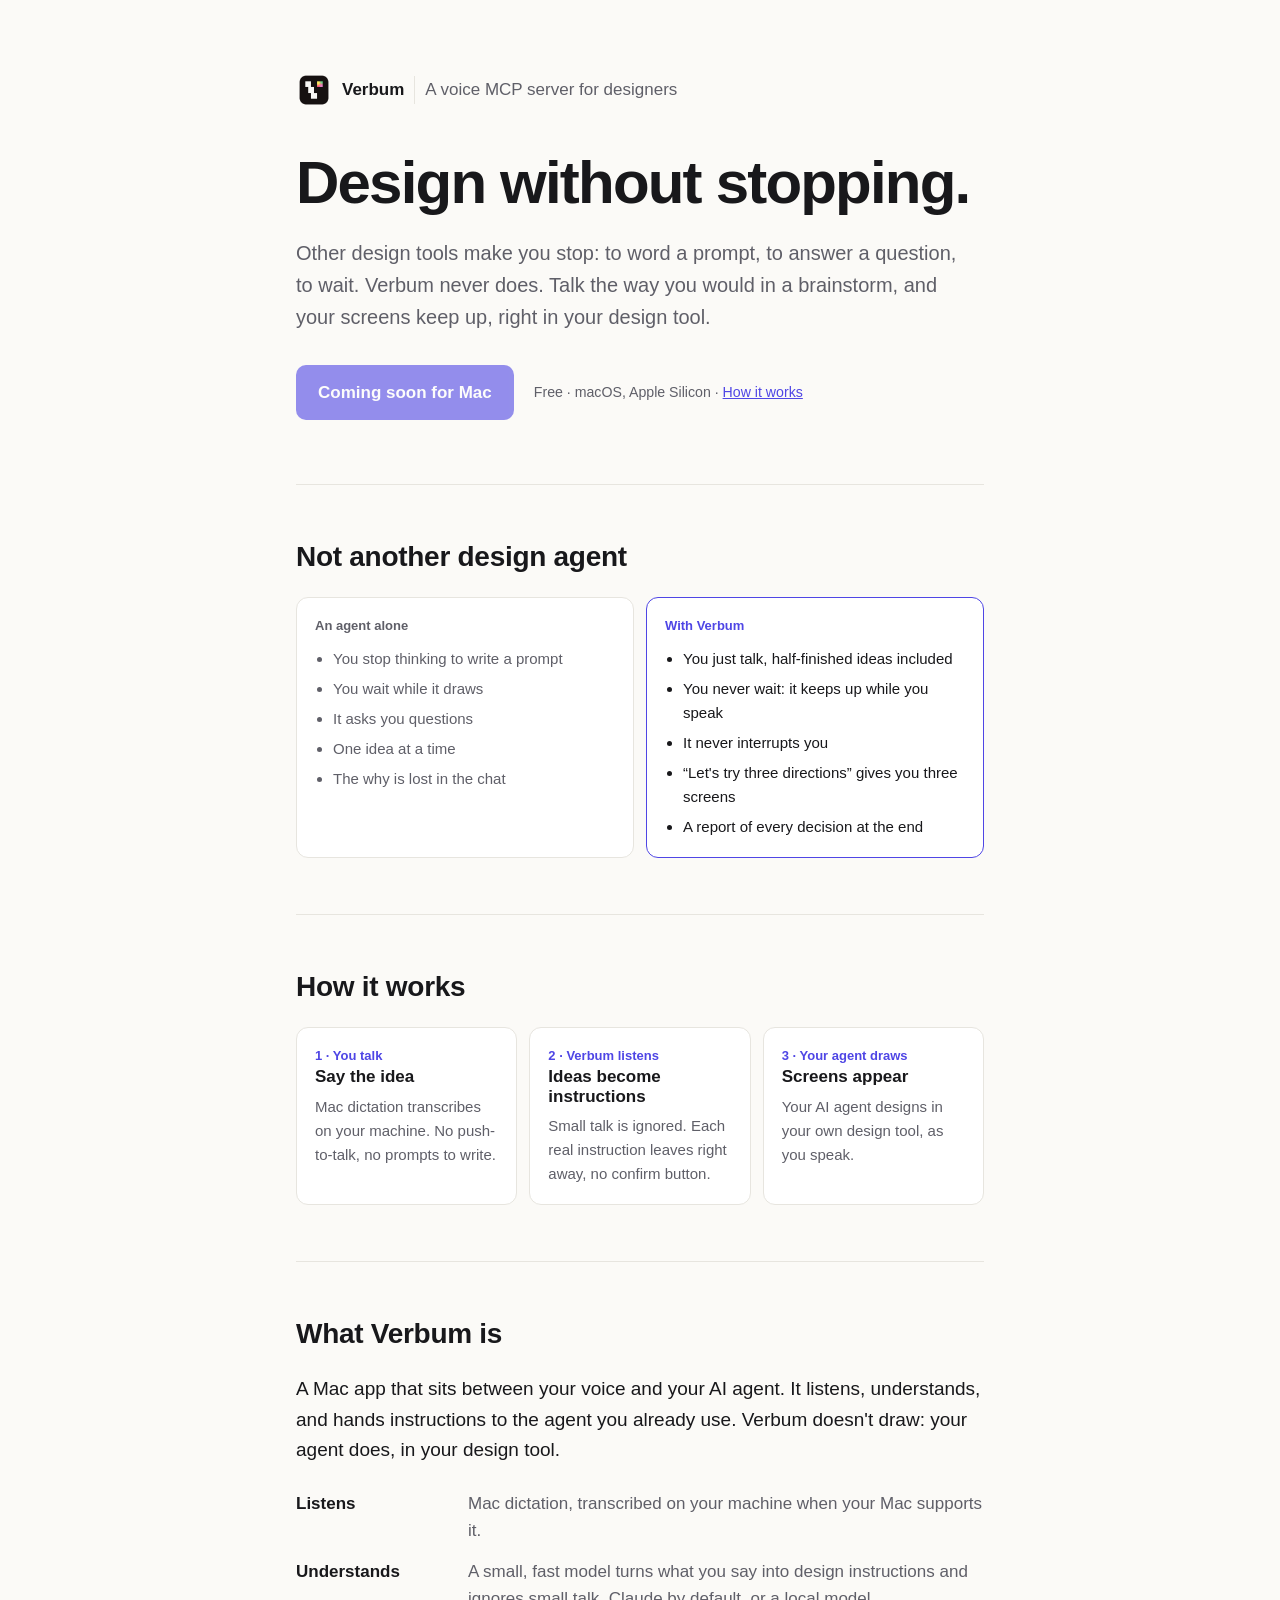
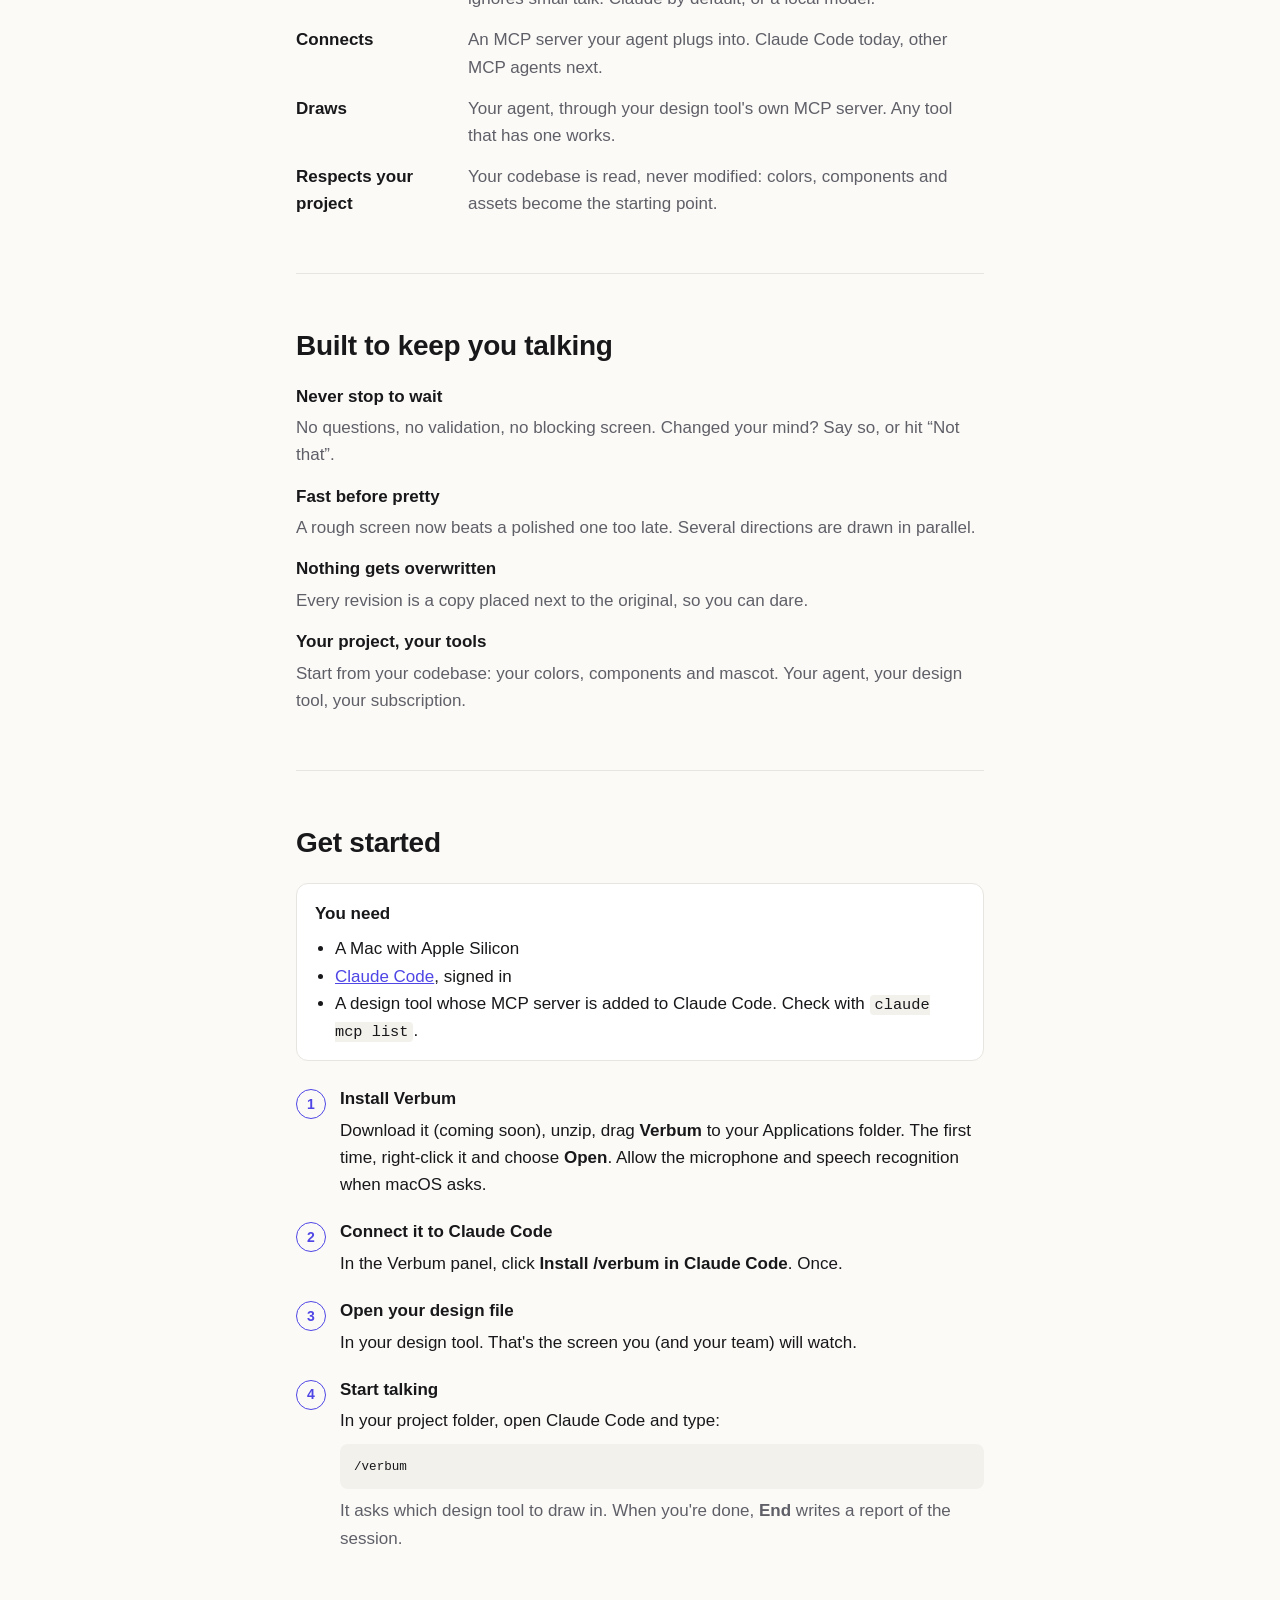
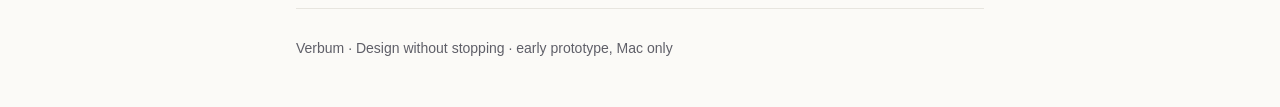
==== index.html @ e6f2b3a5 "Site, depuis verbum@05a91f1" ====
<!doctype html>
<html lang="en">
<head>
<meta charset="utf-8">
<meta name="viewport" content="width=device-width, initial-scale=1">
<title>Verbum — Design without stopping</title>
<meta name="description" content="Stop prompting. Think out loud. Stay in the flow. Verbum never makes you stop: talk, and your screens keep up, right in your design tool.">
<link rel="canonical" href="https://verbum.design/">
<link rel="icon" href="icon.png">
<style>
  :root {
    --bg: #fbfaf7;
    --surface: #ffffff;
    --text: #18181b;
    --muted: #5f5f68;
    --line: #e7e5df;
    --accent: #4f46e5;
    --accent-text: #ffffff;
    --code-bg: #f2f1ec;
  }
  @media (prefers-color-scheme: dark) {
    :root:not([data-theme="light"]) {
      --bg: #111113;
      --surface: #1a1a1d;
      --text: #f4f4f5;
      --muted: #a1a1aa;
      --line: #2a2a2f;
      --accent: #818cf8;
      --accent-text: #111113;
      --code-bg: #222226;
    }
  }
  * { box-sizing: border-box; }
  body {
    margin: 0;
    background: var(--bg);
    color: var(--text);
    font: 17px/1.6 -apple-system, BlinkMacSystemFont, "Segoe UI", Inter, sans-serif;
  }
  main { max-width: 720px; margin: 0 auto; padding: 0 16px; }
  section { padding: 56px 0; border-top: 1px solid var(--line); }
  h1, h2, h3 { line-height: 1.15; margin: 0; }
  h2 { font-size: 28px; margin-bottom: 24px; letter-spacing: -0.01em; }
  h3 { font-size: 17px; }
  p { margin: 8px 0 0; }
  .muted { color: var(--muted); }
  a { color: var(--accent); }

  /* Hero */
  .hero { padding: 72px 0 64px; border: 0; }
  .brand { display: flex; align-items: center; gap: 10px; font-weight: 600; }
  .brand .baseline { font-weight: 400; color: var(--muted); padding-left: 10px; border-left: 1px solid var(--line); }
  .brand img { width: 36px; height: 36px; border-radius: 9px; }
  .hero h1 { font-size: clamp(38px, 8vw, 60px); letter-spacing: -0.03em; margin-top: 40px; }
  .hero .lead { font-size: 20px; color: var(--muted); margin-top: 20px; max-width: 34em; }
  .cta { display: flex; flex-wrap: wrap; align-items: center; gap: 12px 20px; margin-top: 32px; }
  .btn {
    display: inline-block; padding: 14px 22px; border-radius: 10px;
    background: var(--accent); color: var(--accent-text);
    font-weight: 600; text-decoration: none;
  }
  .btn:hover { filter: brightness(1.08); }
  .btn.soon { cursor: default; opacity: .6; }
  .btn.soon:hover { filter: none; }
  .cta small { color: var(--muted); }

  /* How it works */
  .flow { display: grid; grid-template-columns: repeat(3, 1fr); gap: 12px; }
  .card { background: var(--surface); border: 1px solid var(--line); border-radius: 12px; padding: 18px; }
  .card .n { font-size: 13px; font-weight: 600; color: var(--accent); }
  .card p { font-size: 15px; color: var(--muted); }

  /* Agent alone vs Verbum */
  .compare { display: grid; grid-template-columns: 1fr 1fr; gap: 12px; }
  .compare ul { margin: 10px 0 0; padding-left: 18px; font-size: 15px; color: var(--muted); }
  .compare li + li { margin-top: 6px; }
  .compare .card:not(.accent) .n { color: var(--muted); }
  .compare .accent { border-color: var(--accent); }
  .compare .accent ul { color: var(--text); }

  /* What Verbum is */
  .definition { font-size: 19px; margin: 0; }
  .specs { margin: 24px 0 0; display: grid; gap: 14px; }
  .specs > div { display: grid; grid-template-columns: 160px 1fr; gap: 12px; }
  .specs dt { font-weight: 600; }
  .specs dd { margin: 0; color: var(--muted); }
  @media (max-width: 600px) { .specs > div { grid-template-columns: 1fr; gap: 2px; } }

  /* Promises */
  .promises { list-style: none; padding: 0; margin: 0; display: grid; gap: 18px; }
  .promises p { color: var(--muted); }

  /* Get started */
  .req { background: var(--surface); border: 1px solid var(--line); border-radius: 12px; padding: 16px 18px; }
  .req ul { margin: 8px 0 0; padding-left: 20px; }
  ol.steps { list-style: none; counter-reset: s; padding: 0; margin: 28px 0 0; display: grid; gap: 24px; }
  ol.steps > li { counter-increment: s; display: grid; grid-template-columns: 32px 1fr; gap: 12px; }
  ol.steps > li::before {
    content: counter(s); width: 28px; height: 28px; border-radius: 50%;
    border: 1.5px solid var(--accent); color: var(--accent);
    display: grid; place-items: center; font-size: 14px; font-weight: 600;
  }
  pre {
    background: var(--code-bg); border-radius: 8px; padding: 12px 14px; margin: 10px 0 0;
    overflow-x: auto; font: 14px/1.5 ui-monospace, SFMono-Regular, Menlo, monospace;
  }
  code { font: 0.9em ui-monospace, SFMono-Regular, Menlo, monospace; background: var(--code-bg); padding: 1px 5px; border-radius: 4px; }
  pre code { background: none; padding: 0; }
  summary { cursor: pointer; font-weight: 600; }

  footer { border-top: 1px solid var(--line); padding: 28px 0 48px; font-size: 14px; color: var(--muted); display: flex; flex-wrap: wrap; justify-content: space-between; gap: 8px; }

  @media (max-width: 600px) {
    .flow, .compare { grid-template-columns: 1fr; }
    section { padding: 44px 0; }
    .hero { padding: 40px 0 48px; }
  }
</style>
</head>
<body>
<main>

  <header class="hero">
    <div class="brand"><img src="icon.png" alt="">Verbum<span class="baseline">A voice MCP server for designers</span></div>
    <h1>Design without stopping.</h1>
    <p class="lead">Other design tools make you stop: to word a prompt, to answer a question, to wait. Verbum never does. Talk the way you would in a brainstorm, and your screens keep up, right in your design tool.</p>
    <div class="cta">
      <span class="btn soon">Coming soon for Mac</span>
      <small>Free · macOS, Apple Silicon · <a href="#how">How it works</a></small>
    </div>
  </header>

  <section>
    <h2>Not another design agent</h2>
    <div class="compare">
      <div class="card">
        <div class="n">An agent alone</div>
        <ul>
          <li>You stop thinking to write a prompt</li>
          <li>You wait while it draws</li>
          <li>It asks you questions</li>
          <li>One idea at a time</li>
          <li>The why is lost in the chat</li>
        </ul>
      </div>
      <div class="card accent">
        <div class="n">With Verbum</div>
        <ul>
          <li>You just talk, half-finished ideas included</li>
          <li>You never wait: it keeps up while you speak</li>
          <li>It never interrupts you</li>
          <li>“Let's try three directions” gives you three screens</li>
          <li>A report of every decision at the end</li>
        </ul>
      </div>
    </div>
  </section>

  <section id="how">
    <h2>How it works</h2>
    <div class="flow">
      <div class="card">
        <div class="n">1 · You talk</div>
        <h3>Say the idea</h3>
        <p>Mac dictation transcribes on your machine. No push-to-talk, no prompts to write.</p>
      </div>
      <div class="card">
        <div class="n">2 · Verbum listens</div>
        <h3>Ideas become instructions</h3>
        <p>Small talk is ignored. Each real instruction leaves right away, no confirm button.</p>
      </div>
      <div class="card">
        <div class="n">3 · Your agent draws</div>
        <h3>Screens appear</h3>
        <p>Your AI agent designs in your own design tool, as you speak.</p>
      </div>
    </div>
  </section>

  <section id="what">
    <h2>What Verbum is</h2>
    <p class="definition">A Mac app that sits between your voice and your AI agent. It listens, understands, and hands instructions to the agent you already use. Verbum doesn't draw: your agent does, in your design tool.</p>
    <dl class="specs">
      <div><dt>Listens</dt><dd>Mac dictation, transcribed on your machine when your Mac supports it.</dd></div>
      <div><dt>Understands</dt><dd>A small, fast model turns what you say into design instructions and ignores small talk. Claude by default, or a local model.</dd></div>
      <div><dt>Connects</dt><dd>An MCP server your agent plugs into. Claude Code today, other MCP agents next.</dd></div>
      <div><dt>Draws</dt><dd>Your agent, through your design tool's own MCP server. Any tool that has one works.</dd></div>
      <div><dt>Respects your project</dt><dd>Your codebase is read, never modified: colors, components and assets become the starting point.</dd></div>
    </dl>
  </section>

  <section>
    <h2>Built to keep you talking</h2>
    <ul class="promises">
      <li><h3>Never stop to wait</h3><p>No questions, no validation, no blocking screen. Changed your mind? Say so, or hit “Not that”.</p></li>
      <li><h3>Fast before pretty</h3><p>A rough screen now beats a polished one too late. Several directions are drawn in parallel.</p></li>
      <li><h3>Nothing gets overwritten</h3><p>Every revision is a copy placed next to the original, so you can dare.</p></li>
      <li><h3>Your project, your tools</h3><p>Start from your codebase: your colors, components and mascot. Your agent, your design tool, your subscription.</p></li>
    </ul>
  </section>

  <section id="start">
    <h2>Get started</h2>
    <div class="req">
      <strong>You need</strong>
      <ul>
        <li>A Mac with Apple Silicon</li>
        <li><a href="https://claude.com/claude-code">Claude Code</a>, signed in</li>
        <li>A design tool whose MCP server is added to Claude Code. Check with <code>claude mcp list</code>.</li>
      </ul>
    </div>

    <ol class="steps">
      <li><div>
        <h3>Install Verbum</h3>
        <p>Download it (coming soon), unzip, drag <strong>Verbum</strong> to your Applications folder. The first time, right-click it and choose <strong>Open</strong>. Allow the microphone and speech recognition when macOS asks.</p>
      </div></li>
      <li><div>
        <h3>Connect it to Claude Code</h3>
        <p>In the Verbum panel, click <strong>Install /verbum in Claude Code</strong>. Once.</p>
      </div></li>
      <li><div>
        <h3>Open your design file</h3>
        <p>In your design tool. That's the screen you (and your team) will watch.</p>
      </div></li>
      <li><div>
        <h3>Start talking</h3>
        <p>In your project folder, open Claude Code and type:</p>
        <pre><code>/verbum</code></pre>
        <p class="muted">It asks which design tool to draw in. When you're done, <strong>End</strong> writes a report of the session.</p>
      </div></li>
    </ol>
  </section>

  <footer>
    <span>Verbum · Design without stopping · early prototype, Mac only</span>
  </footer>

</main>
</body>
</html>
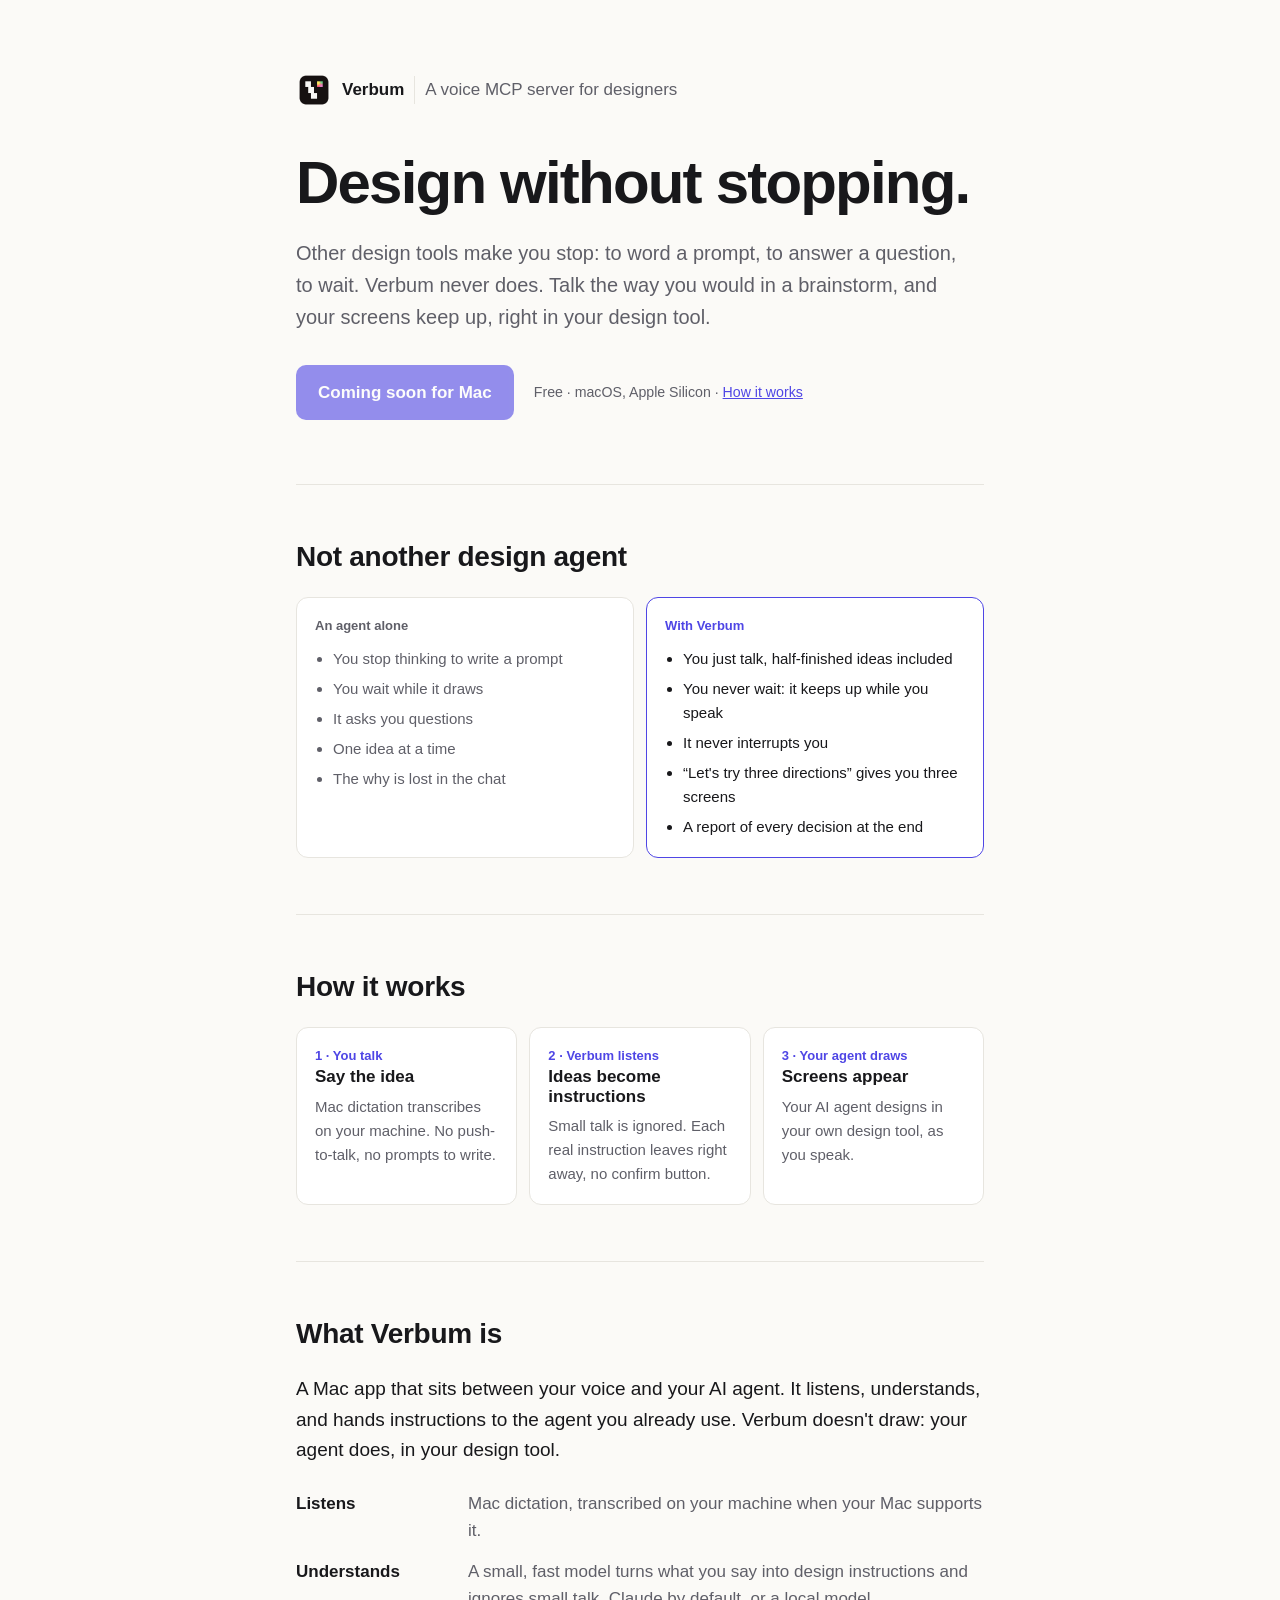
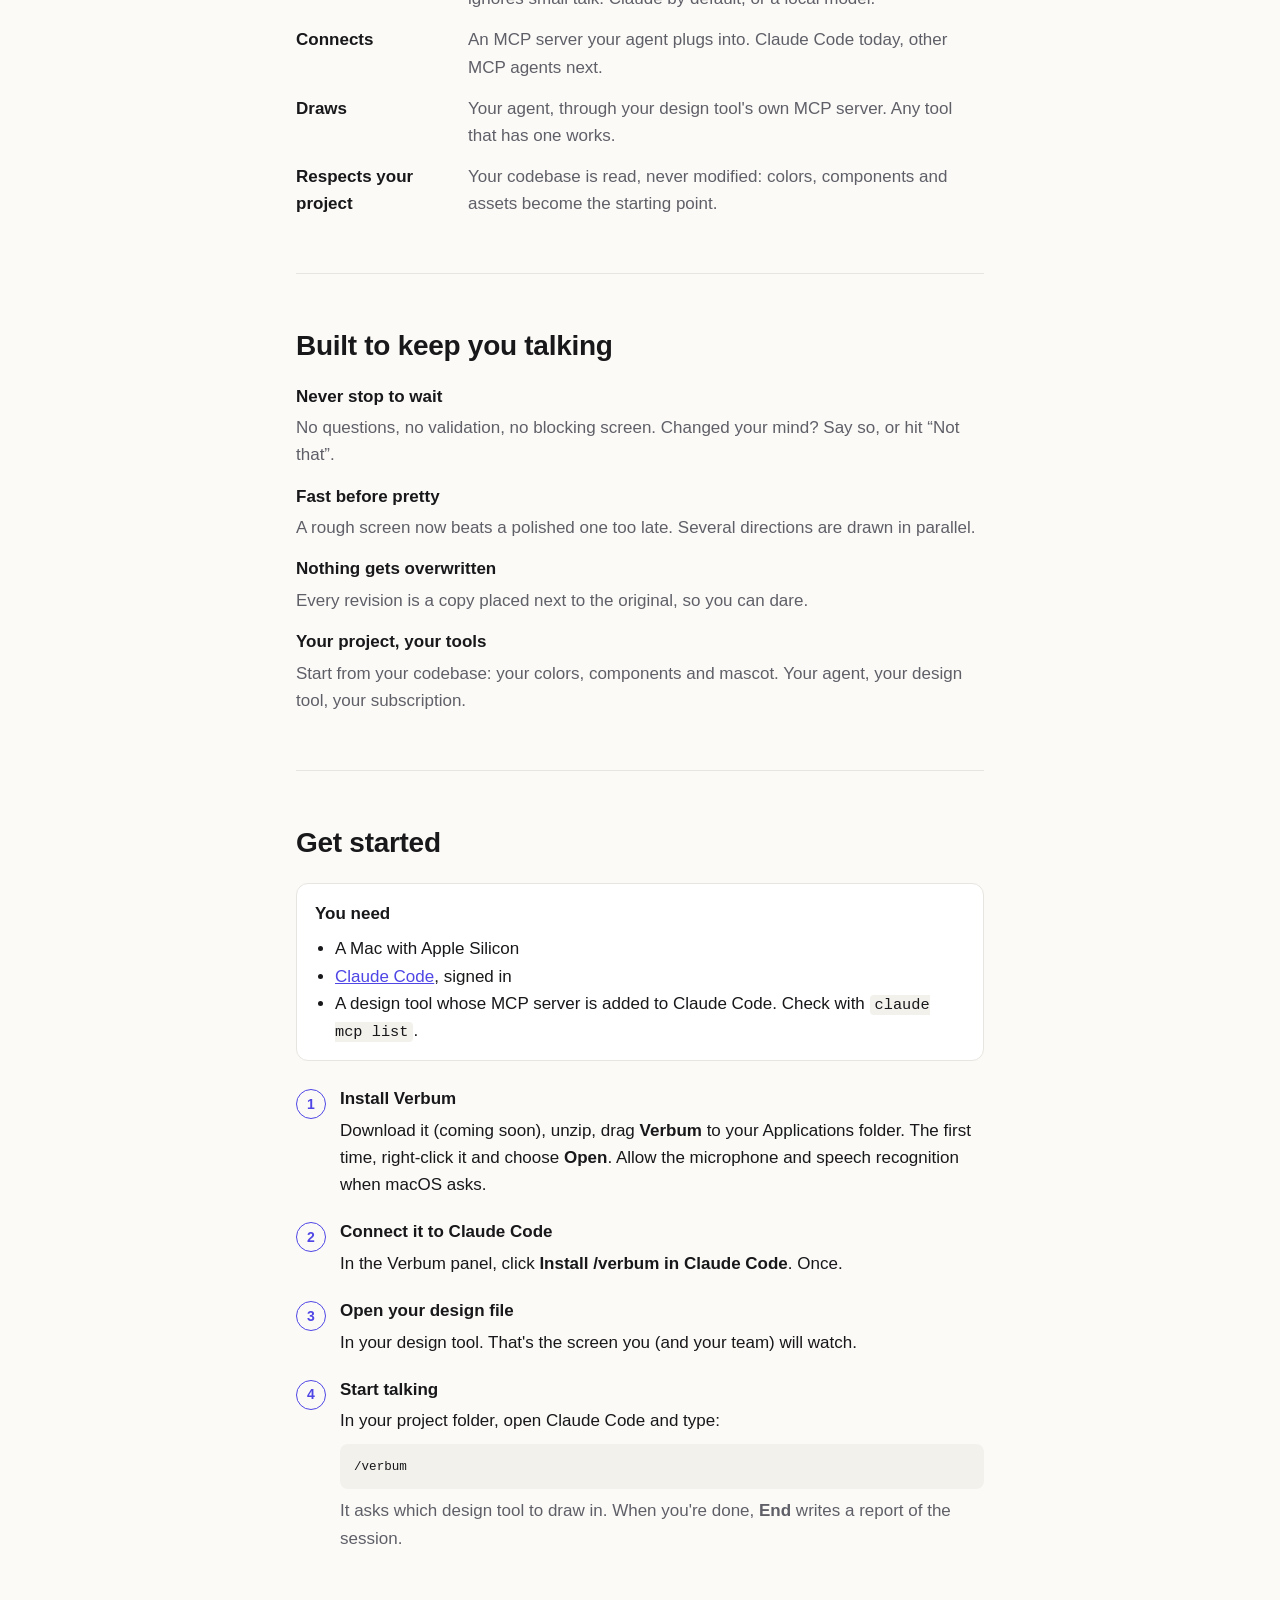
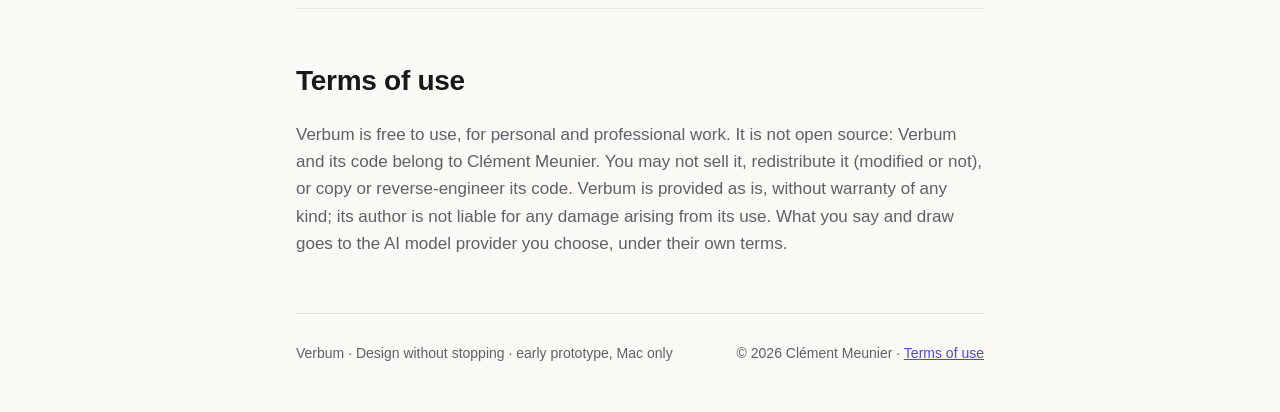
==== commit e646e956: "Site, depuis verbum@05a91f1" ====
--- a/index.html
+++ b/index.html
@@ -232,8 +232,14 @@
     </ol>
   </section>
 
+  <section id="terms">
+    <h2>Terms of use</h2>
+    <p class="muted">Verbum is free to use, for personal and professional work. It is not open source: Verbum and its code belong to Clément Meunier. You may not sell it, redistribute it (modified or not), or copy or reverse-engineer its code. Verbum is provided as is, without warranty of any kind; its author is not liable for any damage arising from its use. What you say and draw goes to the AI model provider you choose, under their own terms.</p>
+  </section>
+
   <footer>
     <span>Verbum · Design without stopping · early prototype, Mac only</span>
+    <span>© 2026 Clément Meunier · <a href="#terms">Terms of use</a></span>
   </footer>
 
 </main>
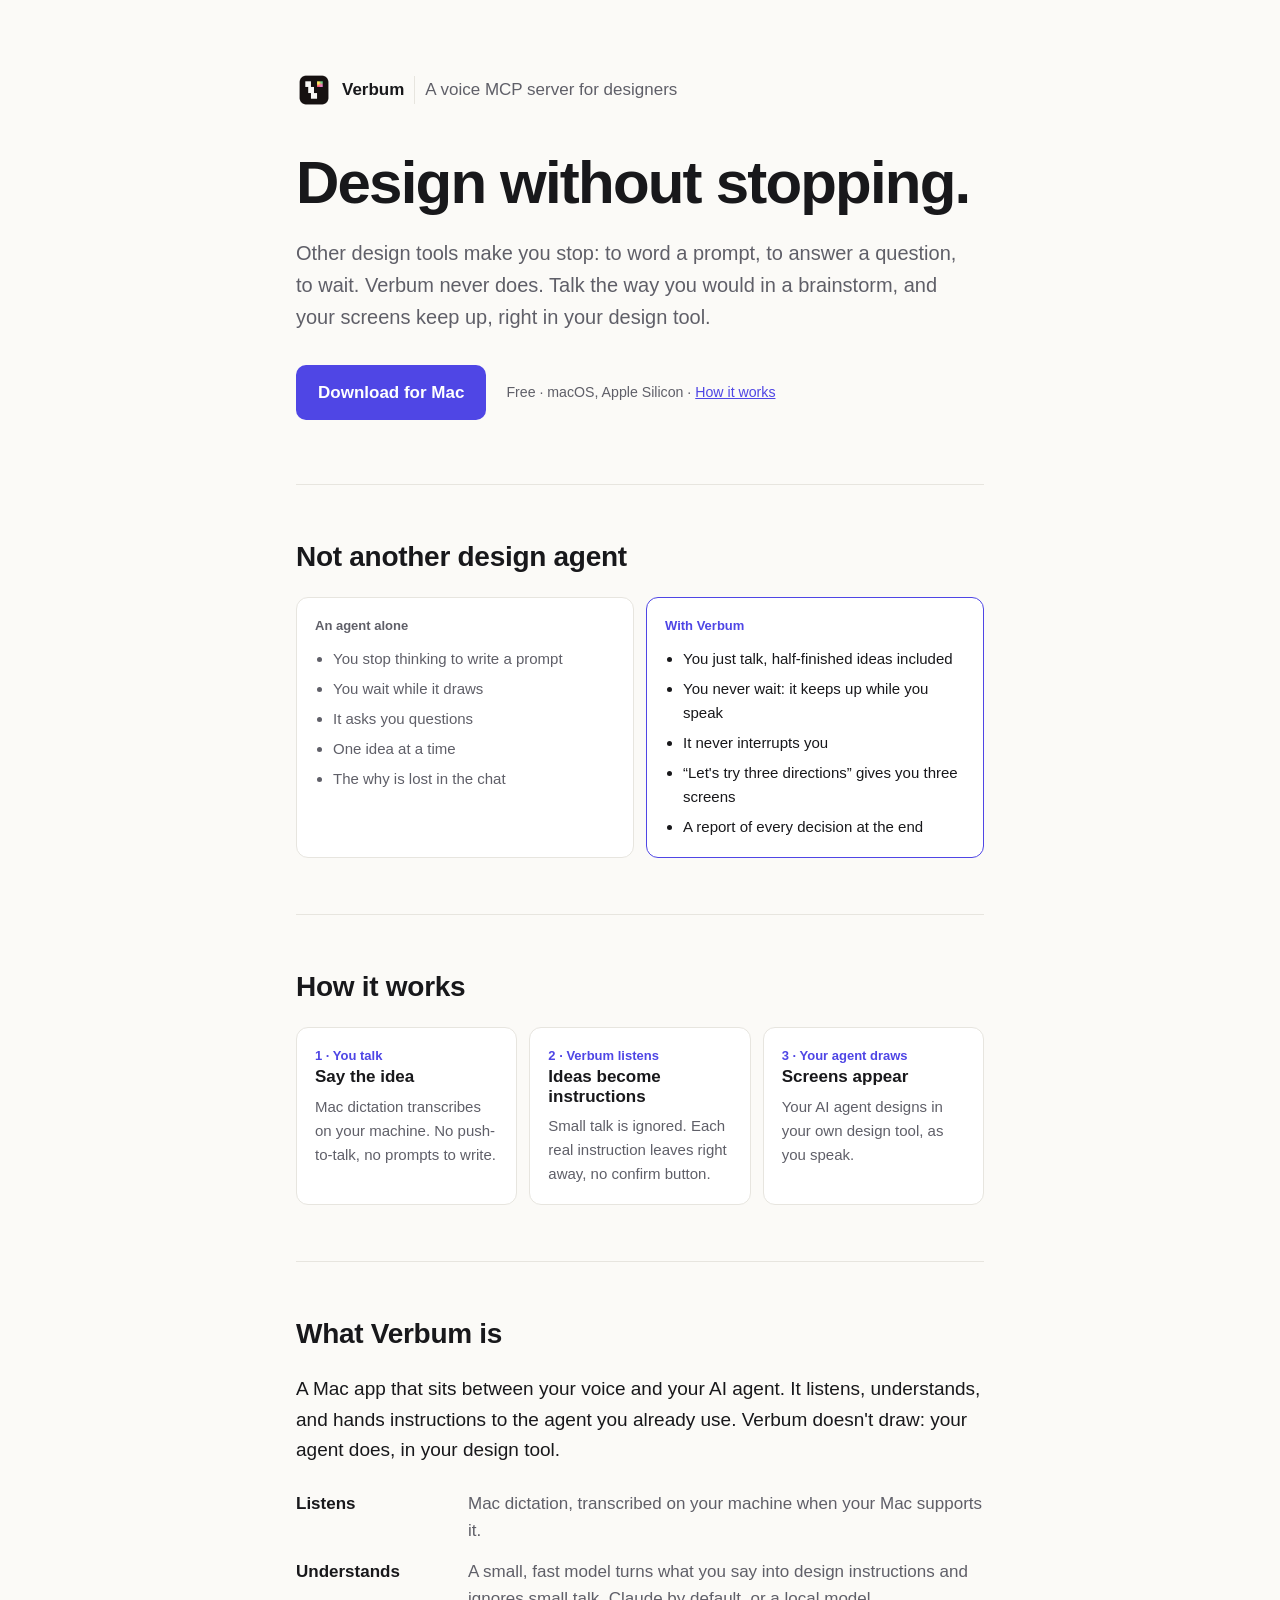
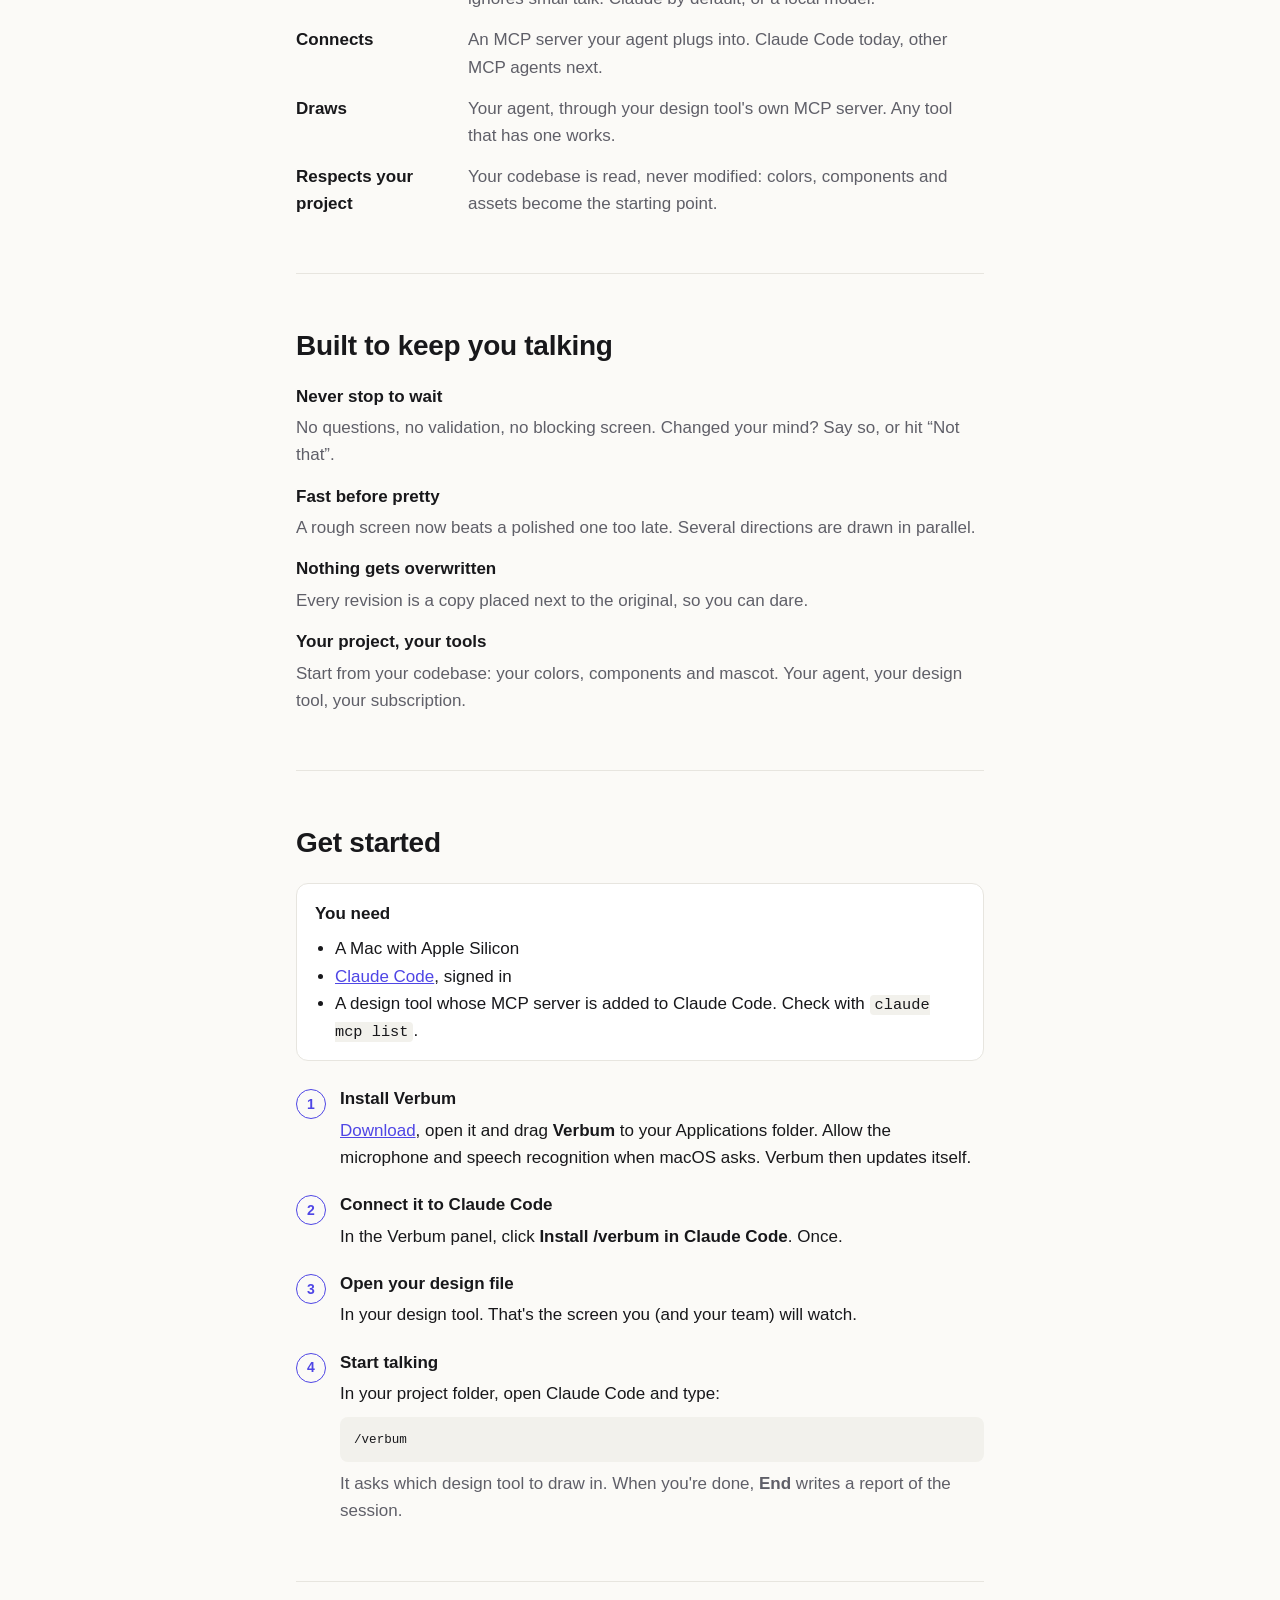
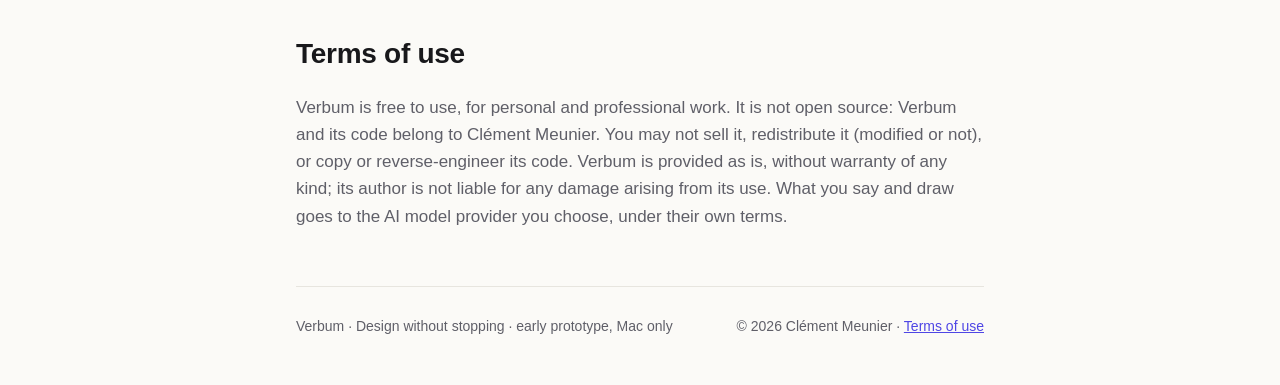
==== commit a2e28f97: "Site, depuis verbum@429a711" ====
--- a/index.html
+++ b/index.html
@@ -60,8 +60,6 @@
     font-weight: 600; text-decoration: none;
   }
   .btn:hover { filter: brightness(1.08); }
-  .btn.soon { cursor: default; opacity: .6; }
-  .btn.soon:hover { filter: none; }
   .cta small { color: var(--muted); }
 
   /* How it works */
@@ -125,7 +123,7 @@
     <h1>Design without stopping.</h1>
     <p class="lead">Other design tools make you stop: to word a prompt, to answer a question, to wait. Verbum never does. Talk the way you would in a brainstorm, and your screens keep up, right in your design tool.</p>
     <div class="cta">
-      <span class="btn soon">Coming soon for Mac</span>
+      <a class="btn" href="https://github.com/cpdmeunier/verbum-releases/releases/latest/download/Verbum-mac-arm64.dmg">Download for Mac</a>
       <small>Free · macOS, Apple Silicon · <a href="#how">How it works</a></small>
     </div>
   </header>
@@ -213,7 +211,7 @@
     <ol class="steps">
       <li><div>
         <h3>Install Verbum</h3>
-        <p>Download it (coming soon), unzip, drag <strong>Verbum</strong> to your Applications folder. The first time, right-click it and choose <strong>Open</strong>. Allow the microphone and speech recognition when macOS asks.</p>
+        <p><a href="https://github.com/cpdmeunier/verbum-releases/releases/latest/download/Verbum-mac-arm64.dmg">Download</a>, open it and drag <strong>Verbum</strong> to your Applications folder. Allow the microphone and speech recognition when macOS asks. Verbum then updates itself.</p>
       </div></li>
       <li><div>
         <h3>Connect it to Claude Code</h3>
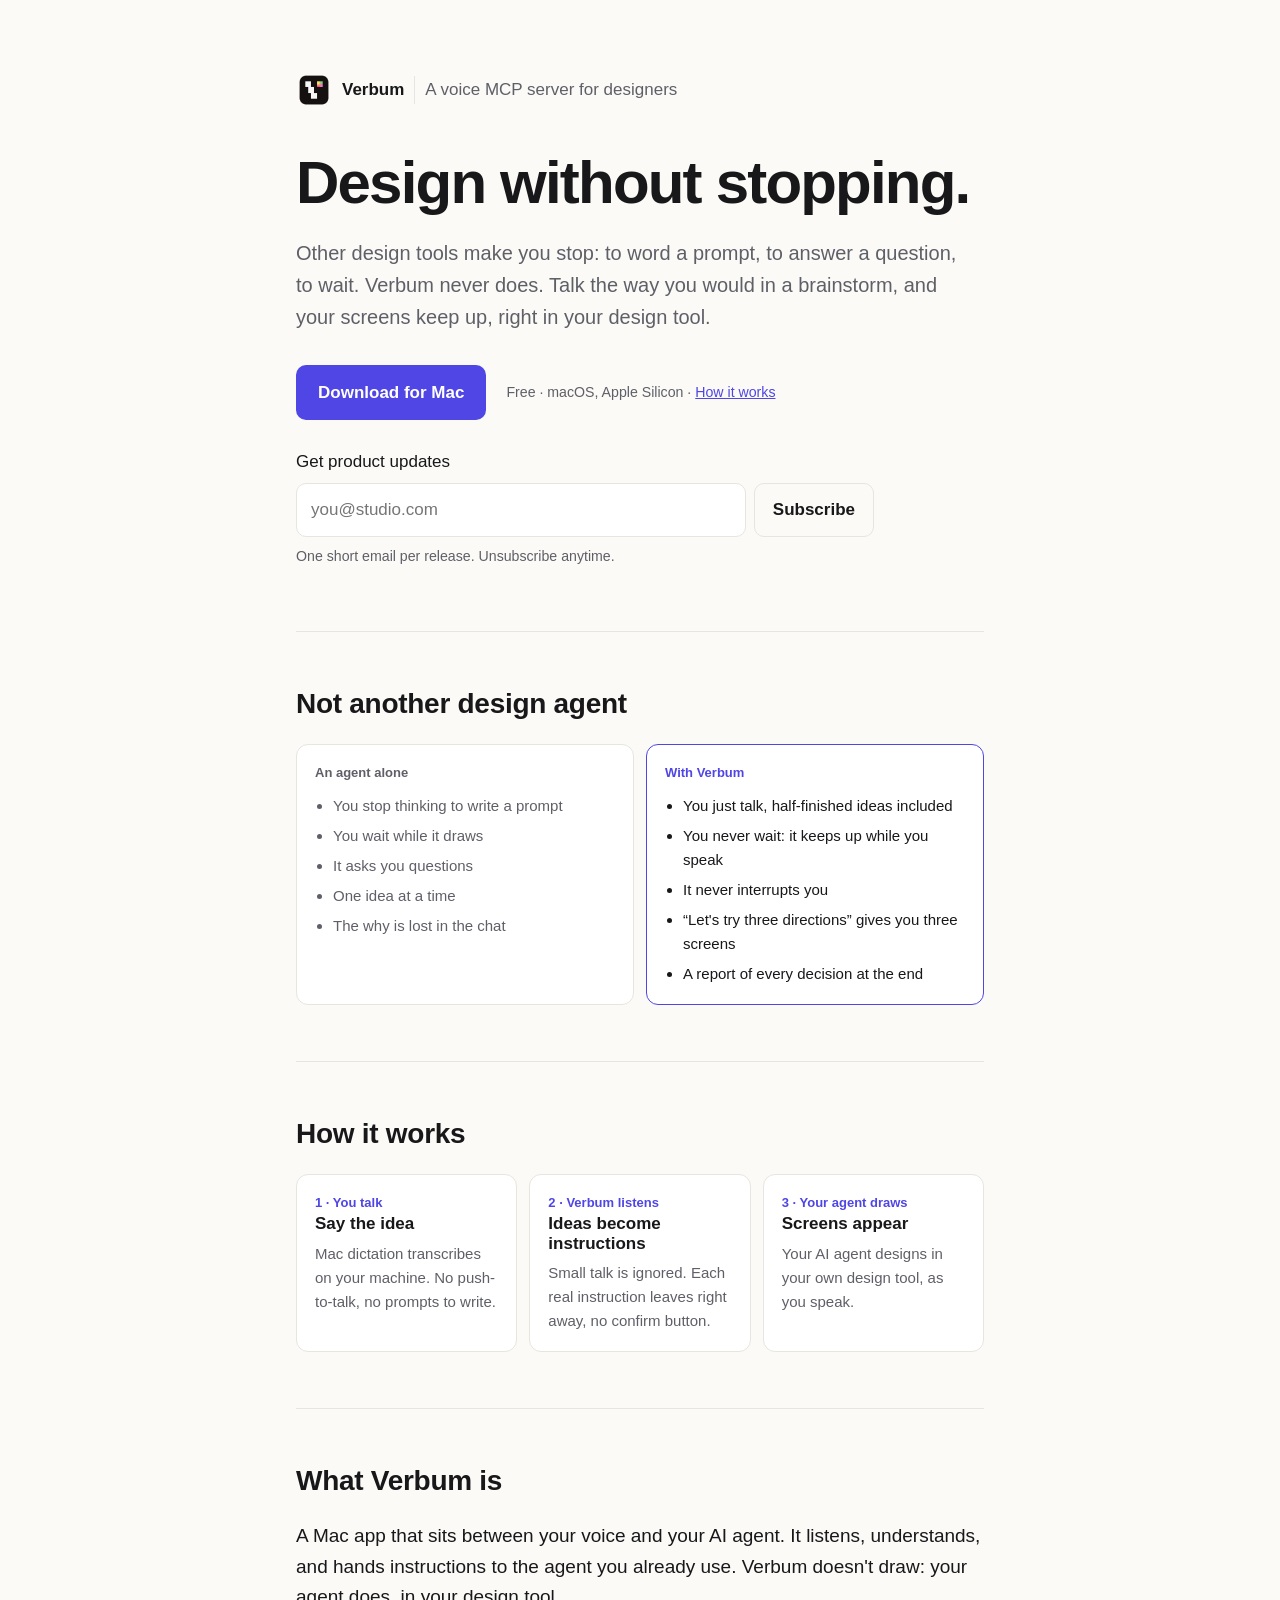
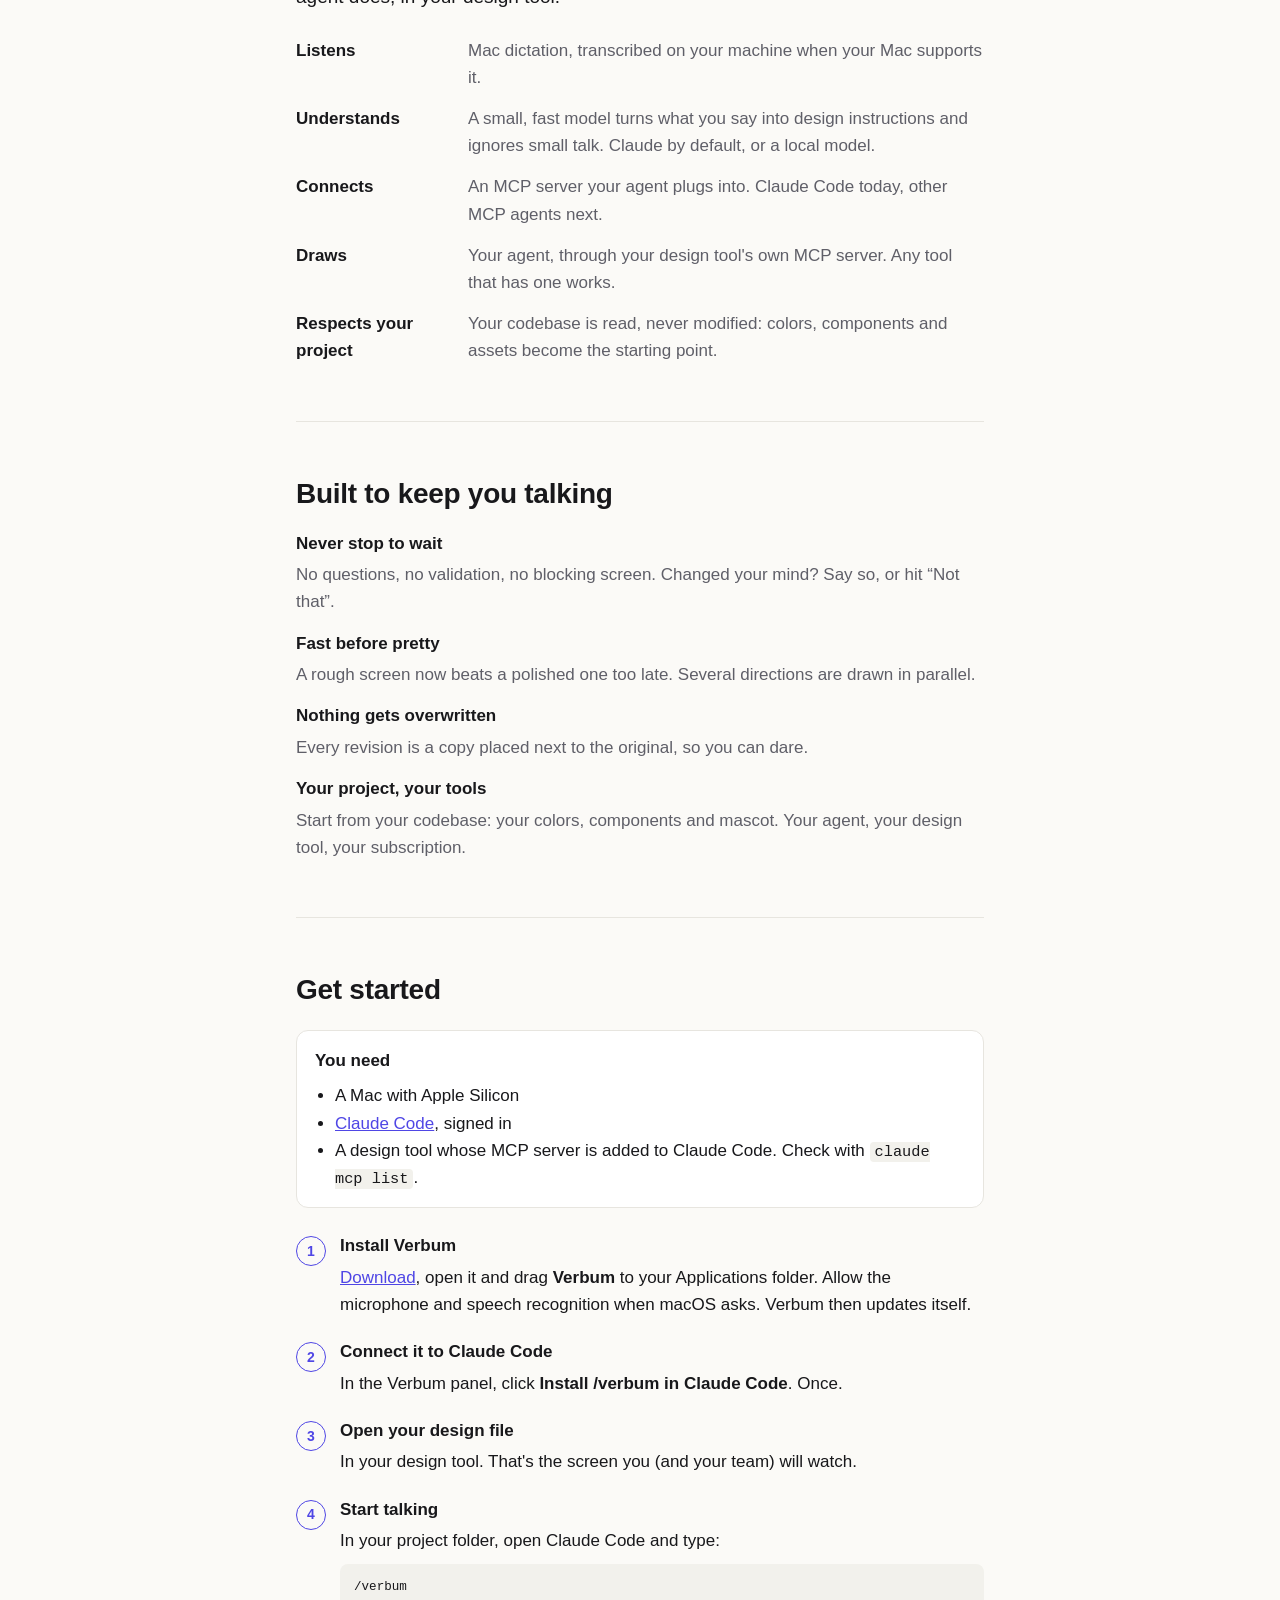
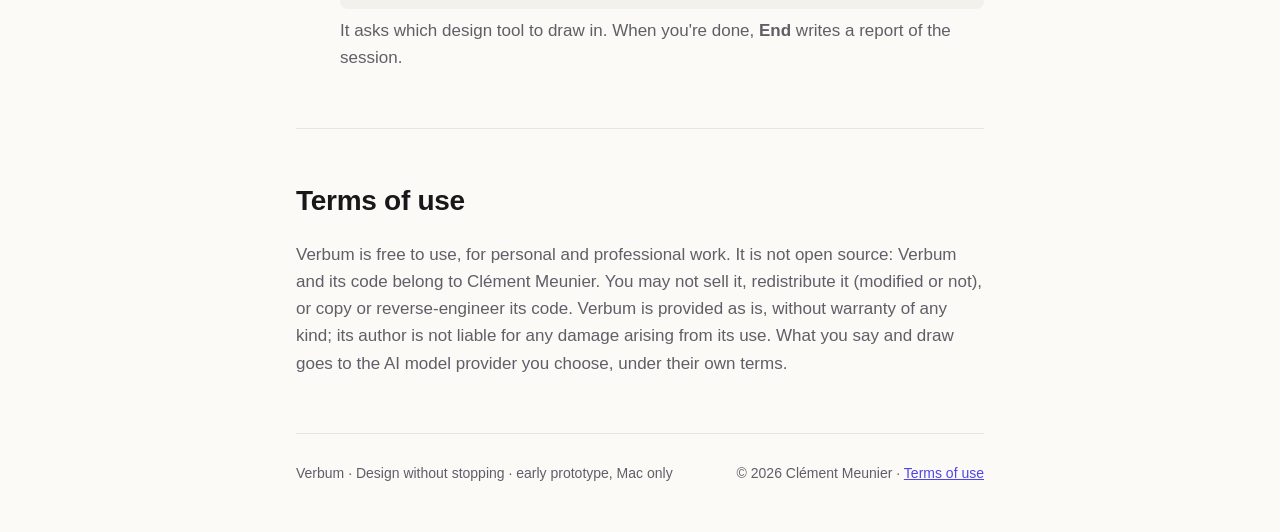
==== commit fbab7d9d: "Site, depuis verbum@cadcb11" ====
--- a/index.html
+++ b/index.html
@@ -53,6 +53,13 @@
   .brand img { width: 36px; height: 36px; border-radius: 9px; }
   .hero h1 { font-size: clamp(38px, 8vw, 60px); letter-spacing: -0.03em; margin-top: 40px; }
   .hero .lead { font-size: 20px; color: var(--muted); margin-top: 20px; max-width: 34em; }
+  /* Release notes by email (Buttondown): its plain form, no script or cookie; Buttondown asks to confirm by email. */
+  .news { margin-top: 28px; max-width: 34em; }
+  .news form { display: flex; gap: 8px; margin-top: 8px; }
+  .news input { flex: 1; min-width: 0; padding: 12px 14px; border-radius: 10px; border: 1px solid var(--line); background: var(--surface); color: var(--text); font: inherit; }
+  .news button { padding: 12px 18px; border-radius: 10px; border: 1px solid var(--line); background: transparent; color: var(--text); font: inherit; font-weight: 600; cursor: pointer; }
+  .news button:hover { border-color: var(--muted); }
+  .news small { display: block; margin-top: 8px; color: var(--muted); }
   .cta { display: flex; flex-wrap: wrap; align-items: center; gap: 12px 20px; margin-top: 32px; }
   .btn {
     display: inline-block; padding: 14px 22px; border-radius: 10px;
@@ -125,6 +132,14 @@
     <div class="cta">
       <a class="btn" href="https://github.com/cpdmeunier/verbum-releases/releases/latest/download/Verbum-mac-arm64.dmg">Download for Mac</a>
       <small>Free · macOS, Apple Silicon · <a href="#how">How it works</a></small>
+    </div>
+    <div class="news">
+      <label for="news-email">Get product updates</label>
+      <form action="https://buttondown.com/api/emails/embed-subscribe/verbum" method="post" target="_blank">
+        <input type="email" name="email" id="news-email" placeholder="you@studio.com" required>
+        <button type="submit">Subscribe</button>
+      </form>
+      <small>One short email per release. Unsubscribe anytime.</small>
     </div>
   </header>
 
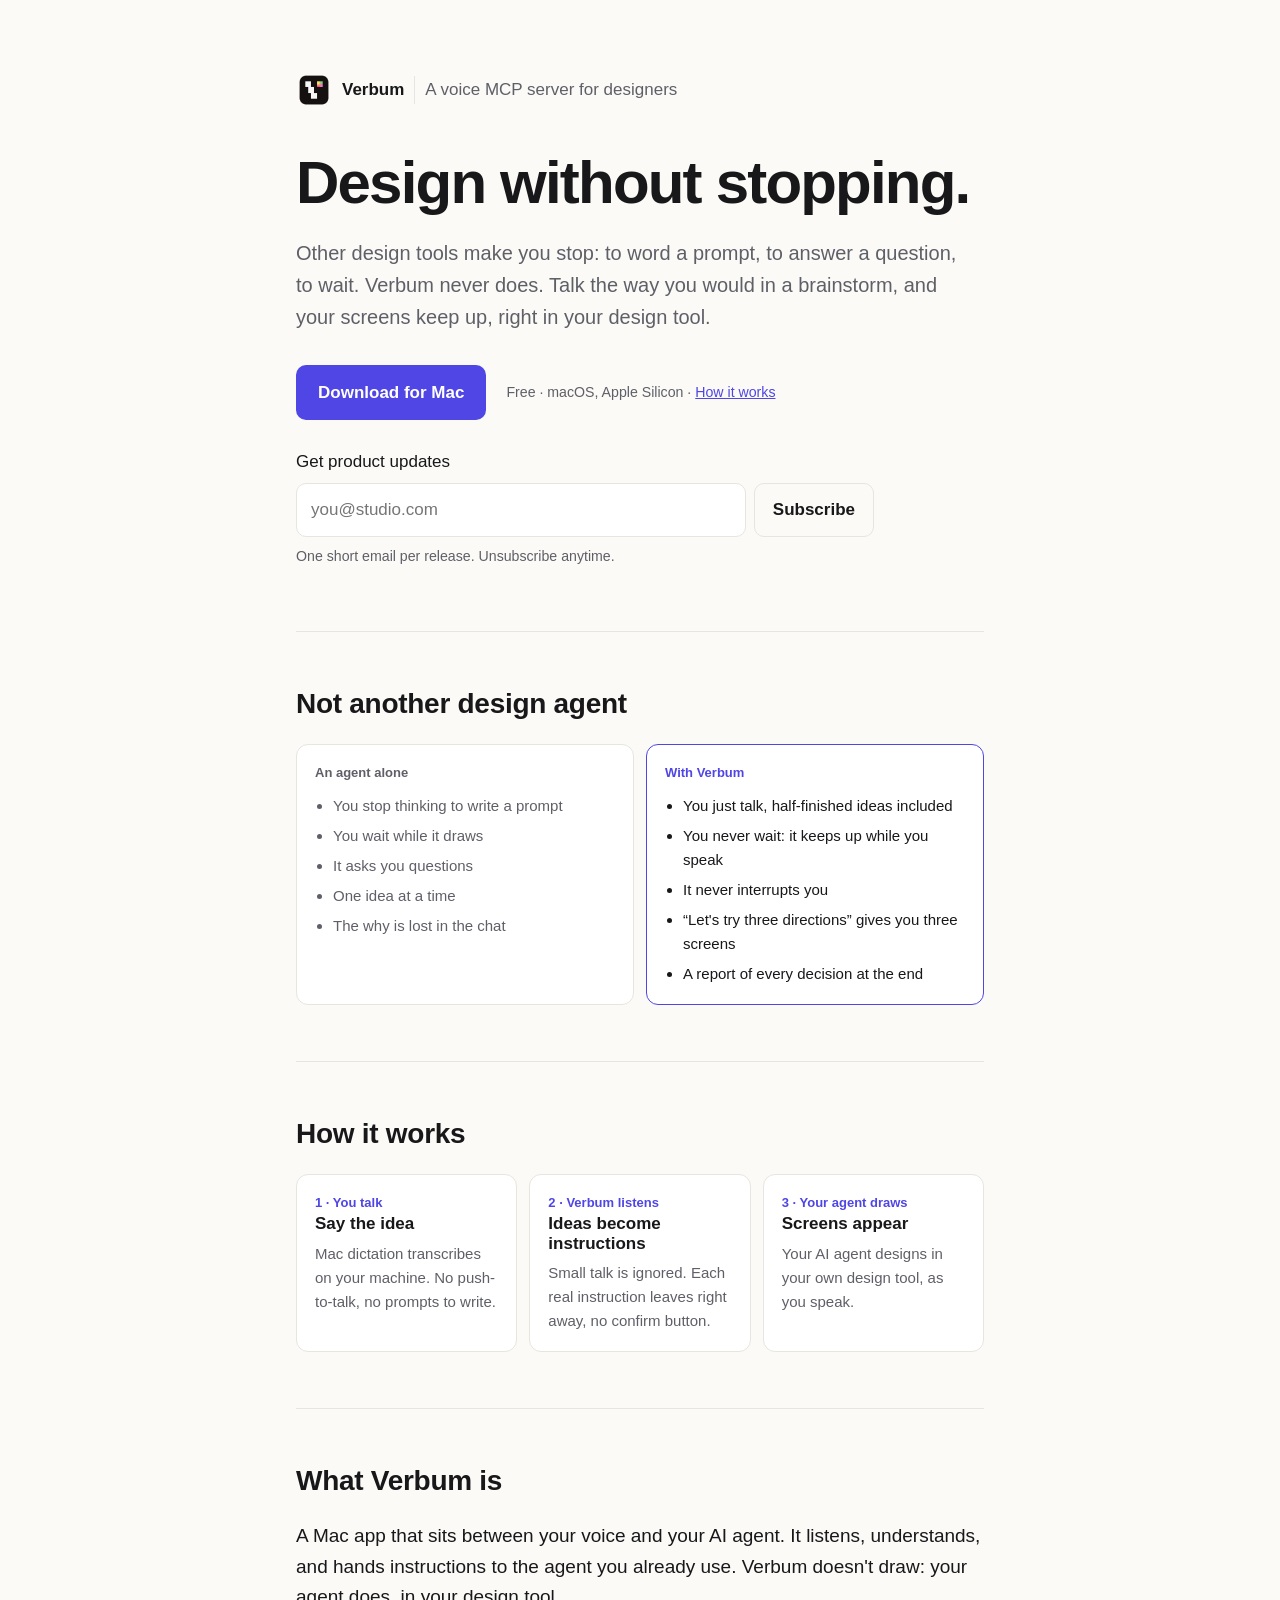
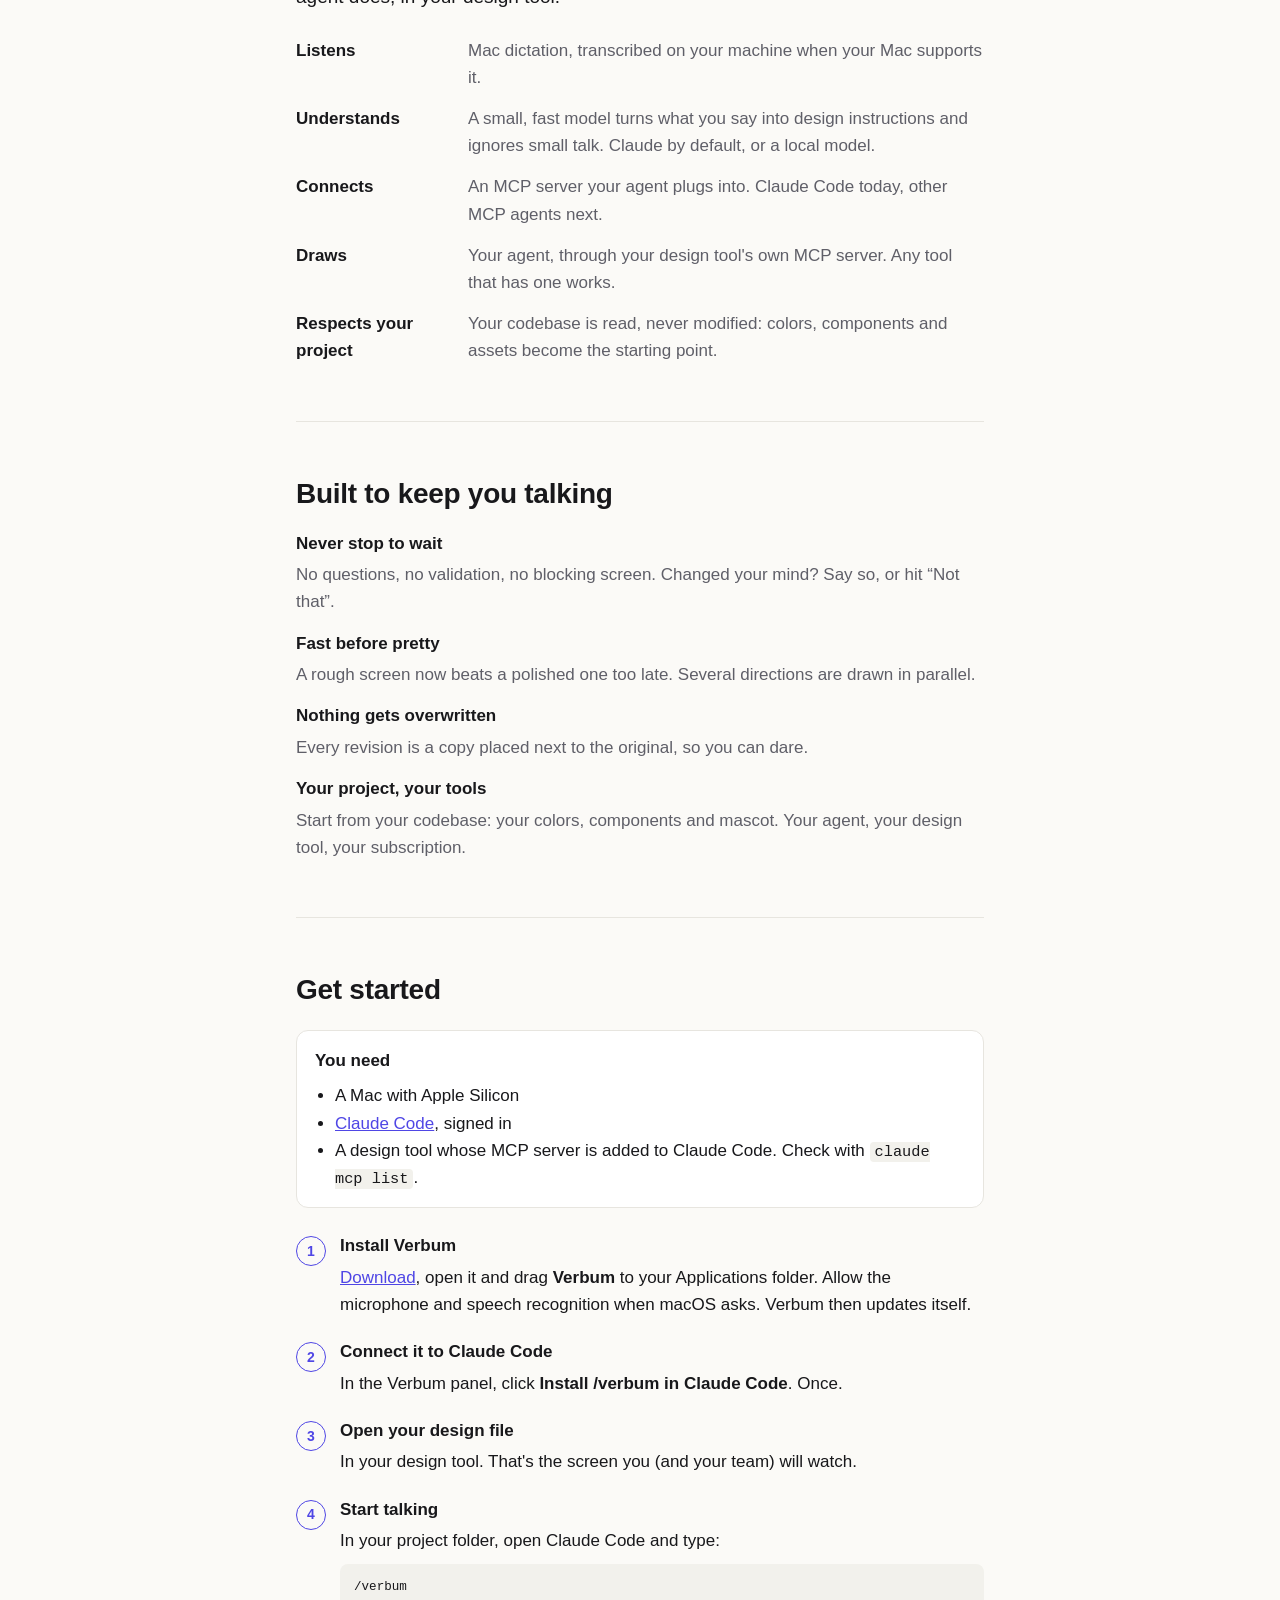
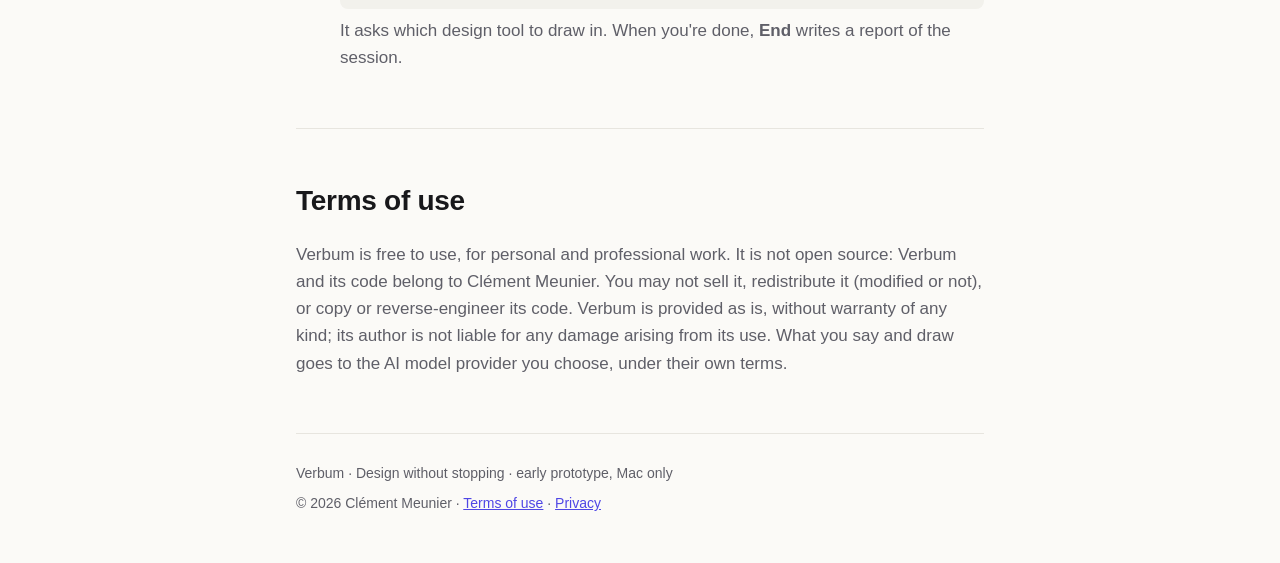
==== commit af268a5c: "Site, depuis verbum@7c6e4b9" ====
--- a/index.html
+++ b/index.html
@@ -252,7 +252,7 @@
 
   <footer>
     <span>Verbum · Design without stopping · early prototype, Mac only</span>
-    <span>© 2026 Clément Meunier · <a href="#terms">Terms of use</a></span>
+    <span>© 2026 Clément Meunier · <a href="#terms">Terms of use</a> · <a href="privacy">Privacy</a></span>
   </footer>
 
 </main>
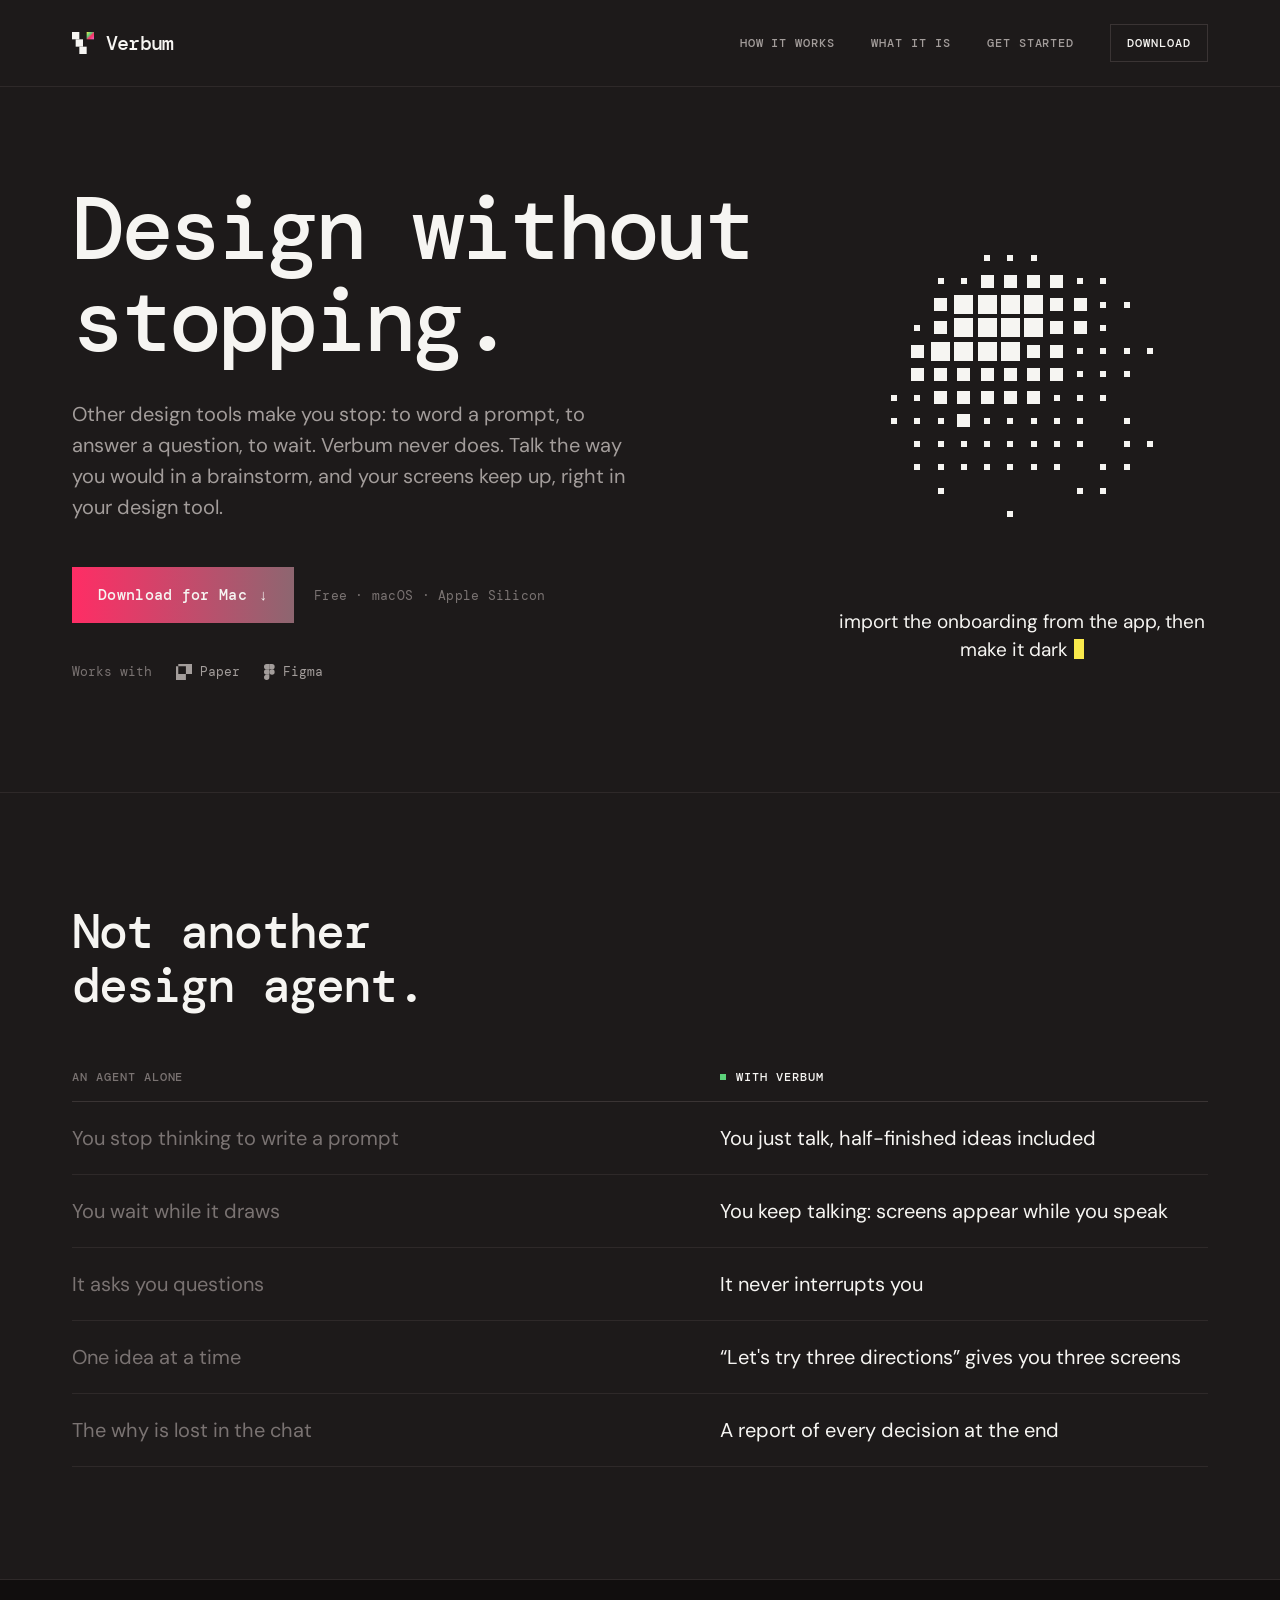
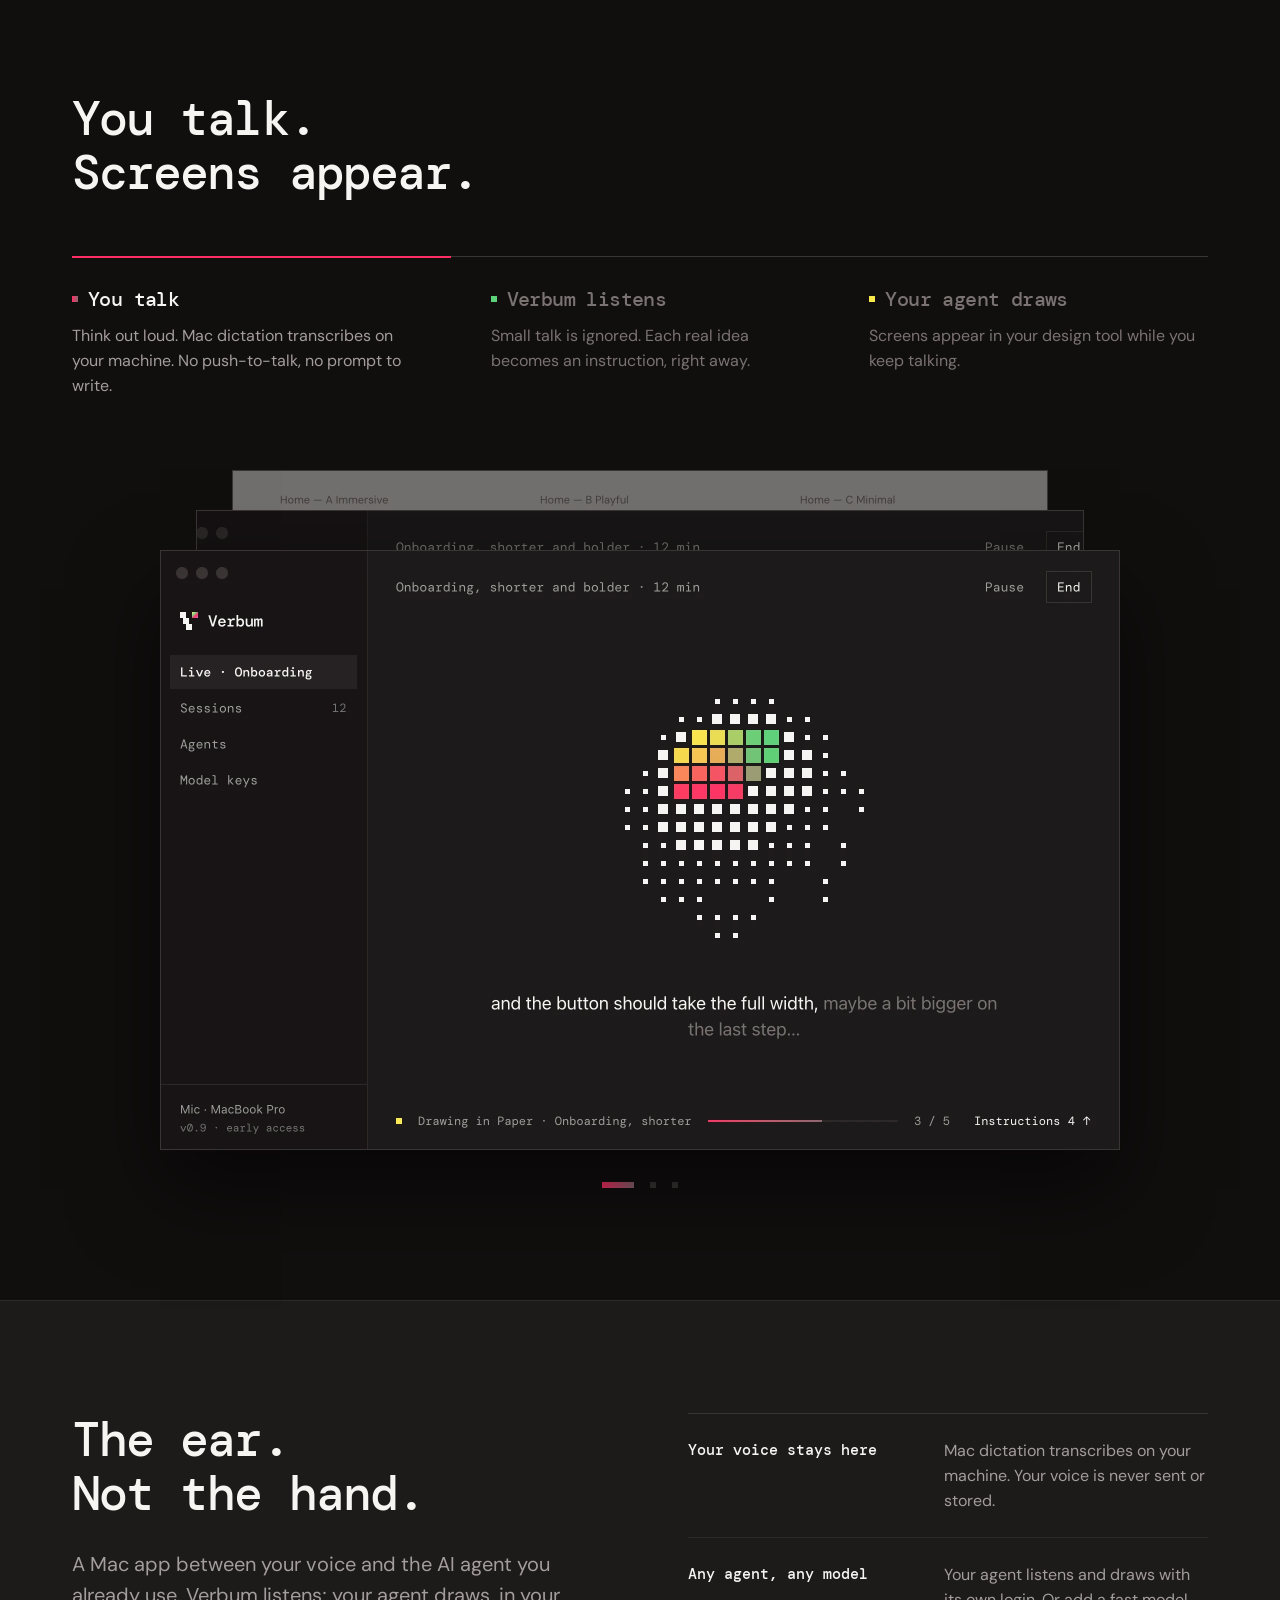
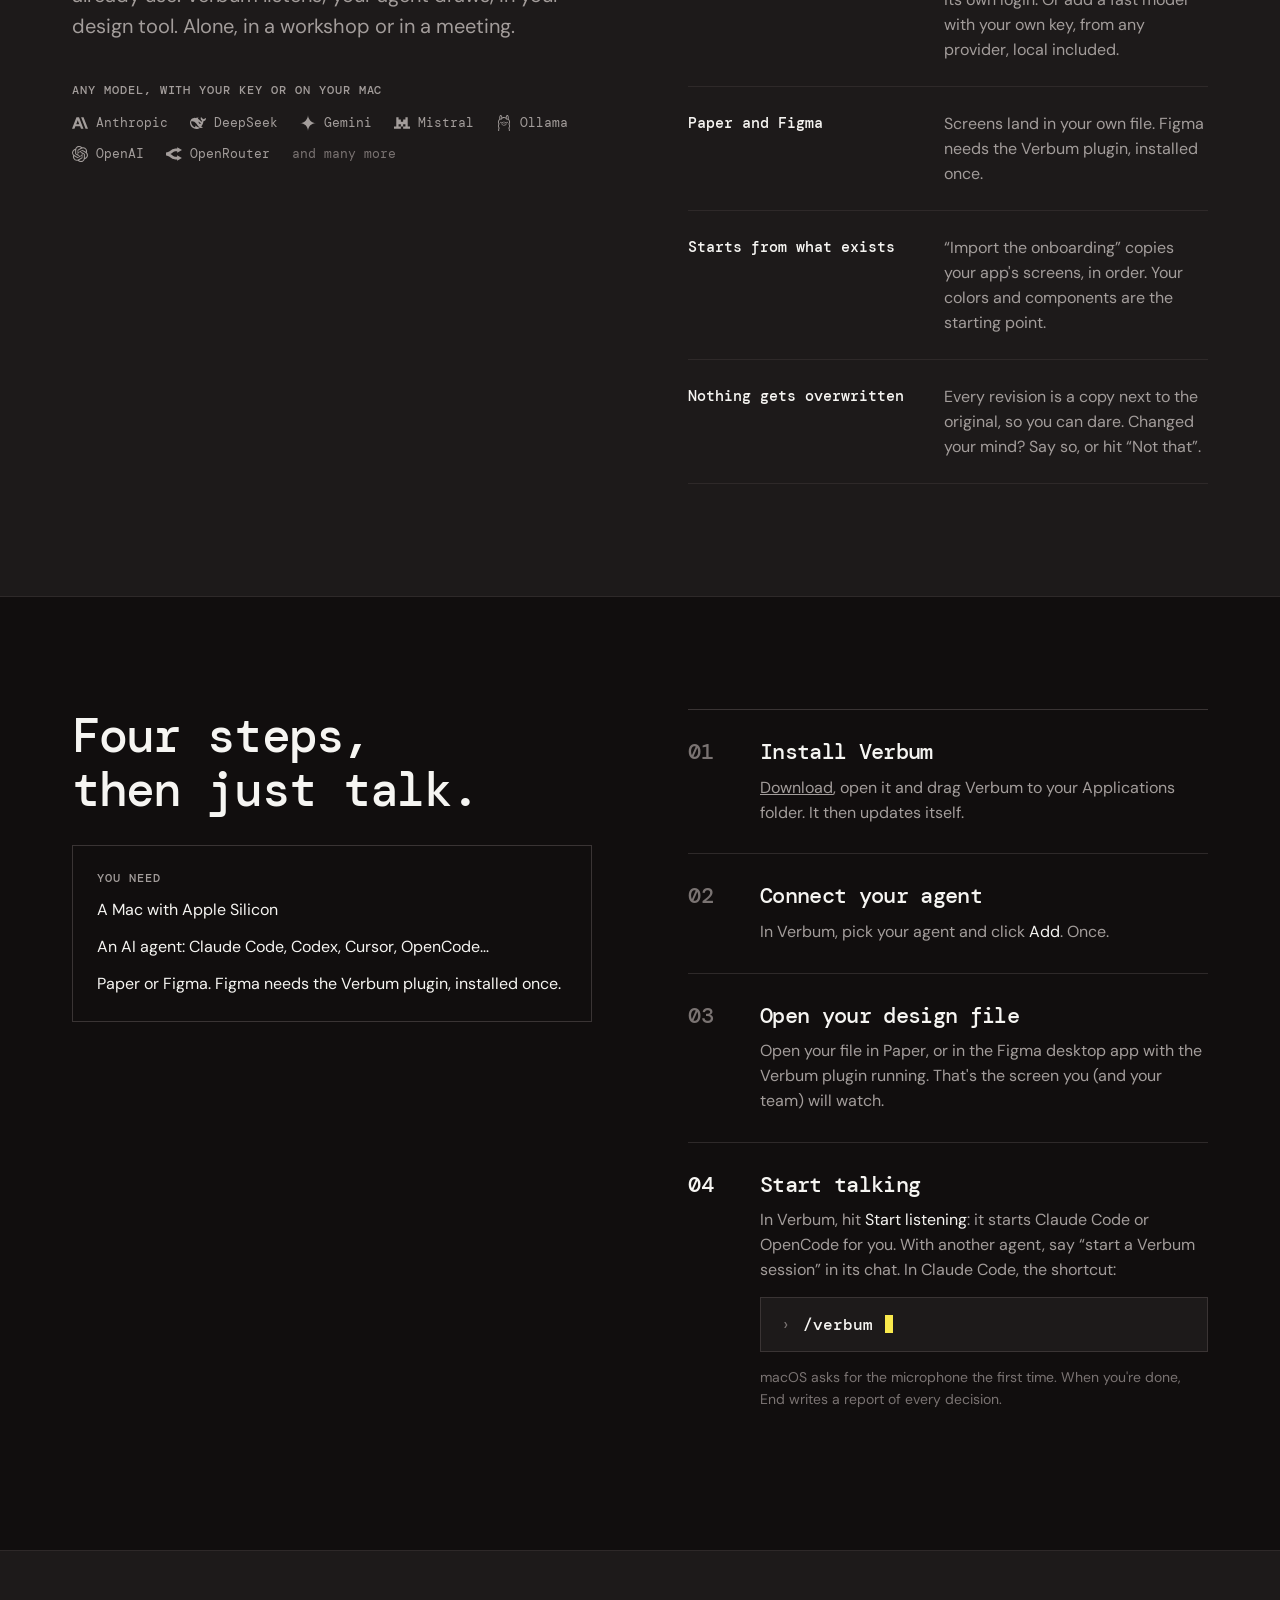
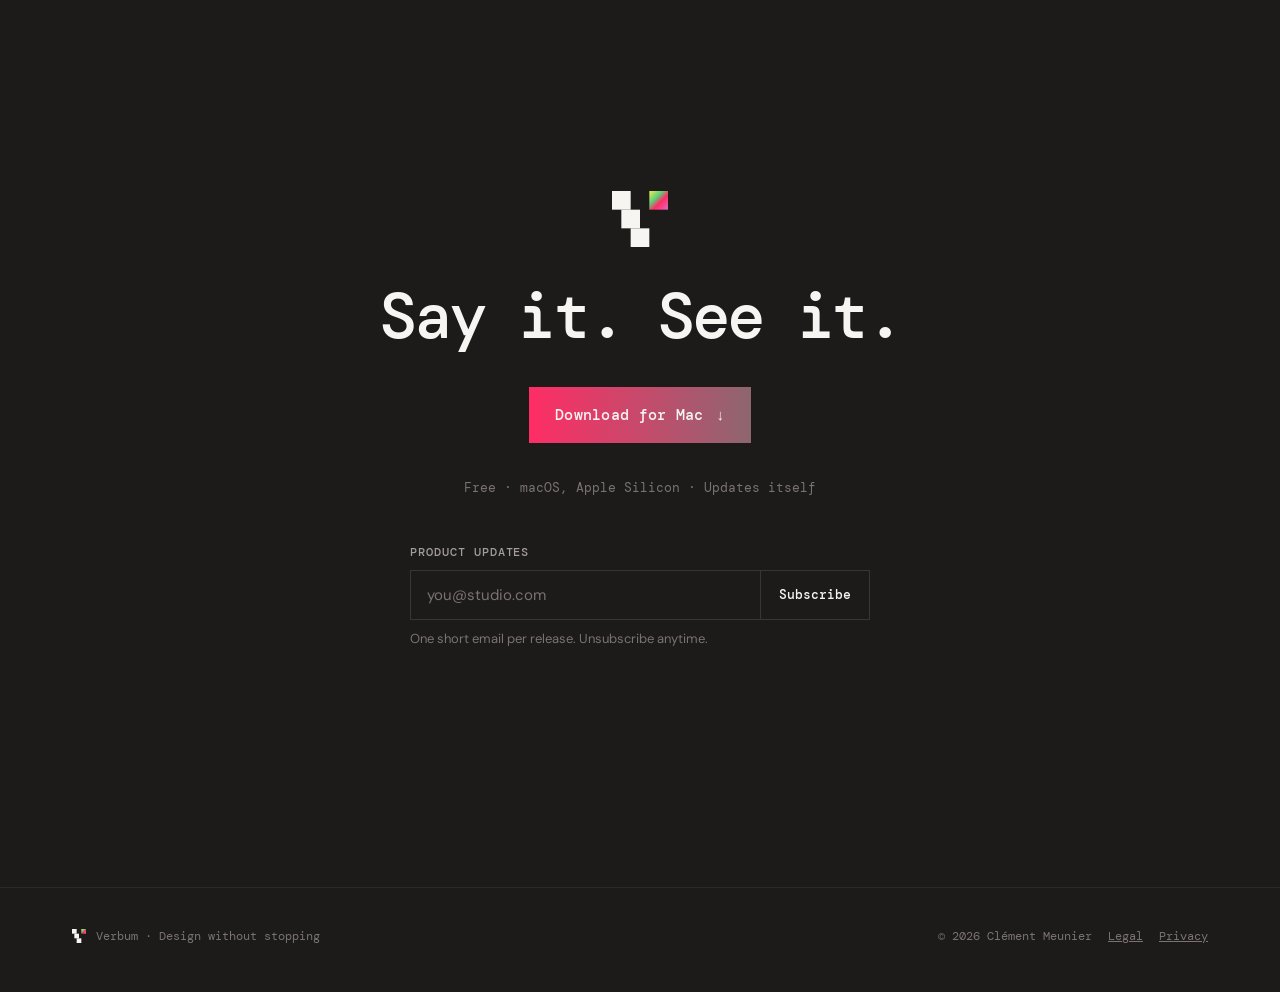
==== commit 380434f4: "Site, depuis verbum@74b0b55" ====
--- a/index.html
+++ b/index.html
@@ -5,256 +5,293 @@
 <meta name="viewport" content="width=device-width, initial-scale=1">
 <title>Verbum — Design without stopping</title>
 <meta name="description" content="Stop prompting. Think out loud. Stay in the flow. Verbum never makes you stop: talk, and your screens keep up, right in your design tool.">
+<meta name="theme-color" content="#1D1A1A">
 <link rel="canonical" href="https://verbum.design/">
 <link rel="icon" href="icon.png">
+<link rel="preload" href="fonts/dm-mono-latin-500-normal.woff2" as="font" type="font/woff2" crossorigin>
+<link rel="stylesheet" href="style.css">
 <style>
-  :root {
-    --bg: #fbfaf7;
-    --surface: #ffffff;
-    --text: #18181b;
-    --muted: #5f5f68;
-    --line: #e7e5df;
-    --accent: #4f46e5;
-    --accent-text: #ffffff;
-    --code-bg: #f2f1ec;
+  /* Hero */
+  .hero .wrap { display: flex; align-items: center; justify-content: space-between; gap: 64px; padding-top: 96px; padding-bottom: 112px; }
+  .hero-text { max-width: 700px; display: flex; flex-direction: column; }
+  .hero h1 { font: 500 88px/92px var(--mono); letter-spacing: -0.05em; }
+  .hero .lead { margin-top: 32px; max-width: 560px; }
+  .cta { display: flex; flex-wrap: wrap; align-items: center; gap: 14px 20px; margin-top: 44px; }
+  .cta small { font: 13px var(--mono); letter-spacing: 0.02em; color: var(--faint); }
+  /* Compatibility, not partnership: the tools' marks in one grey, after « Works with ». */
+  .works { display: flex; flex-wrap: wrap; align-items: center; gap: 12px 24px; margin-top: 40px; font: 13px var(--mono); color: var(--faint); }
+  .works .tool { display: inline-flex; align-items: center; gap: 8px; color: var(--muted); }
+  .works svg { height: 16px; width: auto; fill: var(--muted); flex-shrink: 0; }
+  .listen { flex: 1; display: flex; flex-direction: column; align-items: center; gap: 36px; min-width: 0; }
+  .orb { width: min(420px, 100%); aspect-ratio: 1; }
+  .orb canvas { display: block; width: 100%; height: 100%; }
+  .phrase { min-height: 56px; max-width: 500px; text-align: center; font-size: 19px; line-height: 28px; }
+  .phrase .rest { color: var(--faint); }
+  .phrase .caret { display: inline-block; width: 0.5em; height: 1.05em; margin-left: 1px; vertical-align: -0.18em; background: var(--yellow); }
+  .phrase.fade { opacity: 0; transition: opacity 0.4s; }
+
+  /* Agent alone vs Verbum */
+  .head { display: flex; justify-content: space-between; align-items: flex-end; margin-bottom: 56px; }
+  .compare { display: grid; grid-template-columns: 648px 1fr; }
+  .compare > * { padding: 22px 0; border-bottom: 1px solid var(--line); font-size: 20px; line-height: 28px; }
+  .compare > .th { padding: 0 0 16px; border-color: var(--line-strong); font: 500 12px var(--mono); letter-spacing: 0.08em; text-transform: uppercase; display: flex; align-items: center; gap: 10px; }
+  .compare .was { color: var(--faint); }
+
+  /* How it works: a gallery, tabs and dots bring a step to the front of the stack */
+  .tabs { display: grid; grid-template-columns: repeat(3, 1fr); border-top: 1px solid var(--line-strong); }
+  .tab { all: unset; cursor: pointer; display: flex; flex-direction: column; gap: 12px; padding: 28px 40px 0; border-top: 2px solid transparent; margin-top: -1px; }
+  .tab:first-child { padding-left: 0; }
+  .tab:last-child { padding-right: 0; }
+  .tab:focus-visible { outline: 1.5px solid var(--text); outline-offset: 4px; }
+  .tab .t { display: flex; align-items: center; gap: 10px; font: 500 20px var(--mono); letter-spacing: -0.03em; color: var(--faint); }
+  .tab p { color: var(--faint); }
+  .tab[aria-selected="true"] { border-top-color: var(--c); }
+  .tab[aria-selected="true"] .t { color: var(--text); }
+  .tab[aria-selected="true"] p { color: var(--muted); }
+  .tab:hover .t { color: var(--text); }
+  .stack { container-type: inline-size; position: relative; width: min(960px, 100%); aspect-ratio: 960 / 680; margin: 72px auto 0; }
+  .card { position: absolute; margin: 0; height: 62.5cqw; overflow: hidden; border: 1px solid var(--line-strong); background: var(--black); cursor: pointer;
+    transition: top 0.45s cubic-bezier(.2,.7,.2,1), left 0.45s cubic-bezier(.2,.7,.2,1), width 0.45s cubic-bezier(.2,.7,.2,1); }
+  .card img { position: absolute; top: 0; left: 50%; width: 100cqw; height: auto; transform: translateX(-50%); display: block; }
+  /* Behind, the canvas shows its screens' names rather than its empty top. */
+  .card[data-step="2"]:not([data-pos="0"]) img { top: -3.5cqw; }
+  .card::after { content: ""; position: absolute; inset: 0; background: var(--deep); opacity: 0; transition: opacity 0.45s; pointer-events: none; }
+  .card[data-pos="0"] { top: 8.333cqw; left: 0; width: 100cqw; z-index: 3; cursor: default; box-shadow: 0 40px 80px rgba(0, 0, 0, 0.55); }
+  .card[data-pos="1"] { top: 4.167cqw; left: 3.75cqw; width: 92.5cqw; z-index: 2; }
+  .card[data-pos="1"]::after { opacity: 0.35; }
+  .card[data-pos="2"] { top: 0; left: 7.5cqw; width: 85cqw; z-index: 1; }
+  .card[data-pos="2"]::after { opacity: 0.55; }
+  .dots { display: flex; justify-content: center; align-items: center; gap: 16px; margin-top: 32px; }
+  .dot { all: unset; cursor: pointer; width: 6px; height: 6px; background: var(--line-strong); transition: width 0.3s; }
+  .dot[aria-current="true"] { width: 32px; background: var(--c); }
+  .dot:focus-visible { outline: 1.5px solid var(--text); outline-offset: 4px; }
+  @media (prefers-reduced-motion: reduce) { .card, .card::after, .dot { transition: none; } }
+
+  /* What Verbum is, and getting started: rows on the right */
+  /* The model providers, as in the hero: grey marks, alphabetical, none first. */
+  .models { display: flex; flex-direction: column; gap: 16px; padding-top: 12px; }
+  .models .works { margin-top: 0; gap: 14px 22px; }
+  .rows > div { display: flex; gap: 24px; padding: 24px 0; border-bottom: 1px solid var(--line); }
+  .rows dt { width: 232px; flex-shrink: 0; font: 500 15px/25px var(--mono); }
+  .rows dd { margin: 0; color: var(--muted); line-height: 25px; }
+  .need { display: flex; flex-direction: column; gap: 12px; padding: 24px; border: 1px solid var(--line-strong); }
+  .need ul { list-style: none; padding: 0; margin: 0; display: flex; flex-direction: column; gap: 12px; }
+  ol.steps { list-style: none; counter-reset: s; padding: 0; margin: 0; }
+  ol.steps li { counter-increment: s; display: flex; gap: 24px; padding: 28px 0; border-bottom: 1px solid var(--line); }
+  ol.steps li:last-child { border: 0; }
+  ol.steps li::before { content: counter(s, decimal-leading-zero); width: 48px; flex-shrink: 0; font: 500 22px/1.25 var(--mono); color: var(--faint); }
+  ol.steps li:last-child::before { color: var(--text); }
+  ol.steps .body { display: flex; flex-direction: column; gap: 10px; color: var(--muted); }
+  ol.steps .body .h3 { color: var(--text); }
+  ol.steps .body b { font-weight: 400; color: var(--text); }
+  .cmd { display: flex; align-items: center; gap: 12px; padding: 16px 20px; margin: 4px 0; background: var(--black); border: 1px solid var(--line-strong); font: 500 16px var(--mono); color: var(--text); }
+  .cmd::before { content: "›"; color: var(--faint); font-weight: 400; }
+  .cmd::after { content: ""; width: 8px; height: 18px; background: var(--yellow); }
+  .note { font-size: 14px; line-height: 22px; color: var(--faint); }
+
+  /* Closing call, then product updates */
+  .closing { display: flex; flex-direction: column; align-items: center; text-align: center; gap: 36px; padding: 128px 0; }
+  .closing svg { width: 56px; height: 56px; }
+  .closing h2 { font: 500 64px/68px var(--mono); letter-spacing: -0.05em; }
+  .closing small { font: 13px var(--mono); color: var(--faint); }
+  /* Release notes by email (Buttondown): its plain form, no script or cookie; Buttondown asks to confirm by email. */
+  .news { width: min(460px, 100%); display: flex; flex-direction: column; gap: 10px; margin-top: 12px; text-align: left; }
+  .news form { display: flex; border: 1px solid var(--line-strong); }
+  .news input { flex: 1; min-width: 0; padding: 14px 16px; background: transparent; border: 0; color: var(--text); font: 15px var(--sans); }
+  .news input::placeholder { color: var(--faint); }
+  .news button { padding: 14px 18px; background: transparent; border: 0; border-left: 1px solid var(--line-strong); color: var(--text); font: 500 13px var(--mono); cursor: pointer; }
+  .news button:hover { background: #262222; }
+  .news small { font: 13px var(--sans); color: var(--faint); }
+
+  @media (max-width: 1100px) {
+    .hero .wrap { flex-direction: column; align-items: flex-start; padding-top: 72px; }
+    .listen { align-self: stretch; }
+    .compare { grid-template-columns: 1fr 1fr; column-gap: 24px; }
   }
-  @media (prefers-color-scheme: dark) {
-    :root:not([data-theme="light"]) {
-      --bg: #111113;
-      --surface: #1a1a1d;
-      --text: #f4f4f5;
-      --muted: #a1a1aa;
-      --line: #2a2a2f;
-      --accent: #818cf8;
-      --accent-text: #111113;
-      --code-bg: #222226;
-    }
-  }
-  * { box-sizing: border-box; }
-  body {
-    margin: 0;
-    background: var(--bg);
-    color: var(--text);
-    font: 17px/1.6 -apple-system, BlinkMacSystemFont, "Segoe UI", Inter, sans-serif;
-  }
-  main { max-width: 720px; margin: 0 auto; padding: 0 16px; }
-  section { padding: 56px 0; border-top: 1px solid var(--line); }
-  h1, h2, h3 { line-height: 1.15; margin: 0; }
-  h2 { font-size: 28px; margin-bottom: 24px; letter-spacing: -0.01em; }
-  h3 { font-size: 17px; }
-  p { margin: 8px 0 0; }
-  .muted { color: var(--muted); }
-  a { color: var(--accent); }
-
-  /* Hero */
-  .hero { padding: 72px 0 64px; border: 0; }
-  .brand { display: flex; align-items: center; gap: 10px; font-weight: 600; }
-  .brand .baseline { font-weight: 400; color: var(--muted); padding-left: 10px; border-left: 1px solid var(--line); }
-  .brand img { width: 36px; height: 36px; border-radius: 9px; }
-  .hero h1 { font-size: clamp(38px, 8vw, 60px); letter-spacing: -0.03em; margin-top: 40px; }
-  .hero .lead { font-size: 20px; color: var(--muted); margin-top: 20px; max-width: 34em; }
-  /* Release notes by email (Buttondown): its plain form, no script or cookie; Buttondown asks to confirm by email. */
-  .news { margin-top: 28px; max-width: 34em; }
-  .news form { display: flex; gap: 8px; margin-top: 8px; }
-  .news input { flex: 1; min-width: 0; padding: 12px 14px; border-radius: 10px; border: 1px solid var(--line); background: var(--surface); color: var(--text); font: inherit; }
-  .news button { padding: 12px 18px; border-radius: 10px; border: 1px solid var(--line); background: transparent; color: var(--text); font: inherit; font-weight: 600; cursor: pointer; }
-  .news button:hover { border-color: var(--muted); }
-  .news small { display: block; margin-top: 8px; color: var(--muted); }
-  .cta { display: flex; flex-wrap: wrap; align-items: center; gap: 12px 20px; margin-top: 32px; }
-  .btn {
-    display: inline-block; padding: 14px 22px; border-radius: 10px;
-    background: var(--accent); color: var(--accent-text);
-    font-weight: 600; text-decoration: none;
-  }
-  .btn:hover { filter: brightness(1.08); }
-  .cta small { color: var(--muted); }
-
-  /* How it works */
-  .flow { display: grid; grid-template-columns: repeat(3, 1fr); gap: 12px; }
-  .card { background: var(--surface); border: 1px solid var(--line); border-radius: 12px; padding: 18px; }
-  .card .n { font-size: 13px; font-weight: 600; color: var(--accent); }
-  .card p { font-size: 15px; color: var(--muted); }
-
-  /* Agent alone vs Verbum */
-  .compare { display: grid; grid-template-columns: 1fr 1fr; gap: 12px; }
-  .compare ul { margin: 10px 0 0; padding-left: 18px; font-size: 15px; color: var(--muted); }
-  .compare li + li { margin-top: 6px; }
-  .compare .card:not(.accent) .n { color: var(--muted); }
-  .compare .accent { border-color: var(--accent); }
-  .compare .accent ul { color: var(--text); }
-
-  /* What Verbum is */
-  .definition { font-size: 19px; margin: 0; }
-  .specs { margin: 24px 0 0; display: grid; gap: 14px; }
-  .specs > div { display: grid; grid-template-columns: 160px 1fr; gap: 12px; }
-  .specs dt { font-weight: 600; }
-  .specs dd { margin: 0; color: var(--muted); }
-  @media (max-width: 600px) { .specs > div { grid-template-columns: 1fr; gap: 2px; } }
-
-  /* Promises */
-  .promises { list-style: none; padding: 0; margin: 0; display: grid; gap: 18px; }
-  .promises p { color: var(--muted); }
-
-  /* Get started */
-  .req { background: var(--surface); border: 1px solid var(--line); border-radius: 12px; padding: 16px 18px; }
-  .req ul { margin: 8px 0 0; padding-left: 20px; }
-  ol.steps { list-style: none; counter-reset: s; padding: 0; margin: 28px 0 0; display: grid; gap: 24px; }
-  ol.steps > li { counter-increment: s; display: grid; grid-template-columns: 32px 1fr; gap: 12px; }
-  ol.steps > li::before {
-    content: counter(s); width: 28px; height: 28px; border-radius: 50%;
-    border: 1.5px solid var(--accent); color: var(--accent);
-    display: grid; place-items: center; font-size: 14px; font-weight: 600;
-  }
-  pre {
-    background: var(--code-bg); border-radius: 8px; padding: 12px 14px; margin: 10px 0 0;
-    overflow-x: auto; font: 14px/1.5 ui-monospace, SFMono-Regular, Menlo, monospace;
-  }
-  code { font: 0.9em ui-monospace, SFMono-Regular, Menlo, monospace; background: var(--code-bg); padding: 1px 5px; border-radius: 4px; }
-  pre code { background: none; padding: 0; }
-  summary { cursor: pointer; font-weight: 600; }
-
-  footer { border-top: 1px solid var(--line); padding: 28px 0 48px; font-size: 14px; color: var(--muted); display: flex; flex-wrap: wrap; justify-content: space-between; gap: 8px; }
-
-  @media (max-width: 600px) {
-    .flow, .compare { grid-template-columns: 1fr; }
-    section { padding: 44px 0; }
-    .hero { padding: 40px 0 48px; }
+  @media (max-width: 700px) {
+    .hero h1 { font-size: 52px; line-height: 56px; }
+    .head { margin-bottom: 40px; }
+    .compare { grid-template-columns: 1fr; }
+    .compare > .th:first-child, .compare .was { display: none; }
+    .tabs { grid-template-columns: 1fr; }
+    .tab, .tab:first-child, .tab:last-child { padding: 20px 0; border-top: 1px solid var(--line); margin: 0; }
+    .tab[aria-selected="true"] { border-top: 2px solid var(--c); }
+    .stack { margin-top: 40px; }
+    .rows > div { flex-direction: column; gap: 4px; }
+    .closing { padding: 88px 0; }
+    .closing h2 { font-size: 44px; line-height: 48px; }
   }
 </style>
 </head>
 <body>
+<svg width="0" height="0" style="position:absolute" aria-hidden="true">
+  <defs>
+    <linearGradient id="paint" x1="0" y1="0" x2="1" y2="1"><stop offset="0" stop-color="#F9E94C"/><stop offset=".35" stop-color="#5CD27A"/><stop offset=".6" stop-color="#FF2D65"/><stop offset="1" stop-color="#E06BC3"/></linearGradient>
+    <symbol id="pixel-v" viewBox="0 0 18 18"><rect width="6" height="6" fill="#F6F5F2"/><rect x="3" y="6" width="6" height="6" fill="#F6F5F2"/><rect x="6" y="12" width="6" height="6" fill="#F6F5F2"/><rect x="12" width="6" height="6" fill="url(#paint)"/></symbol>
+  </defs>
+</svg>
+
+<header class="nav">
+  <div class="wrap">
+    <a class="brand" href="/"><svg aria-hidden="true"><use href="#pixel-v"/></svg>Verbum</a>
+    <nav class="links" aria-label="Main">
+      <a href="#how">How it works</a>
+      <a href="#what">What it is</a>
+      <a href="#start">Get started</a>
+      <a class="outline" href="https://github.com/cpdmeunier/verbum-releases/releases/latest/download/Verbum-mac-arm64.dmg">Download</a>
+    </nav>
+  </div>
+</header>
+
 <main>
-
-  <header class="hero">
-    <div class="brand"><img src="icon.png" alt="">Verbum<span class="baseline">A voice MCP server for designers</span></div>
-    <h1>Design without stopping.</h1>
-    <p class="lead">Other design tools make you stop: to word a prompt, to answer a question, to wait. Verbum never does. Talk the way you would in a brainstorm, and your screens keep up, right in your design tool.</p>
-    <div class="cta">
-      <a class="btn" href="https://github.com/cpdmeunier/verbum-releases/releases/latest/download/Verbum-mac-arm64.dmg">Download for Mac</a>
-      <small>Free · macOS, Apple Silicon · <a href="#how">How it works</a></small>
-    </div>
-    <div class="news">
-      <label for="news-email">Get product updates</label>
-      <form action="https://buttondown.com/api/emails/embed-subscribe/verbum" method="post" target="_blank">
-        <input type="email" name="email" id="news-email" placeholder="you@studio.com" required>
-        <button type="submit">Subscribe</button>
-      </form>
-      <small>One short email per release. Unsubscribe anytime.</small>
-    </div>
-  </header>
+  <div class="hero">
+    <div class="wrap">
+      <div class="hero-text">
+        <h1>Design without stopping.</h1>
+        <p class="lead">Other design tools make you stop: to word a prompt, to answer a question, to wait. Verbum never does. Talk the way you would in a brainstorm, and your screens keep up, right in your design tool.</p>
+        <div class="cta">
+          <a class="btn" href="https://github.com/cpdmeunier/verbum-releases/releases/latest/download/Verbum-mac-arm64.dmg">Download for Mac <span aria-hidden="true">↓</span></a>
+          <small>Free · macOS · Apple Silicon</small>
+        </div>
+        <p class="works">Works with
+          <span class="tool"><svg viewBox="0 0 21 21" aria-hidden="true"><path d="M3 0H21V13H13V3H3ZM0 3H3V13H13V21H0Z"/></svg>Paper</span>
+          <span class="tool"><svg viewBox="0 0 38 57" aria-hidden="true"><path d="M19 28.5a9.5 9.5 0 1 1 19 0 9.5 9.5 0 0 1-19 0z"/><path d="M0 47.5A9.5 9.5 0 0 1 9.5 38H19v9.5a9.5 9.5 0 1 1-19 0z"/><path d="M19 0v19h9.5a9.5 9.5 0 1 0 0-19H19z"/><path d="M0 9.5A9.5 9.5 0 0 0 9.5 19H19V0H9.5A9.5 9.5 0 0 0 0 9.5z"/><path d="M0 28.5A9.5 9.5 0 0 0 9.5 38H19V19H9.5A9.5 9.5 0 0 0 0 28.5z"/></svg>Figma</span>
+        </p>
+      </div>
+      <!-- The orb of the app (orb.js), breathing with a voice that says the phrases below, as in a session. -->
+      <div class="listen" aria-hidden="true">
+        <div class="orb" id="orbBox"><canvas id="orb"></canvas></div>
+        <p class="phrase" id="phrase">import the onboarding from the app, <span class="rest">then make it dark</span></p>
+      </div>
+    </div>
+  </div>
+
+  <section id="why">
+    <div class="wrap">
+      <div class="head"><h2 class="h2">Not another<br>design agent.</h2></div>
+      <div class="compare">
+        <div class="th faint">An agent alone</div>
+        <div class="th"><span class="sq" style="background:var(--green)"></span>With Verbum</div>
+        <div class="was">You stop thinking to write a prompt</div><div>You just talk, half-finished ideas included</div>
+        <div class="was">You wait while it draws</div><div>You keep talking: screens appear while you speak</div>
+        <div class="was">It asks you questions</div><div>It never interrupts you</div>
+        <div class="was">One idea at a time</div><div>“Let's try three directions” gives you three screens</div>
+        <div class="was">The why is lost in the chat</div><div>A report of every decision at the end</div>
+      </div>
+    </div>
+  </section>
+
+  <section id="how" class="deep">
+    <div class="wrap">
+      <div class="head"><h2 class="h2">You talk.<br>Screens appear.</h2></div>
+      <div class="tabs" role="tablist" aria-label="How it works">
+        <button class="tab" role="tab" id="tab-0" aria-selected="true" aria-controls="stack" style="--c:var(--pink)">
+          <span class="t"><span class="sq" style="background:linear-gradient(90deg,#FF2D65,#8D6670)"></span>You talk</span>
+          <p>Think out loud. Mac dictation transcribes on your machine. No push-to-talk, no prompt to write.</p>
+        </button>
+        <button class="tab" role="tab" id="tab-1" aria-selected="false" aria-controls="stack" tabindex="-1" style="--c:var(--green)">
+          <span class="t"><span class="sq" style="background:var(--green)"></span>Verbum listens</span>
+          <p>Small talk is ignored. Each real idea becomes an instruction, right away.</p>
+        </button>
+        <button class="tab" role="tab" id="tab-2" aria-selected="false" aria-controls="stack" tabindex="-1" style="--c:var(--yellow)">
+          <span class="t"><span class="sq" style="background:var(--yellow)"></span>Your agent draws</span>
+          <p>Screens appear in your design tool while you keep talking.</p>
+        </button>
+      </div>
+      <div class="stack" id="stack" role="tabpanel" aria-labelledby="tab-0">
+        <figure class="card" data-step="0" data-pos="0"><img src="img/step-1-you-talk.webp" width="1920" height="1200" alt="Verbum's window during a session: the orb breathes with your voice, above the sentence it just heard."></figure>
+        <figure class="card" data-step="1" data-pos="1"><img src="img/step-2-verbum-listens.webp" width="1920" height="1200" alt="Verbum's instructions: each idea you said, with its screens marked done, drawing or next." loading="lazy"></figure>
+        <figure class="card" data-step="2" data-pos="2"><img src="img/step-3-your-agent-draws.webp" width="1920" height="1200" alt="A design file where three directions for a meditation app arrive, with Verbum's floating bar showing 3 of 5 screens drawn." loading="lazy"></figure>
+      </div>
+      <div class="dots">
+        <button class="dot" aria-label="You talk" aria-current="true" style="--c:var(--act)"></button>
+        <button class="dot" aria-label="Verbum listens" aria-current="false" style="--c:var(--green)"></button>
+        <button class="dot" aria-label="Your agent draws" aria-current="false" style="--c:var(--yellow)"></button>
+      </div>
+    </div>
+  </section>
+
+  <section id="what">
+    <div class="wrap split">
+      <div>
+        <h2 class="h2">The ear.<br>Not the hand.</h2>
+        <p class="lead">A Mac app between your voice and the AI agent you already use. Verbum listens; your agent draws, in your design tool. Alone, in a workshop or in a meeting.</p>
+        <div class="models">
+          <span class="label">Any model, with your key or on your Mac</span>
+          <p class="works">
+            <span class="tool"><svg viewBox="0 0 24 24" aria-hidden="true"><path d="M17.3041 3.541h-3.6718l6.696 16.918H24Zm-10.6082 0L0 20.459h3.7442l1.3693-3.5527h7.0052l1.3693 3.5528h3.7442L10.5363 3.5409Zm-.3712 10.2232 2.2914-5.9456 2.2914 5.9456Z"/></svg>Anthropic</span>
+            <span class="tool"><svg viewBox="0 0 24 24" aria-hidden="true"><path d="M23.748 4.651c-.254-.124-.364.113-.512.233-.051.04-.094.09-.137.137-.372.397-.806.657-1.373.626-.829-.046-1.537.214-2.163.848-.133-.782-.575-1.248-1.247-1.548-.352-.155-.708-.311-.955-.65-.172-.24-.219-.509-.305-.774-.055-.16-.11-.323-.293-.35-.2-.031-.278.136-.356.276-.313.572-.434 1.202-.422 1.84.027 1.436.633 2.58 1.838 3.393.137.094.172.187.129.323-.082.28-.18.553-.266.833-.055.179-.137.218-.328.14a5.5 5.5 0 0 1-1.737-1.179c-.857-.828-1.631-1.743-2.597-2.46a12 12 0 0 0-.689-.47c-.985-.957.13-1.743.387-1.836.27-.098.094-.433-.778-.428-.872.003-1.67.295-2.687.685a3 3 0 0 1-.465.136 9.6 9.6 0 0 0-2.883-.101c-1.885.21-3.39 1.1-4.497 2.622C.082 8.776-.231 10.854.152 13.02c.403 2.284 1.568 4.175 3.36 5.653 1.857 1.533 3.997 2.284 6.438 2.14 1.482-.085 3.132-.284 4.994-1.86.47.234.962.328 1.78.398.629.058 1.235-.031 1.705-.129.735-.155.684-.836.418-.961-2.155-1.004-1.682-.595-2.112-.926 1.095-1.295 2.768-3.598 3.284-6.733.05-.346.115-.834.108-1.114-.004-.171.035-.238.23-.257a4.2 4.2 0 0 0 1.545-.475c1.397-.763 1.96-2.016 2.093-3.517.02-.23-.004-.467-.247-.588M11.58 18.168c-2.088-1.642-3.101-2.183-3.52-2.16-.39.024-.32.472-.234.763.09.288.207.487.371.74.114.167.192.416-.113.603-.673.416-1.842-.14-1.897-.168-1.361-.801-2.5-1.86-3.301-3.306-.775-1.393-1.225-2.888-1.299-4.482-.02-.385.094-.522.477-.592a4.7 4.7 0 0 1 1.53-.038c2.131.311 3.946 1.264 5.467 2.774.868.86 1.525 1.887 2.202 2.89.72 1.066 1.494 2.082 2.48 2.915.348.291.626.513.892.677-.802.09-2.14.109-3.055-.615zm1.001-6.44a.306.306 0 0 1 .415-.287.3.3 0 0 1 .113.074.3.3 0 0 1 .086.214c0 .17-.136.307-.308.307a.303.303 0 0 1-.306-.307m3.11 1.596c-.2.081-.4.151-.591.16a1.25 1.25 0 0 1-.798-.254c-.274-.23-.47-.358-.551-.758a1.7 1.7 0 0 1 .015-.588c.07-.327-.007-.537-.238-.727-.188-.156-.426-.199-.689-.199a.6.6 0 0 1-.254-.078.253.253 0 0 1-.114-.358 1 1 0 0 1 .192-.21c.356-.202.767-.136 1.146.016.352.144.618.408 1.001.782.392.451.462.576.685.915.176.264.336.536.446.848.066.194-.02.353-.25.45"/></svg>DeepSeek</span>
+            <span class="tool"><svg viewBox="0 0 24 24" aria-hidden="true"><path d="M11.04 19.32Q12 21.51 12 24q0-2.49.93-4.68.96-2.19 2.58-3.81t3.81-2.55Q21.51 12 24 12q-2.49 0-4.68-.93a12.3 12.3 0 0 1-3.81-2.58 12.3 12.3 0 0 1-2.58-3.81Q12 2.49 12 0q0 2.49-.96 4.68-.93 2.19-2.55 3.81a12.3 12.3 0 0 1-3.81 2.58Q2.49 12 0 12q2.49 0 4.68.96 2.19.93 3.81 2.55t2.55 3.81"/></svg>Gemini</span>
+            <span class="tool"><svg viewBox="0 0 24 24" aria-hidden="true"><path d="M17.143 3.429v3.428h-3.429v3.429h-3.428V6.857H6.857V3.43H3.43v13.714H0v3.428h10.286v-3.428H6.857v-3.429h3.429v3.429h3.429v-3.429h3.428v3.429h-3.428v3.428H24v-3.428h-3.43V3.429z"/></svg>Mistral</span>
+            <span class="tool"><svg viewBox="0 0 24 24" aria-hidden="true"><path d="M16.361 10.26a.894.894 0 0 0-.558.47l-.072.148.001.207c0 .193.004.217.059.353.076.193.152.312.291.448.24.238.51.3.872.205a.86.86 0 0 0 .517-.436.752.752 0 0 0 .08-.498c-.064-.453-.33-.782-.724-.897a1.06 1.06 0 0 0-.466 0zm-9.203.005c-.305.096-.533.32-.65.639a1.187 1.187 0 0 0-.06.52c.057.309.31.59.598.667.362.095.632.033.872-.205.14-.136.215-.255.291-.448.055-.136.059-.16.059-.353l.001-.207-.072-.148a.894.894 0 0 0-.565-.472 1.02 1.02 0 0 0-.474.007Zm4.184 2c-.131.071-.223.25-.195.383.031.143.157.288.353.407.105.063.112.072.117.136.004.038-.01.146-.029.243-.02.094-.036.194-.036.222.002.074.07.195.143.253.064.052.076.054.255.059.164.005.198.001.264-.03.169-.082.212-.234.15-.525-.052-.243-.042-.28.087-.355.137-.08.281-.219.324-.314a.365.365 0 0 0-.175-.48.394.394 0 0 0-.181-.033c-.126 0-.207.03-.355.124l-.085.053-.053-.032c-.219-.13-.259-.145-.391-.143a.396.396 0 0 0-.193.032zm.39-2.195c-.373.036-.475.05-.654.086-.291.06-.68.195-.951.328-.94.46-1.589 1.226-1.787 2.114-.04.176-.045.234-.045.53 0 .294.005.357.043.524.264 1.16 1.332 2.017 2.714 2.173.3.033 1.596.033 1.896 0 1.11-.125 2.064-.727 2.493-1.571.114-.226.169-.372.22-.602.039-.167.044-.23.044-.523 0-.297-.005-.355-.045-.531-.288-1.29-1.539-2.304-3.072-2.497a6.873 6.873 0 0 0-.855-.031zm.645.937a3.283 3.283 0 0 1 1.44.514c.223.148.537.458.671.662.166.251.26.508.303.82.02.143.01.251-.043.482-.08.345-.332.705-.672.957a3.115 3.115 0 0 1-.689.348c-.382.122-.632.144-1.525.138-.582-.006-.686-.01-.853-.042-.57-.107-1.022-.334-1.35-.68-.264-.28-.385-.535-.45-.946-.03-.192.025-.509.137-.776.136-.326.488-.73.836-.963.403-.269.934-.46 1.422-.512.187-.02.586-.02.773-.002zm-5.503-11a1.653 1.653 0 0 0-.683.298C5.617.74 5.173 1.666 4.985 2.819c-.07.436-.119 1.04-.119 1.503 0 .544.064 1.24.155 1.721.02.107.031.202.023.208a8.12 8.12 0 0 1-.187.152 5.324 5.324 0 0 0-.949 1.02 5.49 5.49 0 0 0-.94 2.339 6.625 6.625 0 0 0-.023 1.357c.091.78.325 1.438.727 2.04l.13.195-.037.064c-.269.452-.498 1.105-.605 1.732-.084.496-.095.629-.095 1.294 0 .67.009.803.088 1.266.095.555.288 1.143.503 1.534.071.128.243.393.264.407.007.003-.014.067-.046.141a7.405 7.405 0 0 0-.548 1.873c-.062.417-.071.552-.071.991 0 .56.031.832.148 1.279L3.42 24h1.478l-.05-.091c-.297-.552-.325-1.575-.068-2.597.117-.472.25-.819.498-1.296l.148-.29v-.177c0-.165-.003-.184-.057-.293a.915.915 0 0 0-.194-.25 1.74 1.74 0 0 1-.385-.543c-.424-.92-.506-2.286-.208-3.451.124-.486.329-.918.544-1.154a.787.787 0 0 0 .223-.531c0-.195-.07-.355-.224-.522a3.136 3.136 0 0 1-.817-1.729c-.14-.96.114-2.005.69-2.834.563-.814 1.353-1.336 2.237-1.475.199-.033.57-.028.776.01.226.04.367.028.512-.041.179-.085.268-.19.374-.431.093-.215.165-.333.36-.576.234-.29.46-.489.822-.729.413-.27.884-.467 1.352-.561.17-.035.25-.04.569-.04.319 0 .398.005.569.04a4.07 4.07 0 0 1 1.914.997c.117.109.398.457.488.602.034.057.095.177.132.267.105.241.195.346.374.43.14.068.286.082.503.045.343-.058.607-.053.943.016 1.144.23 2.14 1.173 2.581 2.437.385 1.108.276 2.267-.296 3.153-.097.15-.193.27-.333.419-.301.322-.301.722-.001 1.053.493.539.801 1.866.708 3.036-.062.772-.26 1.463-.533 1.854a2.096 2.096 0 0 1-.224.258.916.916 0 0 0-.194.25c-.054.109-.057.128-.057.293v.178l.148.29c.248.476.38.823.498 1.295.253 1.008.231 2.01-.059 2.581a.845.845 0 0 0-.044.098c0 .006.329.009.732.009h.73l.02-.074.036-.134c.019-.076.057-.3.088-.516.029-.217.029-1.016 0-1.258-.11-.875-.295-1.57-.597-2.226-.032-.074-.053-.138-.046-.141.008-.005.057-.074.108-.152.376-.569.607-1.284.724-2.228.031-.26.031-1.378 0-1.628-.083-.645-.182-1.082-.348-1.525a6.083 6.083 0 0 0-.329-.7l-.038-.064.131-.194c.402-.604.636-1.262.727-2.04a6.625 6.625 0 0 0-.024-1.358 5.512 5.512 0 0 0-.939-2.339 5.325 5.325 0 0 0-.95-1.02 8.097 8.097 0 0 1-.186-.152.692.692 0 0 1 .023-.208c.208-1.087.201-2.443-.017-3.503-.19-.924-.535-1.658-.98-2.082-.354-.338-.716-.482-1.15-.455-.996.059-1.8 1.205-2.116 3.01a6.805 6.805 0 0 0-.097.726c0 .036-.007.066-.015.066a.96.96 0 0 1-.149-.078A4.857 4.857 0 0 0 12 3.03c-.832 0-1.687.243-2.456.698a.958.958 0 0 1-.148.078c-.008 0-.015-.03-.015-.066a6.71 6.71 0 0 0-.097-.725C8.997 1.392 8.337.319 7.46.048a2.096 2.096 0 0 0-.585-.041Zm.293 1.402c.248.197.523.759.682 1.388.03.113.06.244.069.292.007.047.026.152.041.233.067.365.098.76.102 1.24l.002.475-.12.175-.118.178h-.278c-.324 0-.646.041-.954.124l-.238.06c-.033.007-.038-.003-.057-.144a8.438 8.438 0 0 1 .016-2.323c.124-.788.413-1.501.696-1.711.067-.05.079-.049.157.013zm9.825-.012c.17.126.358.46.498.888.28.854.36 2.028.212 3.145-.019.14-.024.151-.057.144l-.238-.06a3.693 3.693 0 0 0-.954-.124h-.278l-.119-.178-.119-.175.002-.474c.004-.669.066-1.19.214-1.772.157-.623.434-1.185.68-1.382.078-.062.09-.063.159-.012z"/></svg>Ollama</span>
+            <span class="tool"><svg viewBox="0 0 24 24" aria-hidden="true"><path d="M22.2819 9.8211a5.9847 5.9847 0 0 0-.5157-4.9108 6.0462 6.0462 0 0 0-6.5098-2.9A6.0651 6.0651 0 0 0 4.9807 4.1818a5.9847 5.9847 0 0 0-3.9977 2.9 6.0462 6.0462 0 0 0 .7427 7.0966 5.98 5.98 0 0 0 .511 4.9107 6.051 6.051 0 0 0 6.5146 2.9001A5.9847 5.9847 0 0 0 13.2599 24a6.0557 6.0557 0 0 0 5.7718-4.2058 5.9894 5.9894 0 0 0 3.9977-2.9001 6.0557 6.0557 0 0 0-.7475-7.0729zm-9.022 12.6081a4.4755 4.4755 0 0 1-2.8764-1.0408l.1419-.0804 4.7783-2.7582a.7948.7948 0 0 0 .3927-.6813v-6.7369l2.02 1.1686a.071.071 0 0 1 .038.052v5.5826a4.504 4.504 0 0 1-4.4945 4.4944zm-9.6607-4.1254a4.4708 4.4708 0 0 1-.5346-3.0137l.142.0852 4.783 2.7582a.7712.7712 0 0 0 .7806 0l5.8428-3.3685v2.3324a.0804.0804 0 0 1-.0332.0615L9.74 19.9502a4.4992 4.4992 0 0 1-6.1408-1.6464zM2.3408 7.8956a4.485 4.485 0 0 1 2.3655-1.9728V11.6a.7664.7664 0 0 0 .3879.6765l5.8144 3.3543-2.0201 1.1685a.0757.0757 0 0 1-.071 0l-4.8303-2.7865A4.504 4.504 0 0 1 2.3408 7.872zm16.5963 3.8558L13.1038 8.364 15.1192 7.2a.0757.0757 0 0 1 .071 0l4.8303 2.7913a4.4944 4.4944 0 0 1-.6765 8.1042v-5.6772a.79.79 0 0 0-.407-.667zm2.0107-3.0231l-.142-.0852-4.7735-2.7818a.7759.7759 0 0 0-.7854 0L9.409 9.2297V6.8974a.0662.0662 0 0 1 .0284-.0615l4.8303-2.7866a4.4992 4.4992 0 0 1 6.6802 4.66zM8.3065 12.863l-2.02-1.1638a.0804.0804 0 0 1-.038-.0567V6.0742a4.4992 4.4992 0 0 1 7.3757-3.4537l-.142.0805L8.704 5.459a.7948.7948 0 0 0-.3927.6813zm1.0976-2.3654l2.602-1.4998 2.6069 1.4998v2.9994l-2.5974 1.4997-2.6067-1.4997Z"/></svg>OpenAI</span>
+            <span class="tool"><svg viewBox="0 0 24 24" aria-hidden="true"><path d="M16.778 1.844v1.919q-.569-.026-1.138-.032-.708-.008-1.415.037c-1.93.126-4.023.728-6.149 2.237-2.911 2.066-2.731 1.95-4.14 2.75-.396.223-1.342.574-2.185.798-.841.225-1.753.333-1.751.333v4.229s.768.108 1.61.333c.842.224 1.789.575 2.185.799 1.41.798 1.228.683 4.14 2.75 2.126 1.509 4.22 2.11 6.148 2.236.88.058 1.716.041 2.555.005v1.918l7.222-4.168-7.222-4.17v2.176c-.86.038-1.611.065-2.278.021-1.364-.09-2.417-.357-3.979-1.465-2.244-1.593-2.866-2.027-3.68-2.508.889-.518 1.449-.906 3.822-2.59 1.56-1.109 2.614-1.377 3.978-1.466.667-.044 1.418-.017 2.278.02v2.176L24 6.014Z"/></svg>OpenRouter</span>
+            <span>and many more</span>
+          </p>
+        </div>
+      </div>
+      <dl class="rows" style="margin:0">
+        <div><dt>Your voice stays here</dt><dd>Mac dictation transcribes on your machine. Your voice is never sent or stored.</dd></div>
+        <div><dt>Any agent, any model</dt><dd>Your agent listens and draws with its own login. Or add a fast model with your own key, from any provider, local included.</dd></div>
+        <div><dt>Paper and Figma</dt><dd>Screens land in your own file. Figma needs the Verbum plugin, installed once.</dd></div>
+        <div><dt>Starts from what exists</dt><dd>“Import the onboarding” copies your app's screens, in order. Your colors and components are the starting point.</dd></div>
+        <div><dt>Nothing gets overwritten</dt><dd>Every revision is a copy next to the original, so you can dare. Changed your mind? Say so, or hit “Not that”.</dd></div>
+      </dl>
+    </div>
+  </section>
+
+  <section id="start" class="deep">
+    <div class="wrap split">
+      <div>
+        <h2 class="h2">Four steps,<br>then just talk.</h2>
+        <div class="need">
+          <span class="label">You need</span>
+          <ul>
+            <li>A Mac with Apple Silicon</li>
+            <li>An AI agent: Claude Code, Codex, Cursor, OpenCode…</li>
+            <li>Paper or Figma. Figma needs the Verbum plugin, installed once.</li>
+          </ul>
+        </div>
+      </div>
+      <ol class="steps">
+        <li><div class="body"><h3 class="h3">Install Verbum</h3><p><a href="https://github.com/cpdmeunier/verbum-releases/releases/latest/download/Verbum-mac-arm64.dmg">Download</a>, open it and drag Verbum to your Applications folder. It then updates itself.</p></div></li>
+        <li><div class="body"><h3 class="h3">Connect your agent</h3><p>In Verbum, pick your agent and click <b>Add</b>. Once.</p></div></li>
+        <li><div class="body"><h3 class="h3">Open your design file</h3><p>Open your file in Paper, or in the Figma desktop app with the Verbum plugin running. That's the screen you (and your team) will watch.</p></div></li>
+        <li><div class="body"><h3 class="h3">Start talking</h3>
+          <p>In Verbum, hit <b>Start listening</b>: it starts Claude Code or OpenCode for you. With another agent, say “start a Verbum session” in its chat. In Claude Code, the shortcut:</p>
+          <code class="cmd">/verbum</code>
+          <p class="note">macOS asks for the microphone the first time. When you're done, End writes a report of every decision.</p>
+        </div></li>
+      </ol>
+    </div>
+  </section>
 
   <section>
-    <h2>Not another design agent</h2>
-    <div class="compare">
-      <div class="card">
-        <div class="n">An agent alone</div>
-        <ul>
-          <li>You stop thinking to write a prompt</li>
-          <li>You wait while it draws</li>
-          <li>It asks you questions</li>
-          <li>One idea at a time</li>
-          <li>The why is lost in the chat</li>
-        </ul>
-      </div>
-      <div class="card accent">
-        <div class="n">With Verbum</div>
-        <ul>
-          <li>You just talk, half-finished ideas included</li>
-          <li>You never wait: it keeps up while you speak</li>
-          <li>It never interrupts you</li>
-          <li>“Let's try three directions” gives you three screens</li>
-          <li>A report of every decision at the end</li>
-        </ul>
-      </div>
-    </div>
-  </section>
-
-  <section id="how">
-    <h2>How it works</h2>
-    <div class="flow">
-      <div class="card">
-        <div class="n">1 · You talk</div>
-        <h3>Say the idea</h3>
-        <p>Mac dictation transcribes on your machine. No push-to-talk, no prompts to write.</p>
-      </div>
-      <div class="card">
-        <div class="n">2 · Verbum listens</div>
-        <h3>Ideas become instructions</h3>
-        <p>Small talk is ignored. Each real instruction leaves right away, no confirm button.</p>
-      </div>
-      <div class="card">
-        <div class="n">3 · Your agent draws</div>
-        <h3>Screens appear</h3>
-        <p>Your AI agent designs in your own design tool, as you speak.</p>
-      </div>
-    </div>
-  </section>
-
-  <section id="what">
-    <h2>What Verbum is</h2>
-    <p class="definition">A Mac app that sits between your voice and your AI agent. It listens, understands, and hands instructions to the agent you already use. Verbum doesn't draw: your agent does, in your design tool.</p>
-    <dl class="specs">
-      <div><dt>Listens</dt><dd>Mac dictation, transcribed on your machine when your Mac supports it.</dd></div>
-      <div><dt>Understands</dt><dd>A small, fast model turns what you say into design instructions and ignores small talk. Claude by default, or a local model.</dd></div>
-      <div><dt>Connects</dt><dd>An MCP server your agent plugs into. Claude Code today, other MCP agents next.</dd></div>
-      <div><dt>Draws</dt><dd>Your agent, through your design tool's own MCP server. Any tool that has one works.</dd></div>
-      <div><dt>Respects your project</dt><dd>Your codebase is read, never modified: colors, components and assets become the starting point.</dd></div>
-    </dl>
-  </section>
-
-  <section>
-    <h2>Built to keep you talking</h2>
-    <ul class="promises">
-      <li><h3>Never stop to wait</h3><p>No questions, no validation, no blocking screen. Changed your mind? Say so, or hit “Not that”.</p></li>
-      <li><h3>Fast before pretty</h3><p>A rough screen now beats a polished one too late. Several directions are drawn in parallel.</p></li>
-      <li><h3>Nothing gets overwritten</h3><p>Every revision is a copy placed next to the original, so you can dare.</p></li>
-      <li><h3>Your project, your tools</h3><p>Start from your codebase: your colors, components and mascot. Your agent, your design tool, your subscription.</p></li>
-    </ul>
-  </section>
-
-  <section id="start">
-    <h2>Get started</h2>
-    <div class="req">
-      <strong>You need</strong>
-      <ul>
-        <li>A Mac with Apple Silicon</li>
-        <li><a href="https://claude.com/claude-code">Claude Code</a>, signed in</li>
-        <li>A design tool whose MCP server is added to Claude Code. Check with <code>claude mcp list</code>.</li>
-      </ul>
-    </div>
-
-    <ol class="steps">
-      <li><div>
-        <h3>Install Verbum</h3>
-        <p><a href="https://github.com/cpdmeunier/verbum-releases/releases/latest/download/Verbum-mac-arm64.dmg">Download</a>, open it and drag <strong>Verbum</strong> to your Applications folder. Allow the microphone and speech recognition when macOS asks. Verbum then updates itself.</p>
-      </div></li>
-      <li><div>
-        <h3>Connect it to Claude Code</h3>
-        <p>In the Verbum panel, click <strong>Install /verbum in Claude Code</strong>. Once.</p>
-      </div></li>
-      <li><div>
-        <h3>Open your design file</h3>
-        <p>In your design tool. That's the screen you (and your team) will watch.</p>
-      </div></li>
-      <li><div>
-        <h3>Start talking</h3>
-        <p>In your project folder, open Claude Code and type:</p>
-        <pre><code>/verbum</code></pre>
-        <p class="muted">It asks which design tool to draw in. When you're done, <strong>End</strong> writes a report of the session.</p>
-      </div></li>
-    </ol>
-  </section>
-
-  <section id="terms">
-    <h2>Terms of use</h2>
-    <p class="muted">Verbum is free to use, for personal and professional work. It is not open source: Verbum and its code belong to Clément Meunier. You may not sell it, redistribute it (modified or not), or copy or reverse-engineer its code. Verbum is provided as is, without warranty of any kind; its author is not liable for any damage arising from its use. What you say and draw goes to the AI model provider you choose, under their own terms.</p>
-  </section>
-
-  <footer>
-    <span>Verbum · Design without stopping · early prototype, Mac only</span>
-    <span>© 2026 Clément Meunier · <a href="#terms">Terms of use</a> · <a href="privacy">Privacy</a></span>
-  </footer>
-
+    <div class="wrap closing">
+      <svg aria-hidden="true"><use href="#pixel-v"/></svg>
+      <h2>Say it. See it.</h2>
+      <a class="btn" href="https://github.com/cpdmeunier/verbum-releases/releases/latest/download/Verbum-mac-arm64.dmg">Download for Mac <span aria-hidden="true">↓</span></a>
+      <small>Free · macOS, Apple Silicon · Updates itself</small>
+      <div class="news">
+        <label class="label" for="news-email">Product updates</label>
+        <form action="https://buttondown.com/api/emails/embed-subscribe/verbum" method="post" target="_blank">
+          <input type="email" name="email" id="news-email" placeholder="you@studio.com" required>
+          <button type="submit">Subscribe</button>
+        </form>
+        <small>One short email per release. Unsubscribe anytime.</small>
+      </div>
+    </div>
+  </section>
 </main>
+
+<footer class="foot">
+  <div class="wrap">
+    <a class="brand" href="/"><svg aria-hidden="true"><use href="#pixel-v"/></svg>Verbum · Design without stopping</a>
+    <nav aria-label="Legal"><span>© 2026 Clément Meunier</span><a href="legal">Legal</a><a href="privacy">Privacy</a></nav>
+  </div>
+</footer>
+
+<script src="orb.js"></script>
+<script src="site.js"></script>
 </body>
 </html>
--- a/style.css
+++ b/style.css
@@ -0,0 +1,91 @@
+/* Verbum's identity (docs/design.md), shared by the landing, Legal and Privacy pages.
+   Warm black, off-white, sharp corners; colour only says something. Fonts are served from here:
+   nothing is loaded from another site. */
+@font-face { font-family: "DM Mono"; font-weight: 400; font-display: swap; src: url(fonts/dm-mono-latin-400-normal.woff2) format("woff2"); unicode-range: U+0000-00FF, U+0131, U+0152-0153, U+02BB-02BC, U+02C6, U+02DA, U+02DC, U+2000-206F, U+2074, U+20AC, U+2122, U+2191, U+2193, U+2212, U+2215, U+FEFF, U+FFFD; }
+@font-face { font-family: "DM Mono"; font-weight: 500; font-display: swap; src: url(fonts/dm-mono-latin-500-normal.woff2) format("woff2"); unicode-range: U+0000-00FF, U+0131, U+0152-0153, U+02BB-02BC, U+02C6, U+02DA, U+02DC, U+2000-206F, U+2074, U+20AC, U+2122, U+2191, U+2193, U+2212, U+2215, U+FEFF, U+FFFD; }
+@font-face { font-family: "DM Mono"; font-weight: 400; font-display: swap; src: url(fonts/dm-mono-latin-ext-400-normal.woff2) format("woff2"); unicode-range: U+0100-02AF, U+0304, U+0308, U+0329, U+1E00-1E9F, U+1EF2-1EFF, U+2020, U+20A0-20AB, U+20AD-20C0, U+2113, U+2C60-2C7F, U+A720-A7FF; }
+@font-face { font-family: "DM Mono"; font-weight: 500; font-display: swap; src: url(fonts/dm-mono-latin-ext-500-normal.woff2) format("woff2"); unicode-range: U+0100-02AF, U+0304, U+0308, U+0329, U+1E00-1E9F, U+1EF2-1EFF, U+2020, U+20A0-20AB, U+20AD-20C0, U+2113, U+2C60-2C7F, U+A720-A7FF; }
+@font-face { font-family: "DM Sans"; font-weight: 400; font-display: swap; src: url(fonts/dm-sans-latin-400-normal.woff2) format("woff2"); unicode-range: U+0000-00FF, U+0131, U+0152-0153, U+02BB-02BC, U+02C6, U+02DA, U+02DC, U+2000-206F, U+2074, U+20AC, U+2122, U+2191, U+2193, U+2212, U+2215, U+FEFF, U+FFFD; }
+@font-face { font-family: "DM Sans"; font-weight: 500; font-display: swap; src: url(fonts/dm-sans-latin-500-normal.woff2) format("woff2"); unicode-range: U+0000-00FF, U+0131, U+0152-0153, U+02BB-02BC, U+02C6, U+02DA, U+02DC, U+2000-206F, U+2074, U+20AC, U+2122, U+2191, U+2193, U+2212, U+2215, U+FEFF, U+FFFD; }
+@font-face { font-family: "DM Sans"; font-weight: 400; font-display: swap; src: url(fonts/dm-sans-latin-ext-400-normal.woff2) format("woff2"); unicode-range: U+0100-02AF, U+0304, U+0308, U+0329, U+1E00-1E9F, U+1EF2-1EFF, U+2020, U+20A0-20AB, U+20AD-20C0, U+2113, U+2C60-2C7F, U+A720-A7FF; }
+@font-face { font-family: "DM Sans"; font-weight: 500; font-display: swap; src: url(fonts/dm-sans-latin-ext-500-normal.woff2) format("woff2"); unicode-range: U+0100-02AF, U+0304, U+0308, U+0329, U+1E00-1E9F, U+1EF2-1EFF, U+2020, U+20A0-20AB, U+20AD-20C0, U+2113, U+2C60-2C7F, U+A720-A7FF; }
+
+:root {
+  color-scheme: dark;
+  --black: #1D1A1A;
+  --deep: #110E0E;
+  --line: #2E2929;
+  --line-strong: #3A3434;
+  --text: #F6F5F2;
+  --muted: #A39D9B;
+  --faint: #7A7372;
+  --green: #5CD27A;
+  --yellow: #F9E94C;
+  --pink: #FF2D65;
+  --act: linear-gradient(90deg, #FF2D65 0%, #A05D6F 84%, #8D6670 100%);
+  --mono: "DM Mono", ui-monospace, Menlo, monospace;
+  --sans: "DM Sans", -apple-system, BlinkMacSystemFont, "Segoe UI", sans-serif;
+  --gutter: 72px;
+}
+* { box-sizing: border-box; }
+html { scroll-behavior: smooth; }
+@media (prefers-reduced-motion: reduce) { html { scroll-behavior: auto; } }
+body { margin: 0; background: var(--black); color: var(--text); font: 16px/1.55 var(--sans); -webkit-font-smoothing: antialiased; }
+h1, h2, h3, p { margin: 0; }
+a { color: inherit; }
+:focus-visible { outline: 1.5px solid var(--text); outline-offset: 3px; }
+.wrap { max-width: 1440px; margin: 0 auto; padding: 0 var(--gutter); }
+.mono { font-family: var(--mono); }
+.muted { color: var(--muted); }
+.faint { color: var(--faint); }
+.sr-only { position: absolute; width: 1px; height: 1px; overflow: hidden; clip: rect(0 0 0 0); white-space: nowrap; }
+
+/* Nav */
+.nav { border-bottom: 1px solid var(--line); }
+.nav .wrap { display: flex; align-items: center; justify-content: space-between; gap: 24px; padding-top: 24px; padding-bottom: 24px; }
+.brand { display: flex; align-items: center; gap: 12px; font: 500 20px var(--mono); letter-spacing: -0.04em; text-decoration: none; }
+.brand svg { width: 22px; height: 22px; }
+.links { display: flex; align-items: center; gap: 36px; font: 500 12px var(--mono); letter-spacing: 0.08em; text-transform: uppercase; }
+.links a { color: var(--muted); text-decoration: none; }
+.links a:hover { color: var(--text); }
+.links .outline { color: var(--text); border: 1px solid var(--line-strong); padding: 10px 16px; }
+.links .outline:hover { border-color: var(--muted); }
+
+/* Buttons and type */
+.btn { display: inline-flex; align-items: center; gap: 12px; padding: 18px 26px; background: var(--act); color: var(--text); font: 500 15px var(--mono); letter-spacing: 0.02em; text-decoration: none; }
+.btn:hover { filter: brightness(1.08); }
+.h2 { font: 500 48px/54px var(--mono); letter-spacing: -0.04em; }
+.h3 { font: 500 22px/1.25 var(--mono); letter-spacing: -0.03em; }
+.lead { font-size: 20px; line-height: 31px; color: var(--muted); }
+.label { font: 500 12px var(--mono); letter-spacing: 0.08em; text-transform: uppercase; color: var(--muted); }
+.sq { width: 6px; height: 6px; flex-shrink: 0; display: inline-block; }
+section { border-top: 1px solid var(--line); padding: 112px 0; }
+section.deep { background: var(--deep); }
+code, pre { font-family: var(--mono); }
+
+/* Two columns: a title on the left, rows on the right */
+.split { display: flex; gap: 96px; }
+.split > :first-child { width: 520px; flex-shrink: 0; display: flex; flex-direction: column; gap: 28px; }
+.split > :last-child { flex: 1; min-width: 0; border-top: 1px solid var(--line-strong); }
+
+/* Footer */
+.foot { border-top: 1px solid var(--line); }
+.foot .wrap { display: flex; flex-wrap: wrap; justify-content: space-between; align-items: center; gap: 12px; padding-top: 40px; padding-bottom: 48px; font: 12px var(--mono); color: var(--faint); }
+.foot .brand { font: 12px var(--mono); letter-spacing: 0; gap: 10px; }
+.foot .brand svg { width: 14px; height: 14px; }
+.foot nav { display: flex; gap: 16px; }
+.foot a { color: var(--faint); }
+.foot a:hover { color: var(--text); }
+
+@media (max-width: 1100px) {
+  :root { --gutter: 40px; }
+  .split { flex-direction: column; gap: 48px; }
+  .split > :first-child { width: auto; }
+}
+@media (max-width: 700px) {
+  :root { --gutter: 16px; }
+  section { padding: 72px 0; }
+  .links a:not(.outline) { display: none; }
+  .h2 { font-size: 36px; line-height: 40px; }
+  .lead { font-size: 18px; line-height: 28px; }
+}
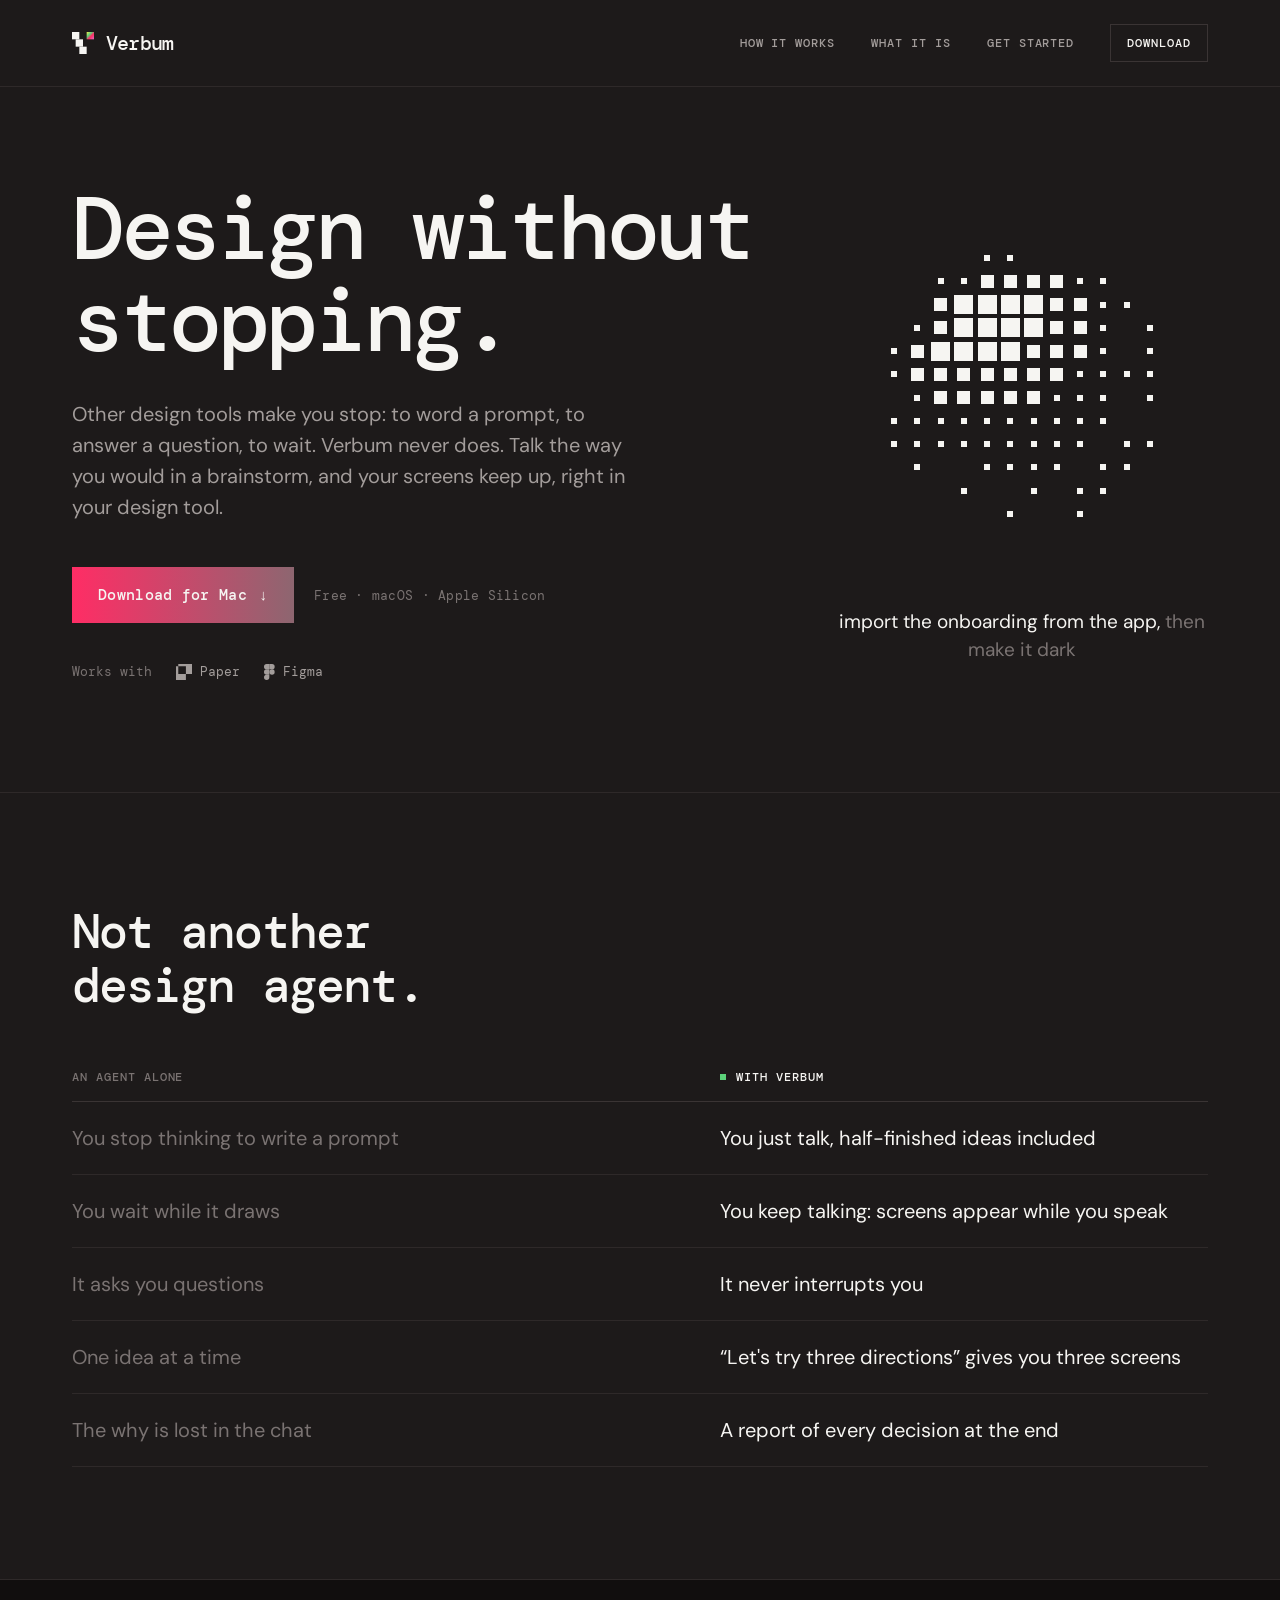
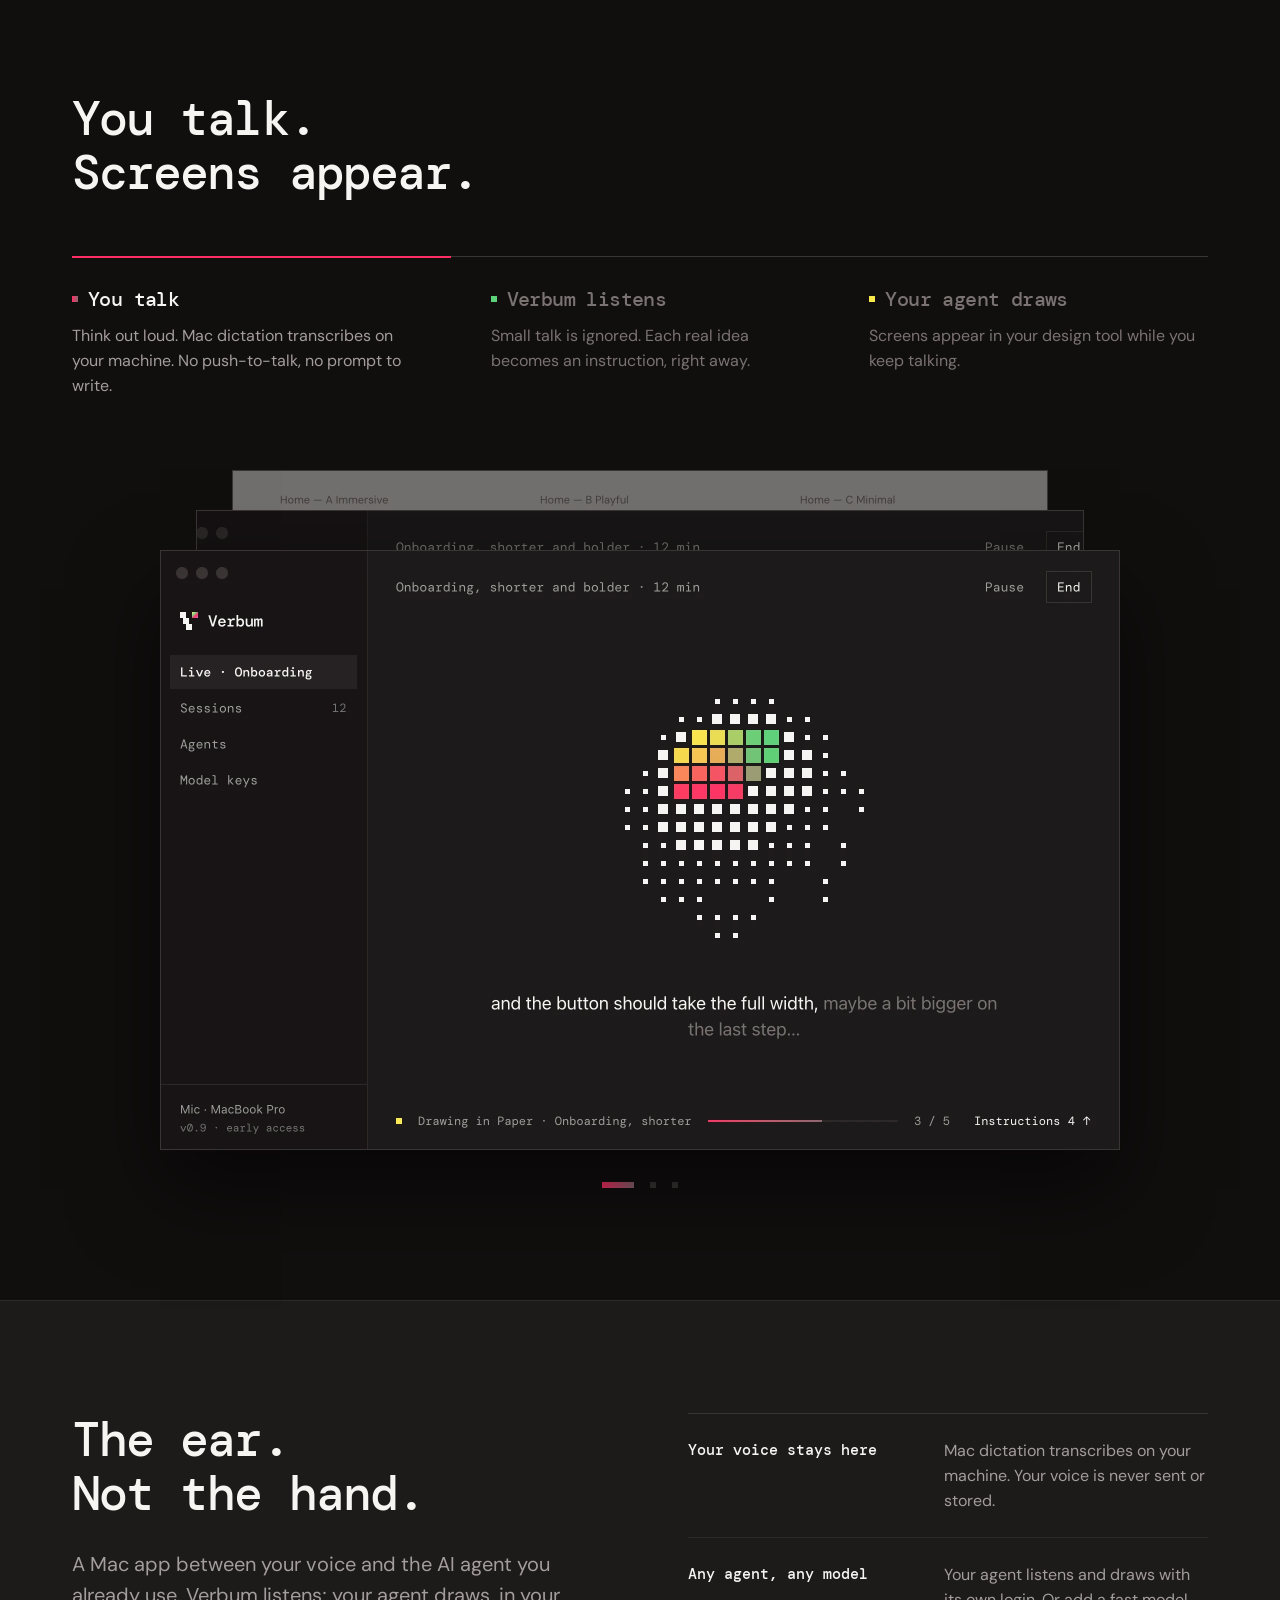
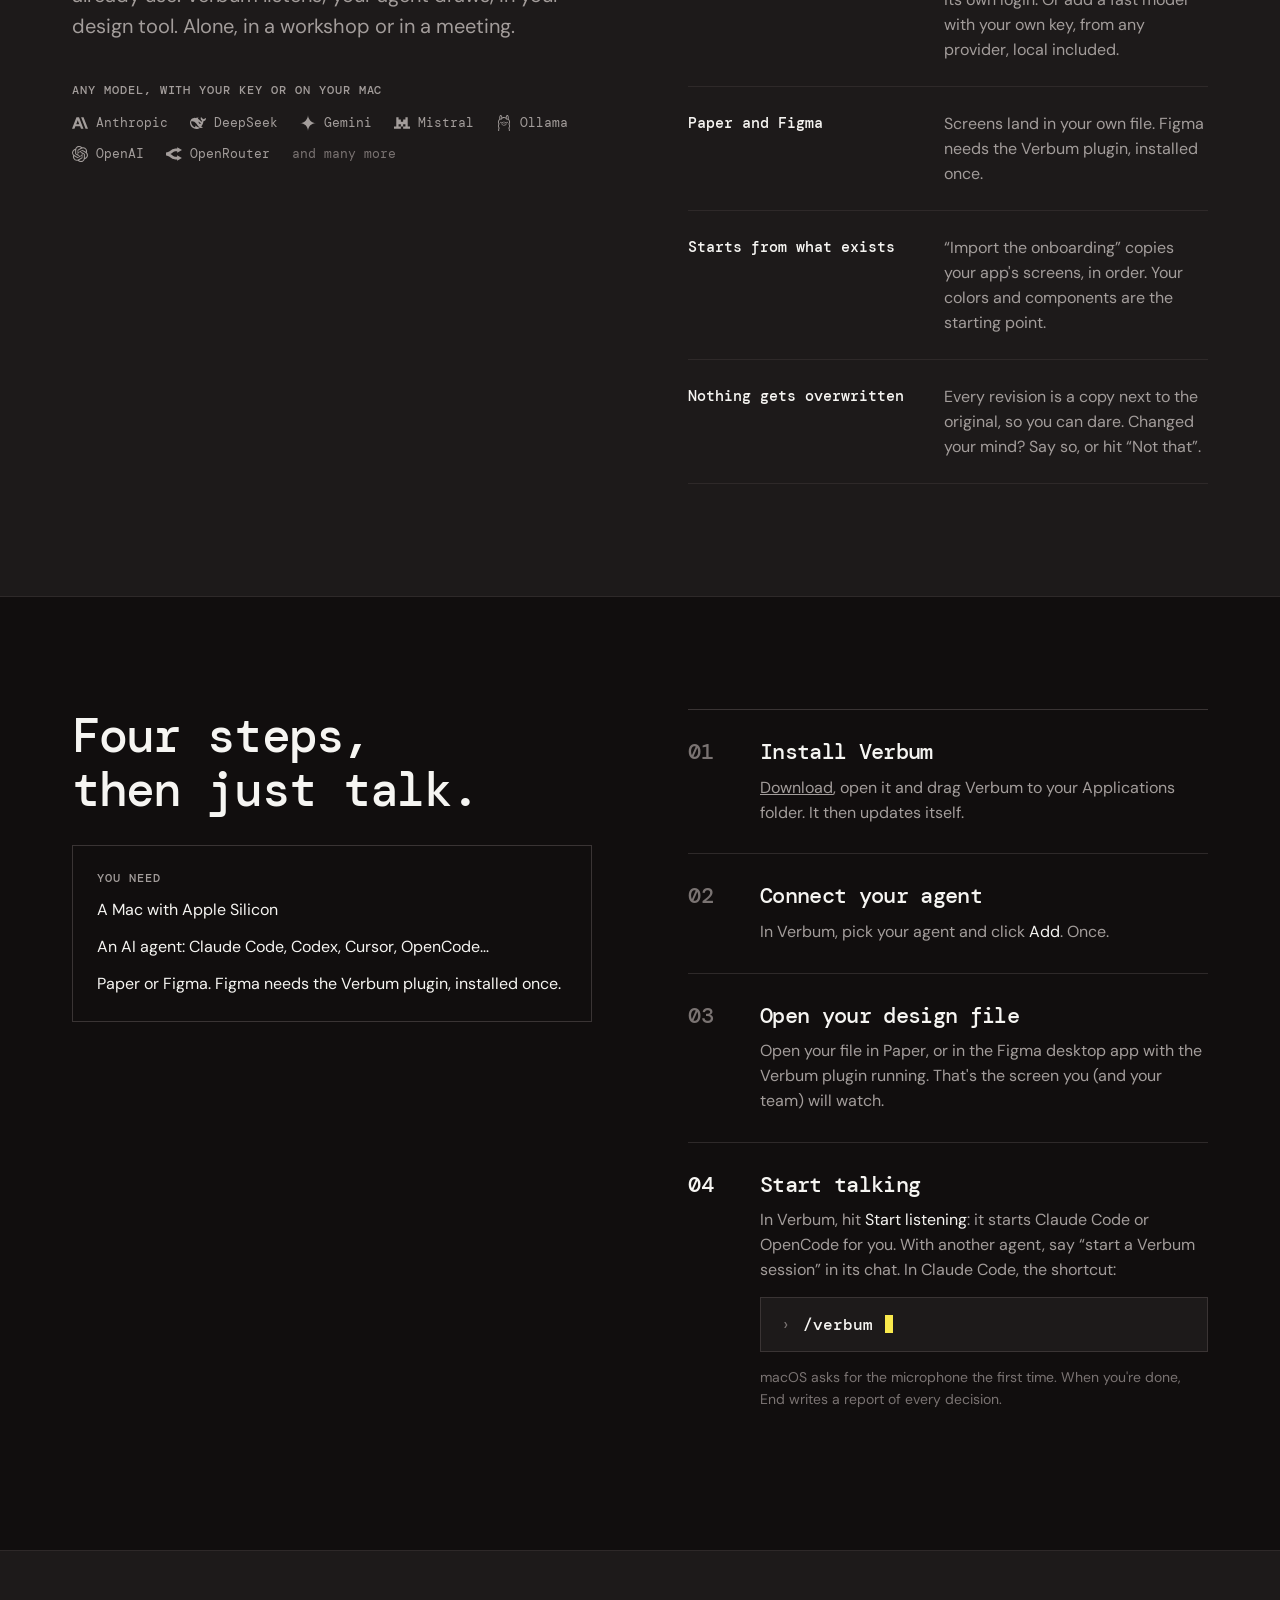
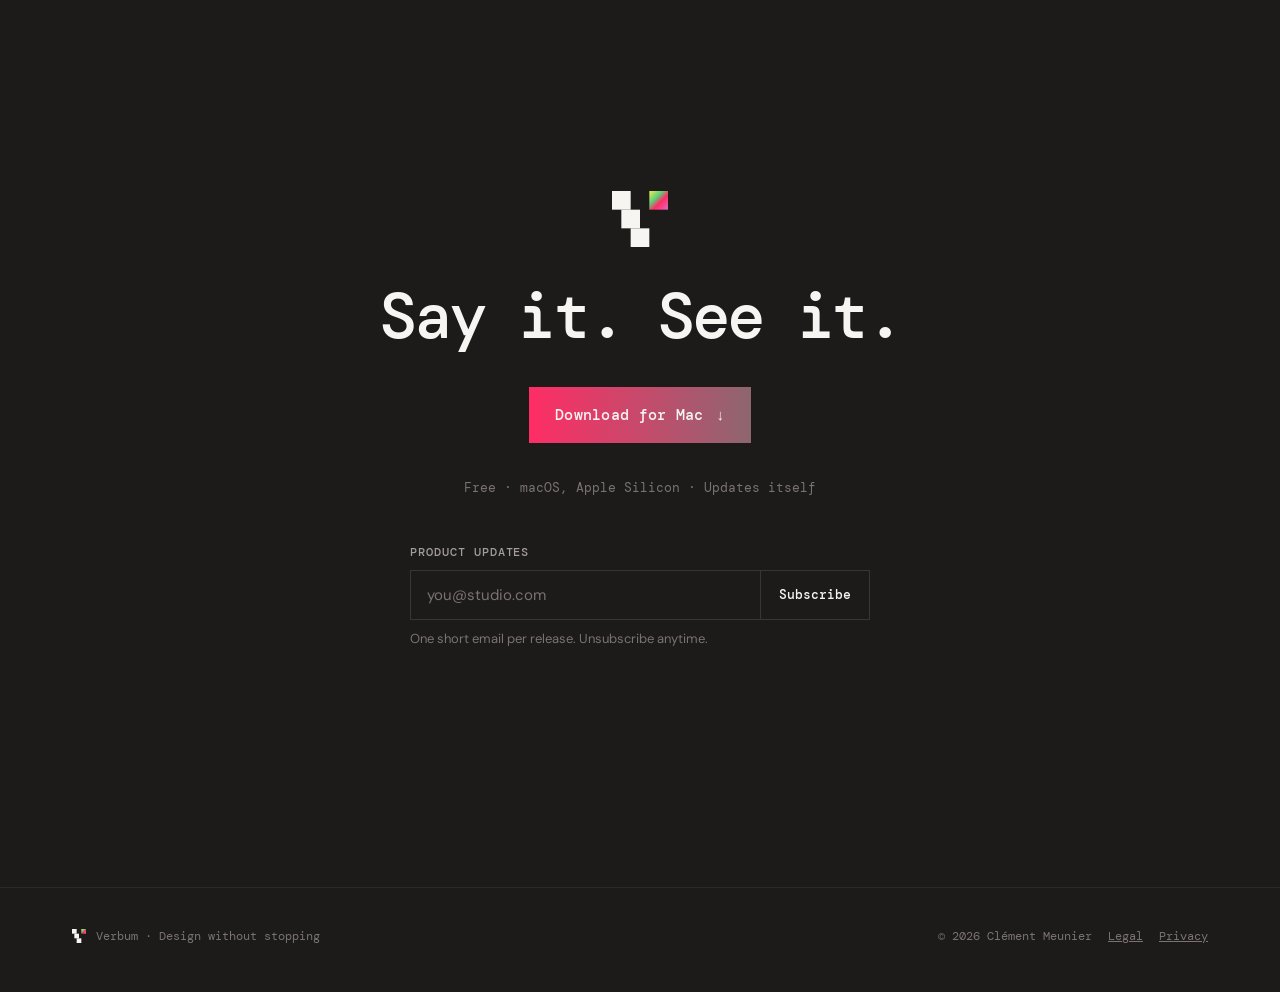
==== commit 3d49e06b: "Site, depuis verbum@211a868" ====
--- a/index.html
+++ b/index.html
@@ -29,6 +29,11 @@
   .phrase .rest { color: var(--faint); }
   .phrase .caret { display: inline-block; width: 0.5em; height: 1.05em; margin-left: 1px; vertical-align: -0.18em; background: var(--yellow); }
   .phrase.fade { opacity: 0; transition: opacity 0.4s; }
+  /* On a phone, a .dmg is of no use: the link goes to the Mac (share sheet, AirDrop), or is copied. */
+  .btn.ghost[hidden] { display: none; }
+  .btn.ghost { background: transparent; border: 1px solid var(--line-strong); cursor: pointer; }
+  .btn.ghost:hover { filter: none; border-color: var(--muted); }
+  .btn.ghost svg { width: 14px; height: 14px; fill: none; stroke: currentColor; stroke-width: 1.4; }
 
   /* Agent alone vs Verbum */
   .head { display: flex; justify-content: space-between; align-items: flex-end; margin-bottom: 56px; }
@@ -45,6 +50,7 @@
   .tab:focus-visible { outline: 1.5px solid var(--text); outline-offset: 4px; }
   .tab .t { display: flex; align-items: center; gap: 10px; font: 500 20px var(--mono); letter-spacing: -0.03em; color: var(--faint); }
   .tab p { color: var(--faint); }
+  .tab .short, .tab-now { display: none; }
   .tab[aria-selected="true"] { border-top-color: var(--c); }
   .tab[aria-selected="true"] .t { color: var(--text); }
   .tab[aria-selected="true"] p { color: var(--muted); }
@@ -90,9 +96,10 @@
   .note { font-size: 14px; line-height: 22px; color: var(--faint); }
 
   /* Closing call, then product updates */
-  .closing { display: flex; flex-direction: column; align-items: center; text-align: center; gap: 36px; padding: 128px 0; }
+  .closing { display: flex; flex-direction: column; align-items: center; text-align: center; gap: 36px; padding-top: 128px; padding-bottom: 128px; }
   .closing svg { width: 56px; height: 56px; }
   .closing h2 { font: 500 64px/68px var(--mono); letter-spacing: -0.05em; }
+  .closing .nw { white-space: nowrap; }
   .closing small { font: 13px var(--mono); color: var(--faint); }
   /* Release notes by email (Buttondown): its plain form, no script or cookie; Buttondown asks to confirm by email. */
   .news { width: min(460px, 100%); display: flex; flex-direction: column; gap: 10px; margin-top: 12px; text-align: left; }
@@ -112,13 +119,30 @@
     .hero h1 { font-size: 52px; line-height: 56px; }
     .head { margin-bottom: 40px; }
     .compare { grid-template-columns: 1fr; }
-    .compare > .th:first-child, .compare .was { display: none; }
-    .tabs { grid-template-columns: 1fr; }
-    .tab, .tab:first-child, .tab:last-child { padding: 20px 0; border-top: 1px solid var(--line); margin: 0; }
-    .tab[aria-selected="true"] { border-top: 2px solid var(--c); }
-    .stack { margin-top: 40px; }
+    .cta { flex-direction: column; align-items: stretch; gap: 12px; margin-top: 36px; }
+    .btn { justify-content: center; }
+    .cta small { text-align: center; padding-top: 4px; }
+    .hero .works { justify-content: center; margin-top: 28px; }
+    /* Each pair stays a pair: the agent-alone way, struck through, above the Verbum way. */
+    .compare > .th { display: none; }
+    .compare > * { font-size: 19px; line-height: 27px; }
+    .compare .was { padding: 20px 0 6px; border: 0; font-size: 15px; line-height: 22px; text-decoration: line-through; text-decoration-color: var(--line-strong); }
+    .compare .was + * { padding-top: 0; }
+    /* Three short tabs on one line, the active step's text below them. */
+    .tab, .tab:first-child, .tab:last-child { padding: 14px 0 0; }
+    .tabs { column-gap: 12px; }
+    .tab .t { font-size: 13px; letter-spacing: 0; gap: 8px; }
+    .tab p, .tab .full { display: none; }
+    .tab .short { display: inline; }
+    .tab-now { display: block; margin-top: 20px; color: var(--muted); }
+    .stack { margin-top: 32px; }
+    /* The step number moves onto the title's line, the text gets the full width. */
+    ol.steps li { position: relative; display: block; padding: 24px 0; }
+    ol.steps li::before { position: absolute; left: 0; top: 24px; font-size: 14px; line-height: 25px; }
+    ol.steps .body .h3 { padding-left: 32px; font-size: 20px; }
     .rows > div { flex-direction: column; gap: 4px; }
-    .closing { padding: 88px 0; }
+    .closing { padding-top: 88px; padding-bottom: 88px; gap: 24px; }
+    .closing .btn, .closing .news { align-self: stretch; width: auto; }
     .closing h2 { font-size: 44px; line-height: 48px; }
   }
 </style>
@@ -151,6 +175,7 @@
         <p class="lead">Other design tools make you stop: to word a prompt, to answer a question, to wait. Verbum never does. Talk the way you would in a brainstorm, and your screens keep up, right in your design tool.</p>
         <div class="cta">
           <a class="btn" href="https://github.com/cpdmeunier/verbum-releases/releases/latest/download/Verbum-mac-arm64.dmg">Download for Mac <span aria-hidden="true">↓</span></a>
+          <button class="btn ghost share" type="button" hidden><svg viewBox="0 0 14 14" aria-hidden="true"><path d="M7 1v8M3.5 4.5 7 1l3.5 3.5M1.5 8v4.5h11V8"/></svg><span>Send the link to my Mac</span></button>
           <small>Free · macOS · Apple Silicon</small>
         </div>
         <p class="works">Works with
@@ -190,14 +215,15 @@
           <p>Think out loud. Mac dictation transcribes on your machine. No push-to-talk, no prompt to write.</p>
         </button>
         <button class="tab" role="tab" id="tab-1" aria-selected="false" aria-controls="stack" tabindex="-1" style="--c:var(--green)">
-          <span class="t"><span class="sq" style="background:var(--green)"></span>Verbum listens</span>
+          <span class="t"><span class="sq" style="background:var(--green)"></span><span class="full">Verbum listens</span><span class="short">Listens</span></span>
           <p>Small talk is ignored. Each real idea becomes an instruction, right away.</p>
         </button>
         <button class="tab" role="tab" id="tab-2" aria-selected="false" aria-controls="stack" tabindex="-1" style="--c:var(--yellow)">
-          <span class="t"><span class="sq" style="background:var(--yellow)"></span>Your agent draws</span>
+          <span class="t"><span class="sq" style="background:var(--yellow)"></span><span class="full">Your agent draws</span><span class="short">Draws</span></span>
           <p>Screens appear in your design tool while you keep talking.</p>
         </button>
       </div>
+      <p class="tab-now" aria-hidden="true"></p>
       <div class="stack" id="stack" role="tabpanel" aria-labelledby="tab-0">
         <figure class="card" data-step="0" data-pos="0"><img src="img/step-1-you-talk.webp" width="1920" height="1200" alt="Verbum's window during a session: the orb breathes with your voice, above the sentence it just heard."></figure>
         <figure class="card" data-step="1" data-pos="1"><img src="img/step-2-verbum-listens.webp" width="1920" height="1200" alt="Verbum's instructions: each idea you said, with its screens marked done, drawing or next." loading="lazy"></figure>
@@ -269,8 +295,9 @@
   <section>
     <div class="wrap closing">
       <svg aria-hidden="true"><use href="#pixel-v"/></svg>
-      <h2>Say it. See it.</h2>
+      <h2><span class="nw">Say it.</span> <span class="nw">See it.</span></h2>
       <a class="btn" href="https://github.com/cpdmeunier/verbum-releases/releases/latest/download/Verbum-mac-arm64.dmg">Download for Mac <span aria-hidden="true">↓</span></a>
+      <button class="btn ghost share" type="button" hidden><svg viewBox="0 0 14 14" aria-hidden="true"><path d="M7 1v8M3.5 4.5 7 1l3.5 3.5M1.5 8v4.5h11V8"/></svg><span>Send the link to my Mac</span></button>
       <small>Free · macOS, Apple Silicon · Updates itself</small>
       <div class="news">
         <label class="label" for="news-email">Product updates</label>
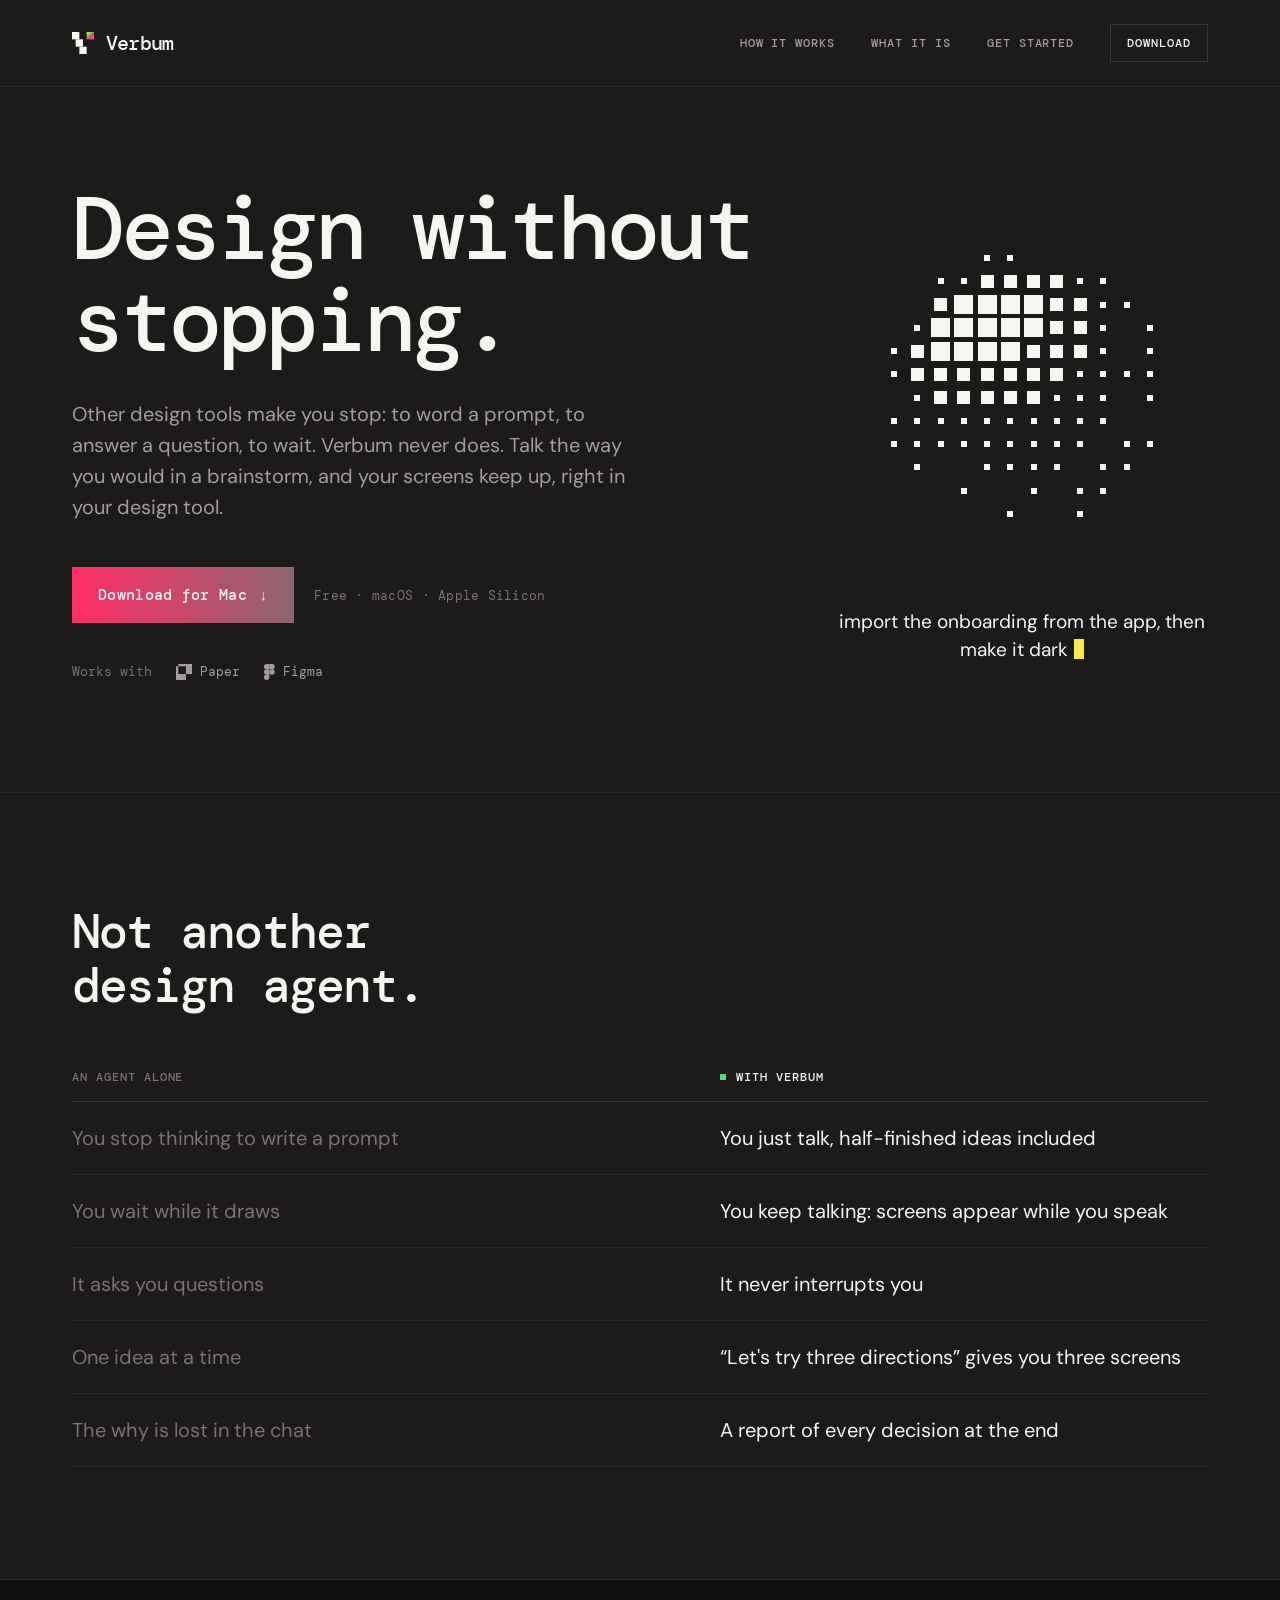
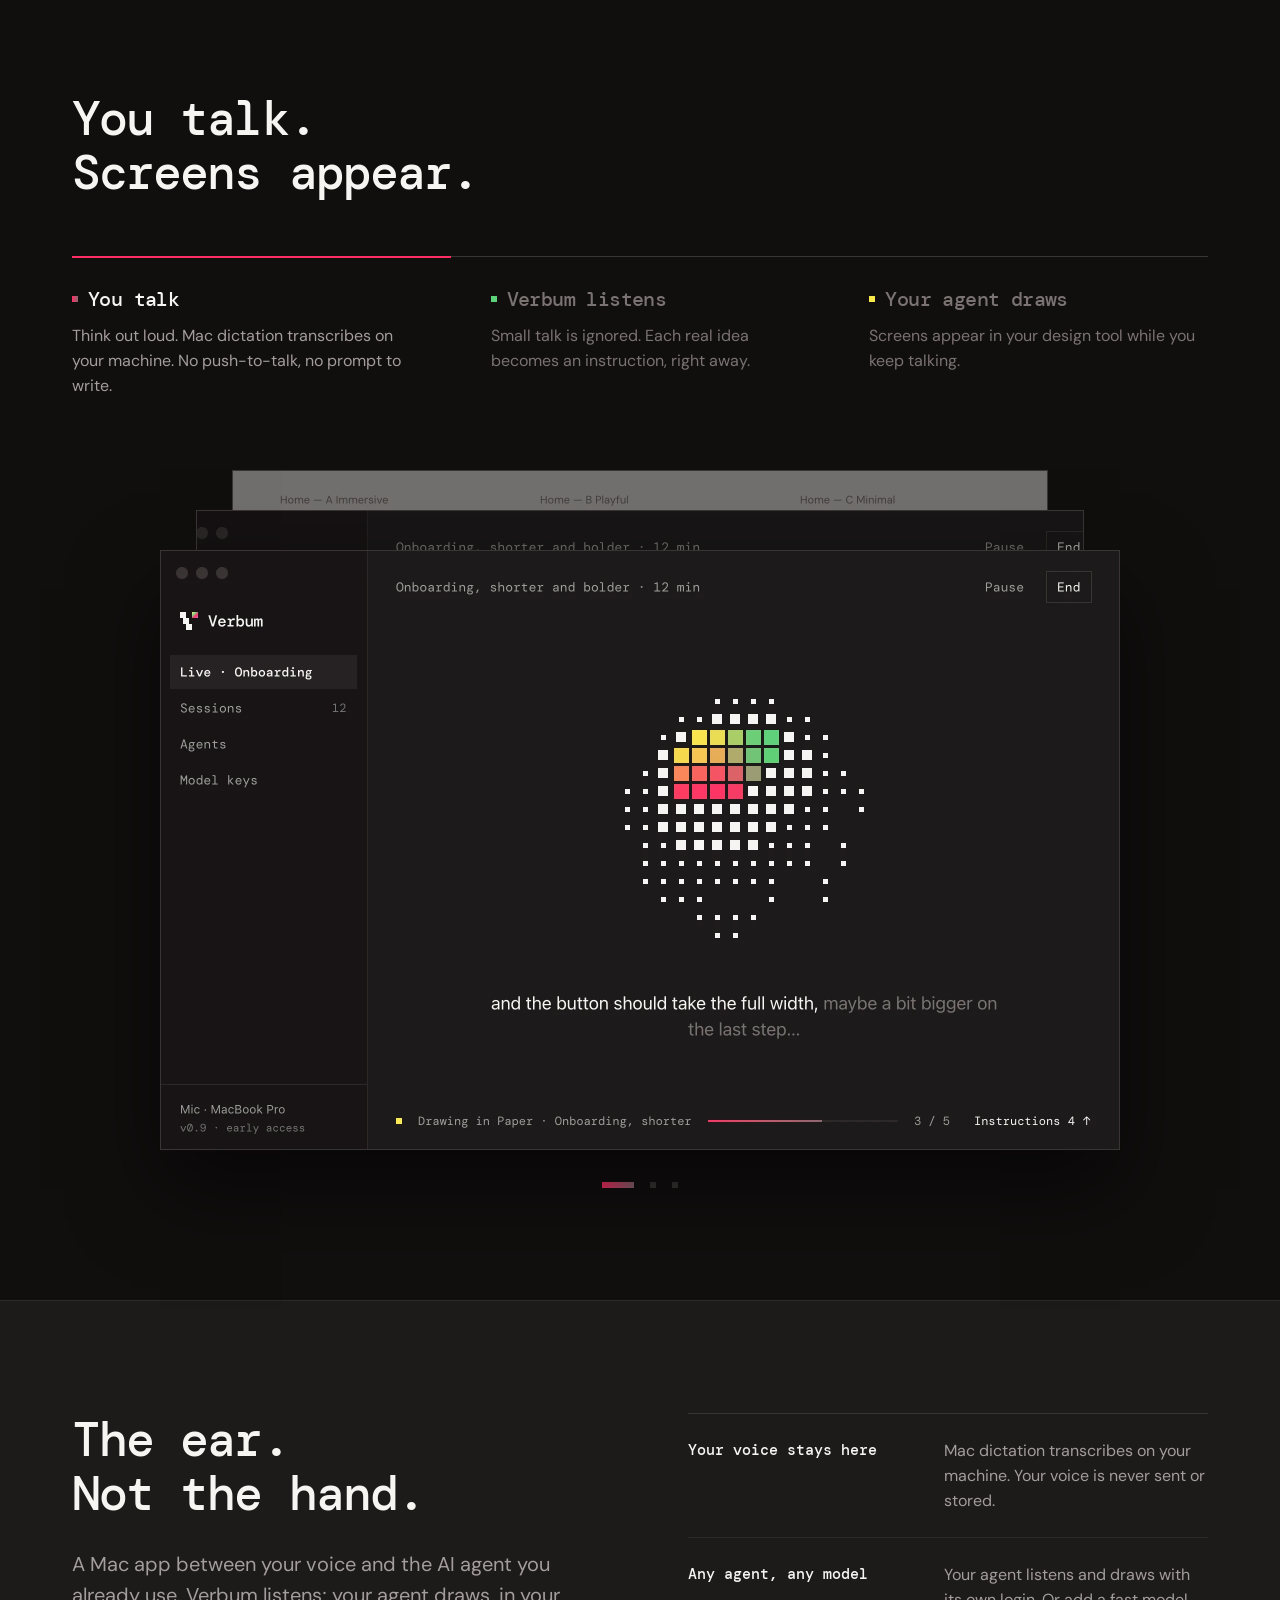
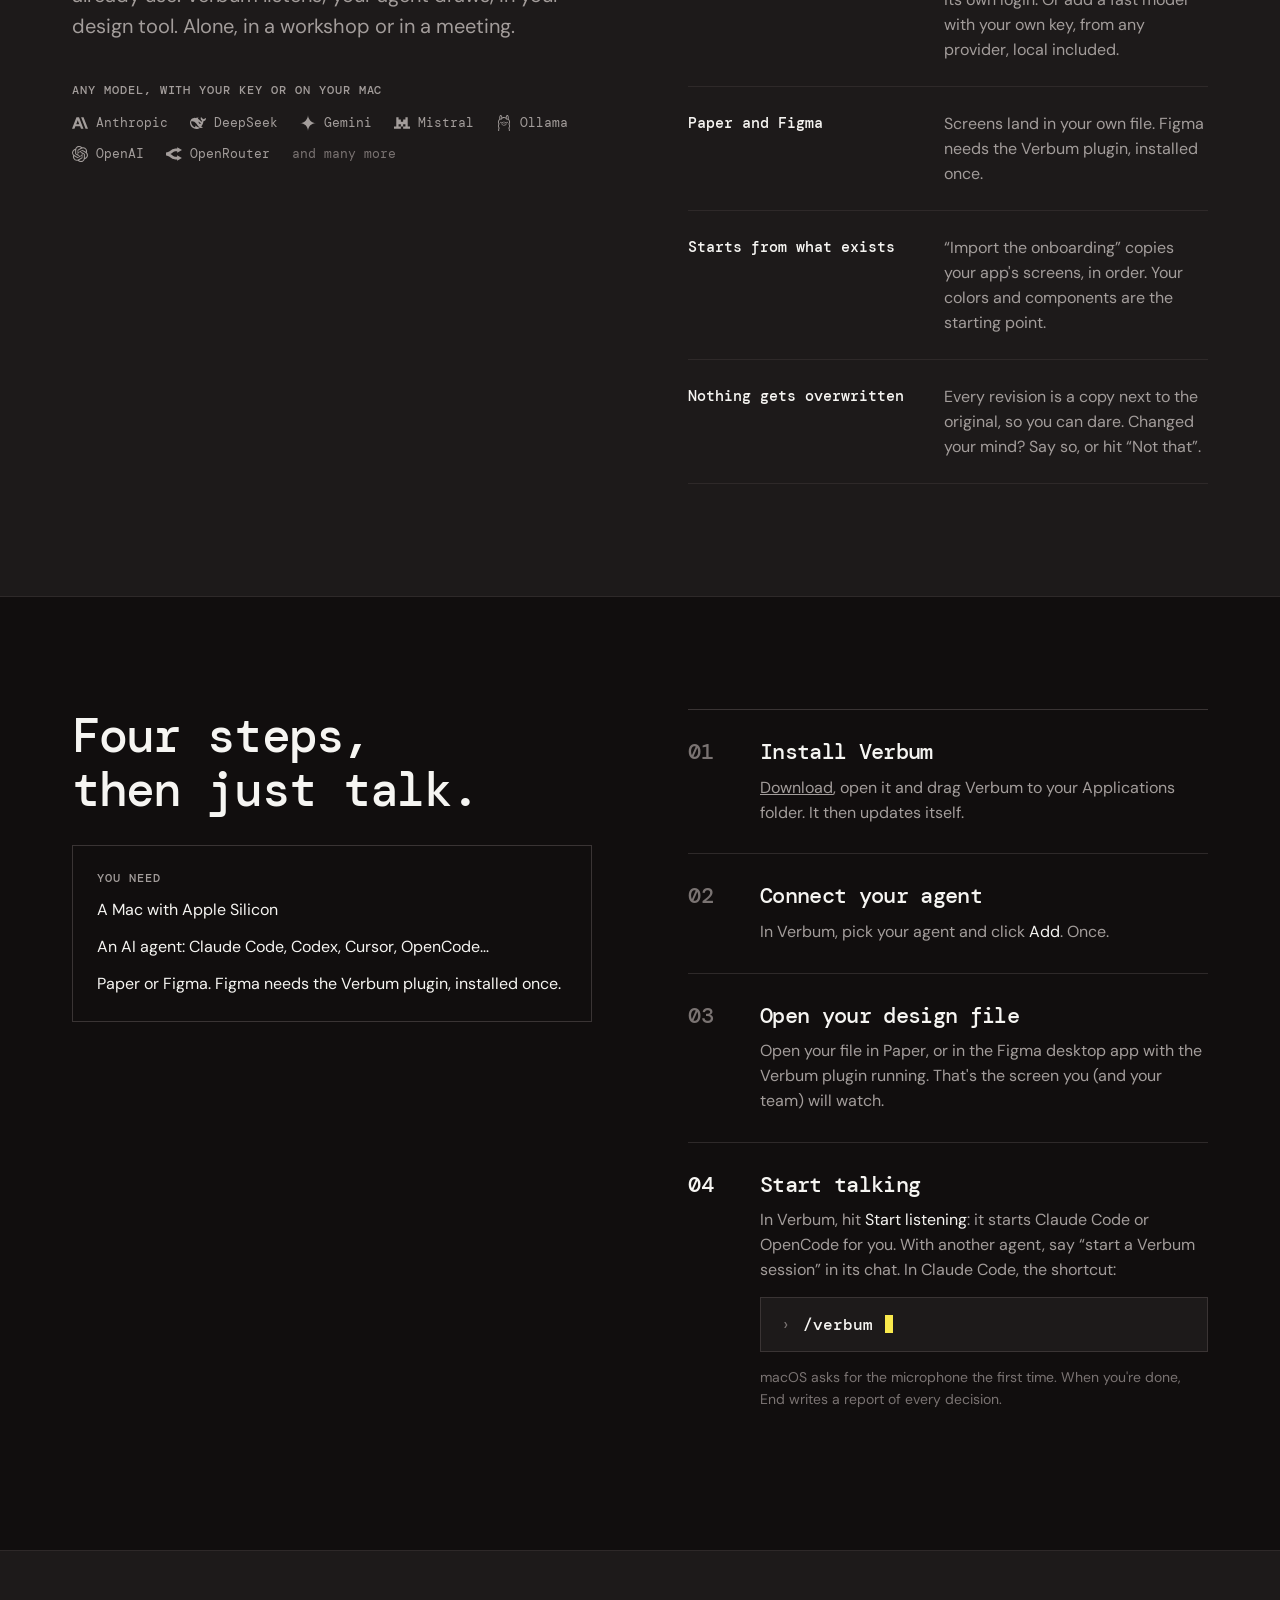
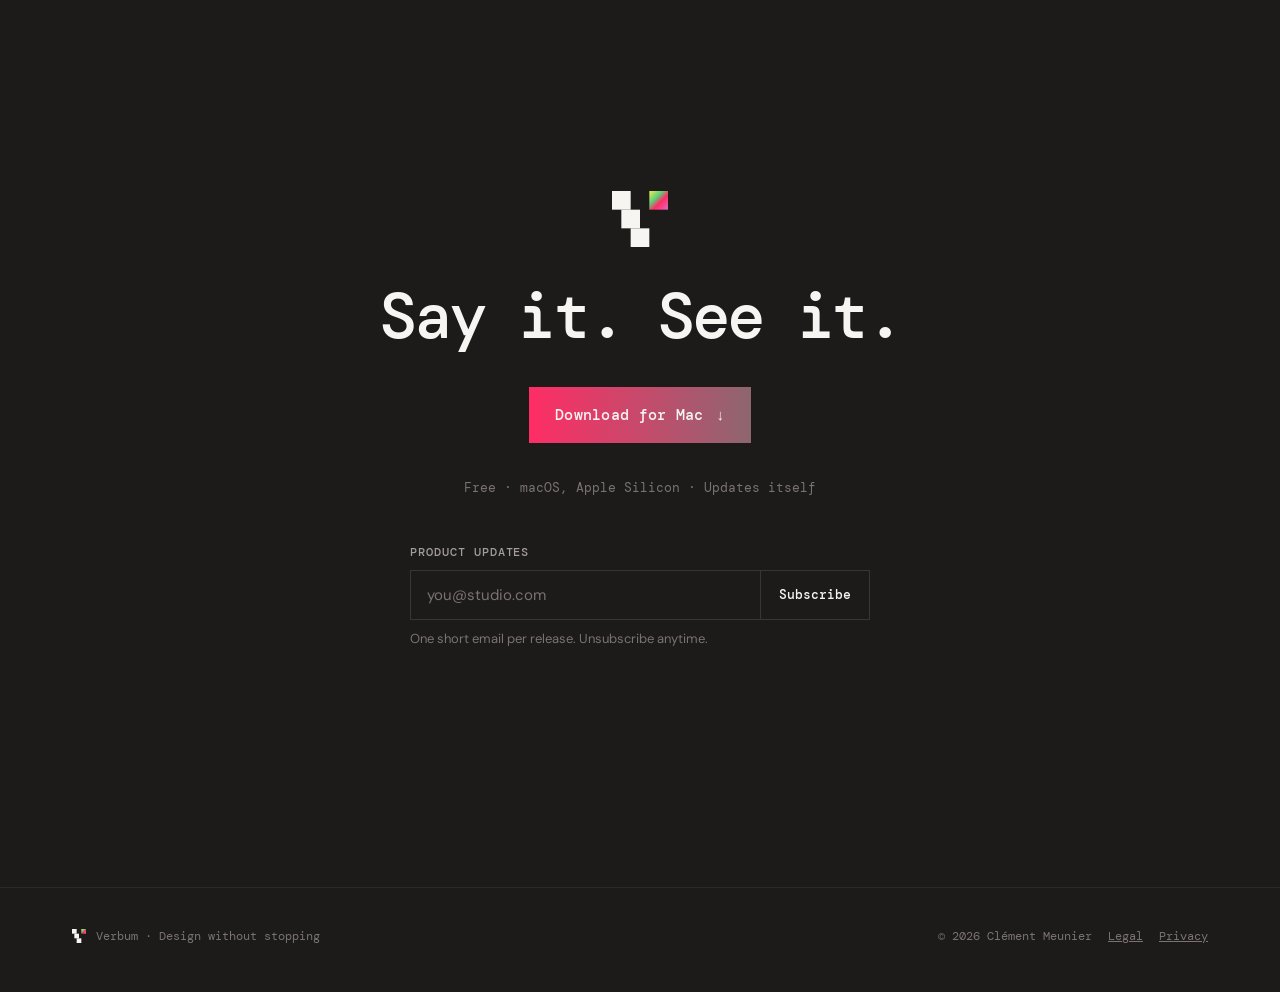
==== commit 735a084a: "Site, depuis verbum@ecd0780" ====
--- a/index.html
+++ b/index.html
@@ -146,6 +146,8 @@
     .closing h2 { font-size: 44px; line-height: 48px; }
   }
 </style>
+<!-- Page views and Download clicks, counted by GoatCounter: no cookies, no personal data (see privacy). -->
+<script data-goatcounter="https://verbum.goatcounter.com/count" async src="https://gc.zgo.at/count.js"></script>
 </head>
 <body>
 <svg width="0" height="0" style="position:absolute" aria-hidden="true">
@@ -162,7 +164,7 @@
       <a href="#how">How it works</a>
       <a href="#what">What it is</a>
       <a href="#start">Get started</a>
-      <a class="outline" href="https://github.com/cpdmeunier/verbum-releases/releases/latest/download/Verbum-mac-arm64.dmg">Download</a>
+      <a class="outline" href="https://github.com/cpdmeunier/verbum-releases/releases/latest/download/Verbum-mac-arm64.dmg" data-goatcounter-click="download-nav">Download</a>
     </nav>
   </div>
 </header>
@@ -174,7 +176,7 @@
         <h1>Design without stopping.</h1>
         <p class="lead">Other design tools make you stop: to word a prompt, to answer a question, to wait. Verbum never does. Talk the way you would in a brainstorm, and your screens keep up, right in your design tool.</p>
         <div class="cta">
-          <a class="btn" href="https://github.com/cpdmeunier/verbum-releases/releases/latest/download/Verbum-mac-arm64.dmg">Download for Mac <span aria-hidden="true">↓</span></a>
+          <a class="btn" href="https://github.com/cpdmeunier/verbum-releases/releases/latest/download/Verbum-mac-arm64.dmg" data-goatcounter-click="download-hero">Download for Mac <span aria-hidden="true">↓</span></a>
           <button class="btn ghost share" type="button" hidden><svg viewBox="0 0 14 14" aria-hidden="true"><path d="M7 1v8M3.5 4.5 7 1l3.5 3.5M1.5 8v4.5h11V8"/></svg><span>Send the link to my Mac</span></button>
           <small>Free · macOS · Apple Silicon</small>
         </div>
@@ -280,7 +282,7 @@
         </div>
       </div>
       <ol class="steps">
-        <li><div class="body"><h3 class="h3">Install Verbum</h3><p><a href="https://github.com/cpdmeunier/verbum-releases/releases/latest/download/Verbum-mac-arm64.dmg">Download</a>, open it and drag Verbum to your Applications folder. It then updates itself.</p></div></li>
+        <li><div class="body"><h3 class="h3">Install Verbum</h3><p><a href="https://github.com/cpdmeunier/verbum-releases/releases/latest/download/Verbum-mac-arm64.dmg" data-goatcounter-click="download-steps">Download</a>, open it and drag Verbum to your Applications folder. It then updates itself.</p></div></li>
         <li><div class="body"><h3 class="h3">Connect your agent</h3><p>In Verbum, pick your agent and click <b>Add</b>. Once.</p></div></li>
         <li><div class="body"><h3 class="h3">Open your design file</h3><p>Open your file in Paper, or in the Figma desktop app with the Verbum plugin running. That's the screen you (and your team) will watch.</p></div></li>
         <li><div class="body"><h3 class="h3">Start talking</h3>
@@ -296,7 +298,7 @@
     <div class="wrap closing">
       <svg aria-hidden="true"><use href="#pixel-v"/></svg>
       <h2><span class="nw">Say it.</span> <span class="nw">See it.</span></h2>
-      <a class="btn" href="https://github.com/cpdmeunier/verbum-releases/releases/latest/download/Verbum-mac-arm64.dmg">Download for Mac <span aria-hidden="true">↓</span></a>
+      <a class="btn" href="https://github.com/cpdmeunier/verbum-releases/releases/latest/download/Verbum-mac-arm64.dmg" data-goatcounter-click="download-closing">Download for Mac <span aria-hidden="true">↓</span></a>
       <button class="btn ghost share" type="button" hidden><svg viewBox="0 0 14 14" aria-hidden="true"><path d="M7 1v8M3.5 4.5 7 1l3.5 3.5M1.5 8v4.5h11V8"/></svg><span>Send the link to my Mac</span></button>
       <small>Free · macOS, Apple Silicon · Updates itself</small>
       <div class="news">
--- a/style.css
+++ b/style.css
@@ -1,6 +1,6 @@
 /* Verbum's identity (docs/design.md), shared by the landing, Legal and Privacy pages.
    Warm black, off-white, sharp corners; colour only says something. Fonts are served from here:
-   nothing is loaded from another site. */
+   the only thing loaded from another site is the GoatCounter page-view counter. */
 @font-face { font-family: "DM Mono"; font-weight: 400; font-display: swap; src: url(fonts/dm-mono-latin-400-normal.woff2) format("woff2"); unicode-range: U+0000-00FF, U+0131, U+0152-0153, U+02BB-02BC, U+02C6, U+02DA, U+02DC, U+2000-206F, U+2074, U+20AC, U+2122, U+2191, U+2193, U+2212, U+2215, U+FEFF, U+FFFD; }
 @font-face { font-family: "DM Mono"; font-weight: 500; font-display: swap; src: url(fonts/dm-mono-latin-500-normal.woff2) format("woff2"); unicode-range: U+0000-00FF, U+0131, U+0152-0153, U+02BB-02BC, U+02C6, U+02DA, U+02DC, U+2000-206F, U+2074, U+20AC, U+2122, U+2191, U+2193, U+2212, U+2215, U+FEFF, U+FFFD; }
 @font-face { font-family: "DM Mono"; font-weight: 400; font-display: swap; src: url(fonts/dm-mono-latin-ext-400-normal.woff2) format("woff2"); unicode-range: U+0100-02AF, U+0304, U+0308, U+0329, U+1E00-1E9F, U+1EF2-1EFF, U+2020, U+20A0-20AB, U+20AD-20C0, U+2113, U+2C60-2C7F, U+A720-A7FF; }
